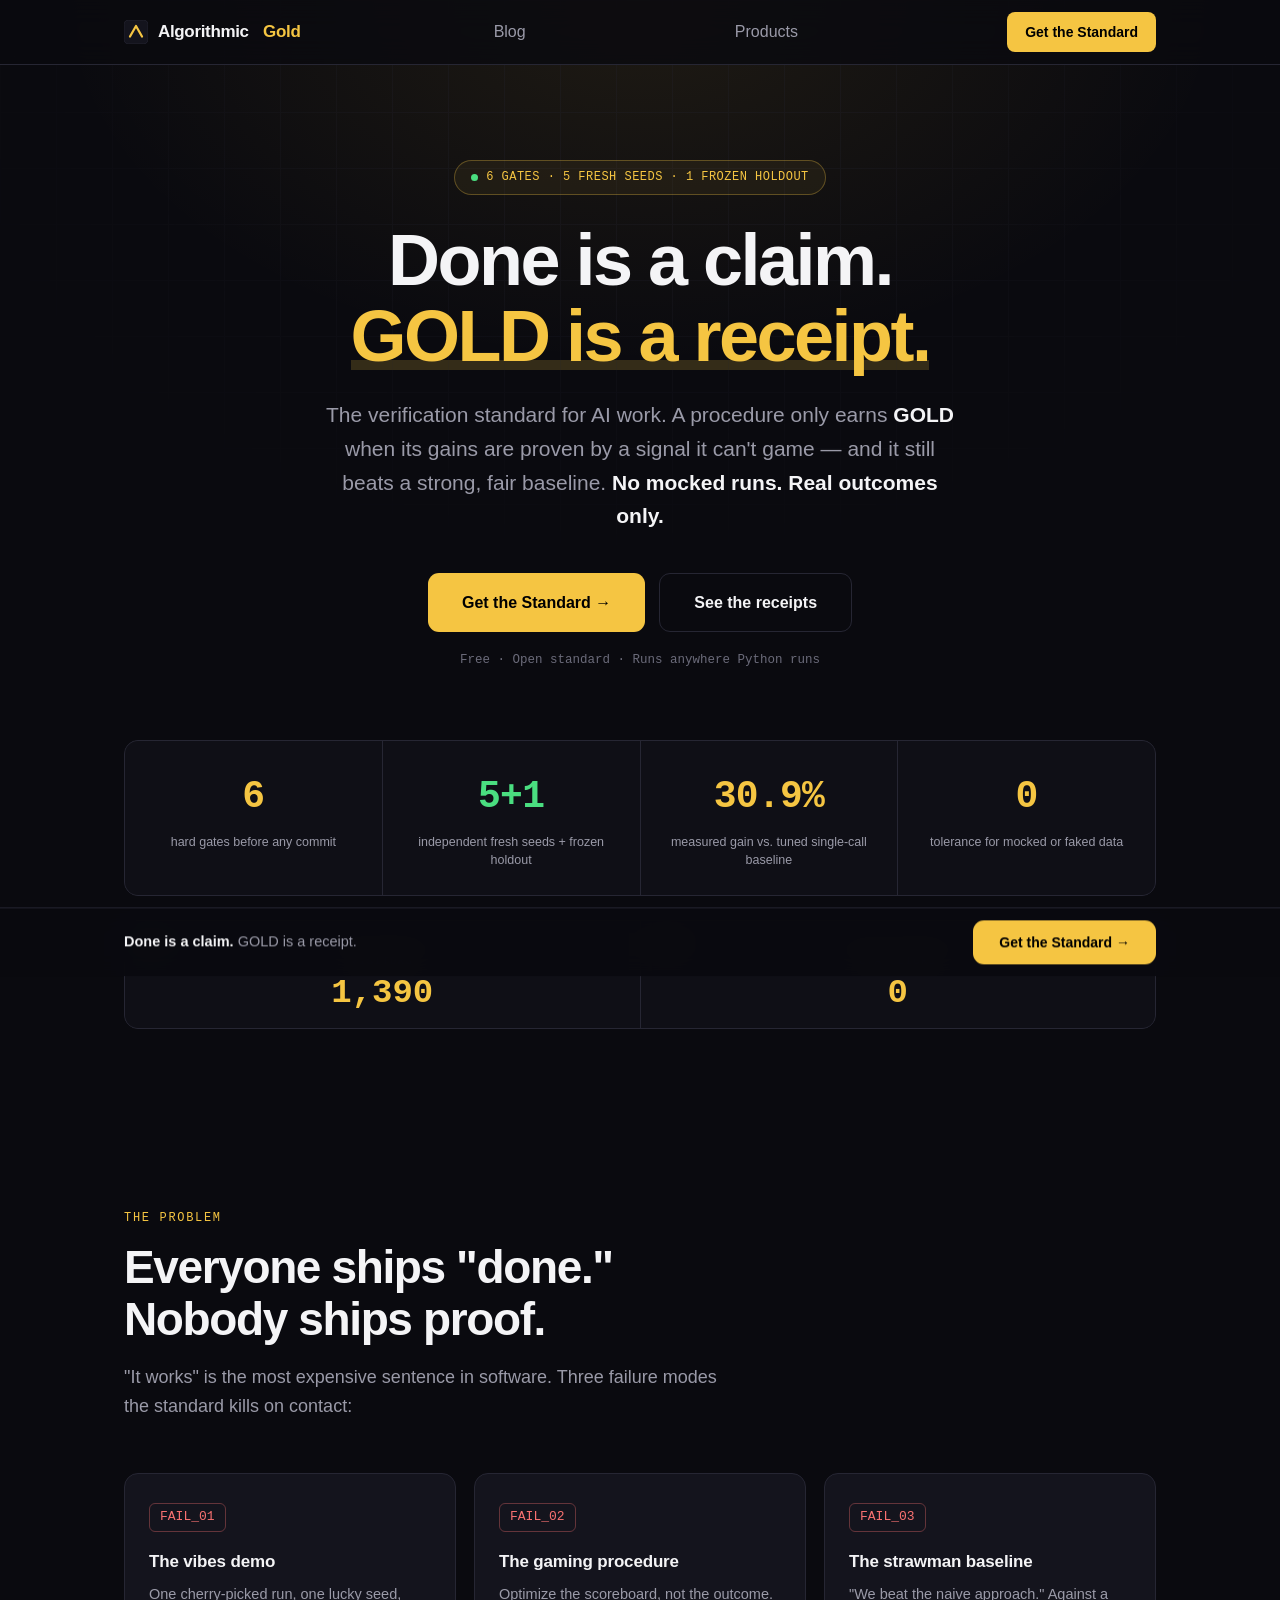
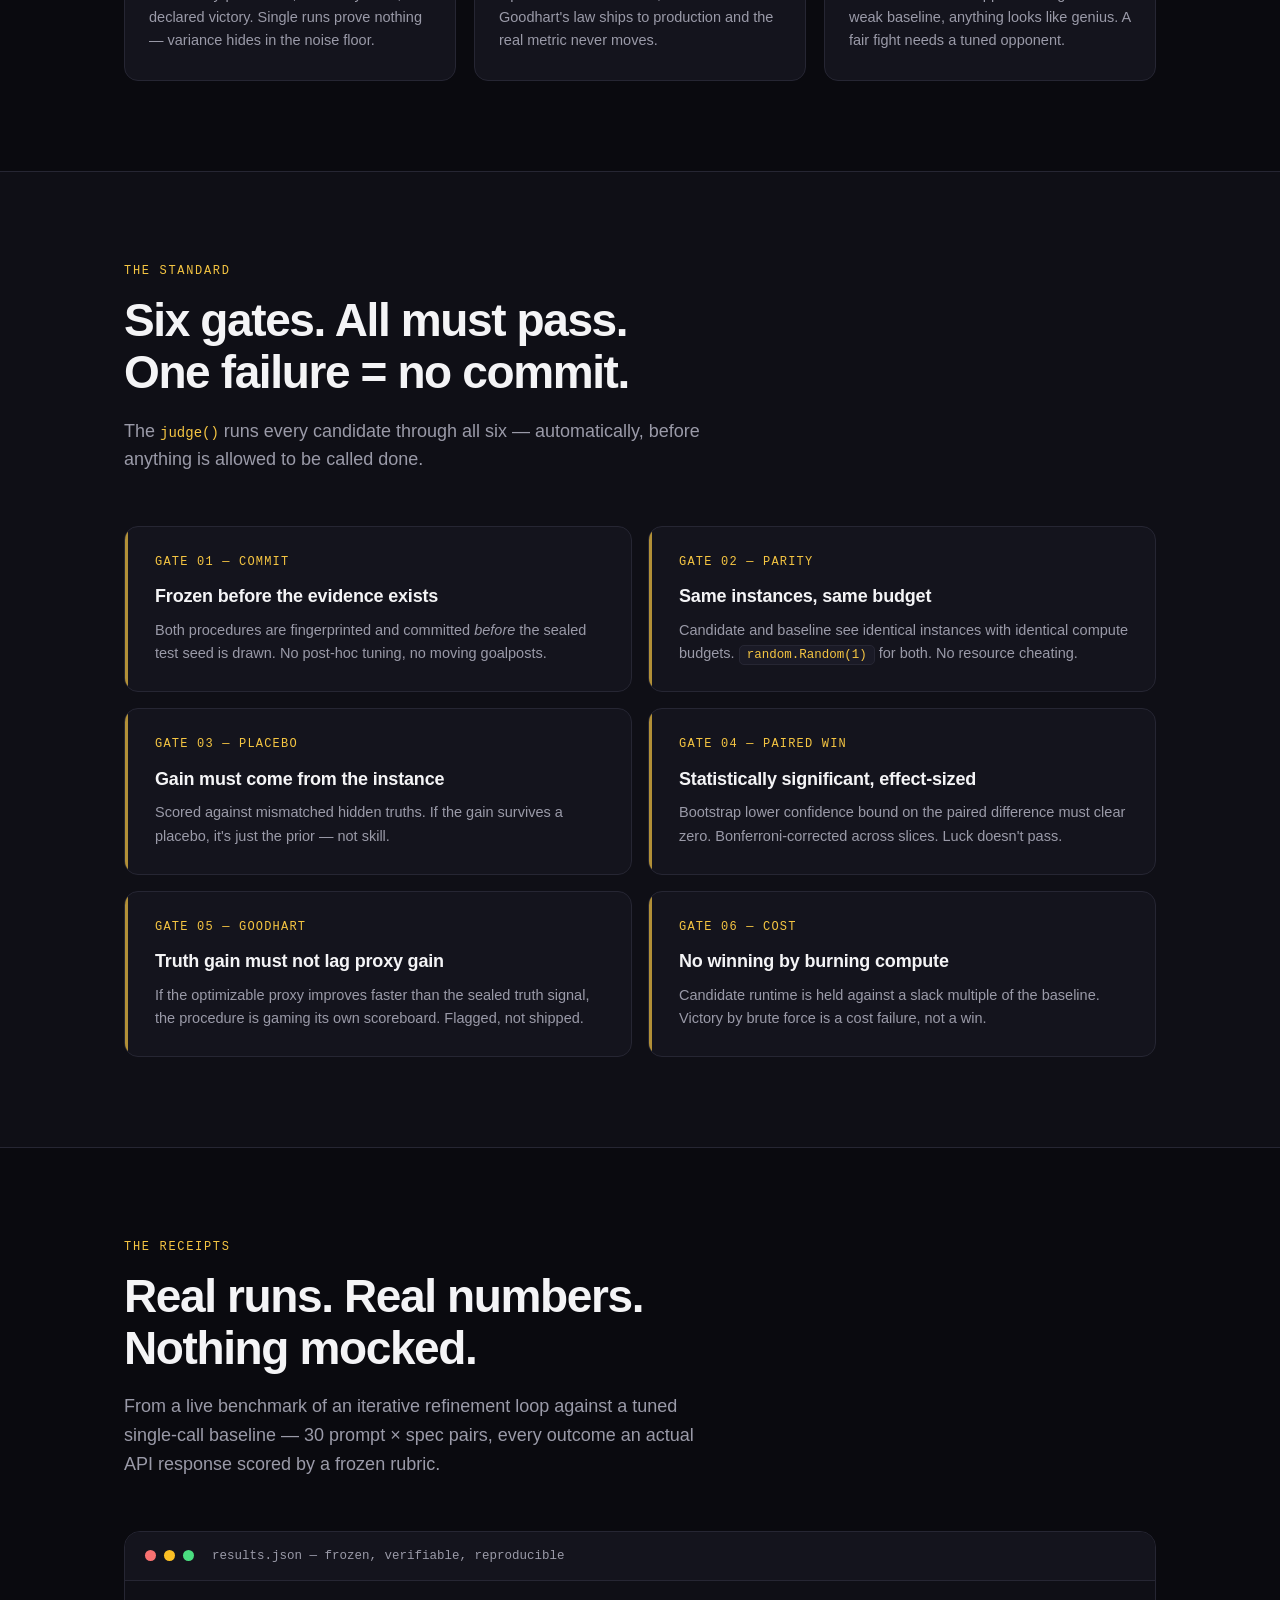
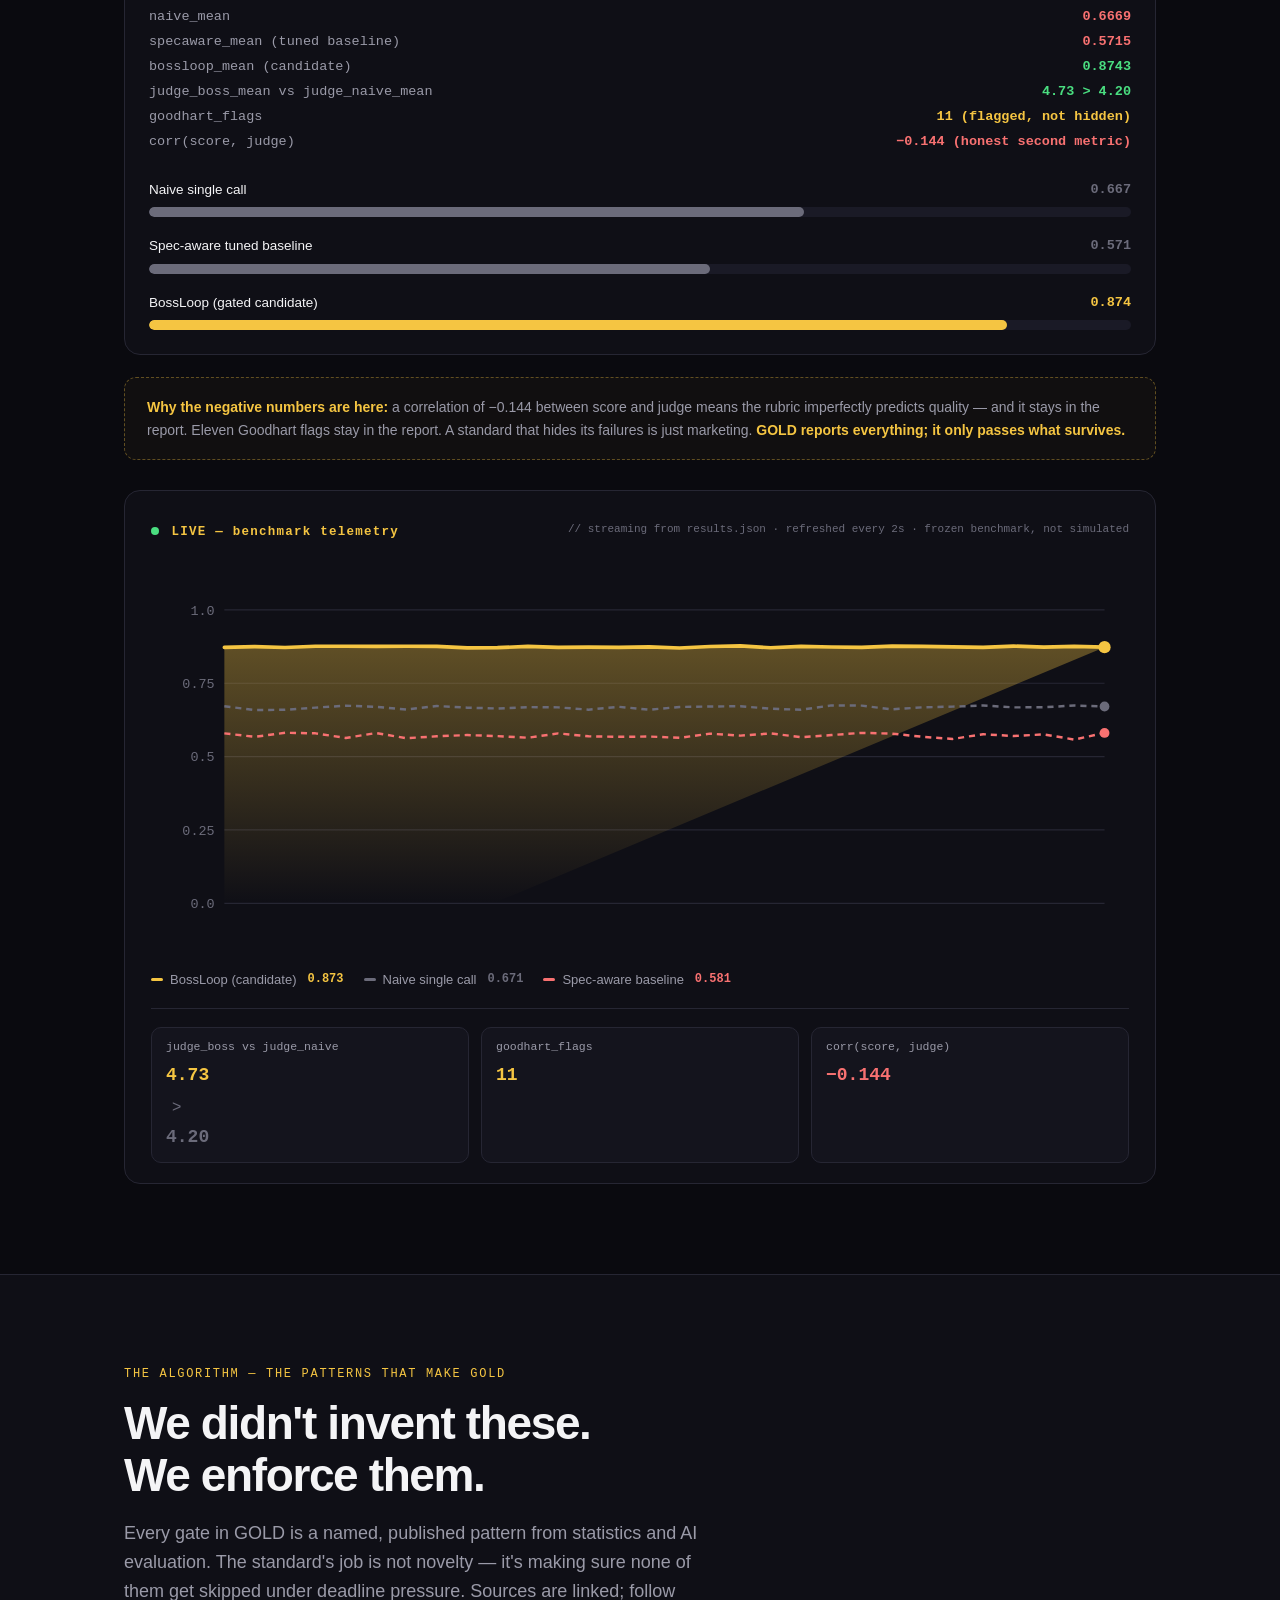
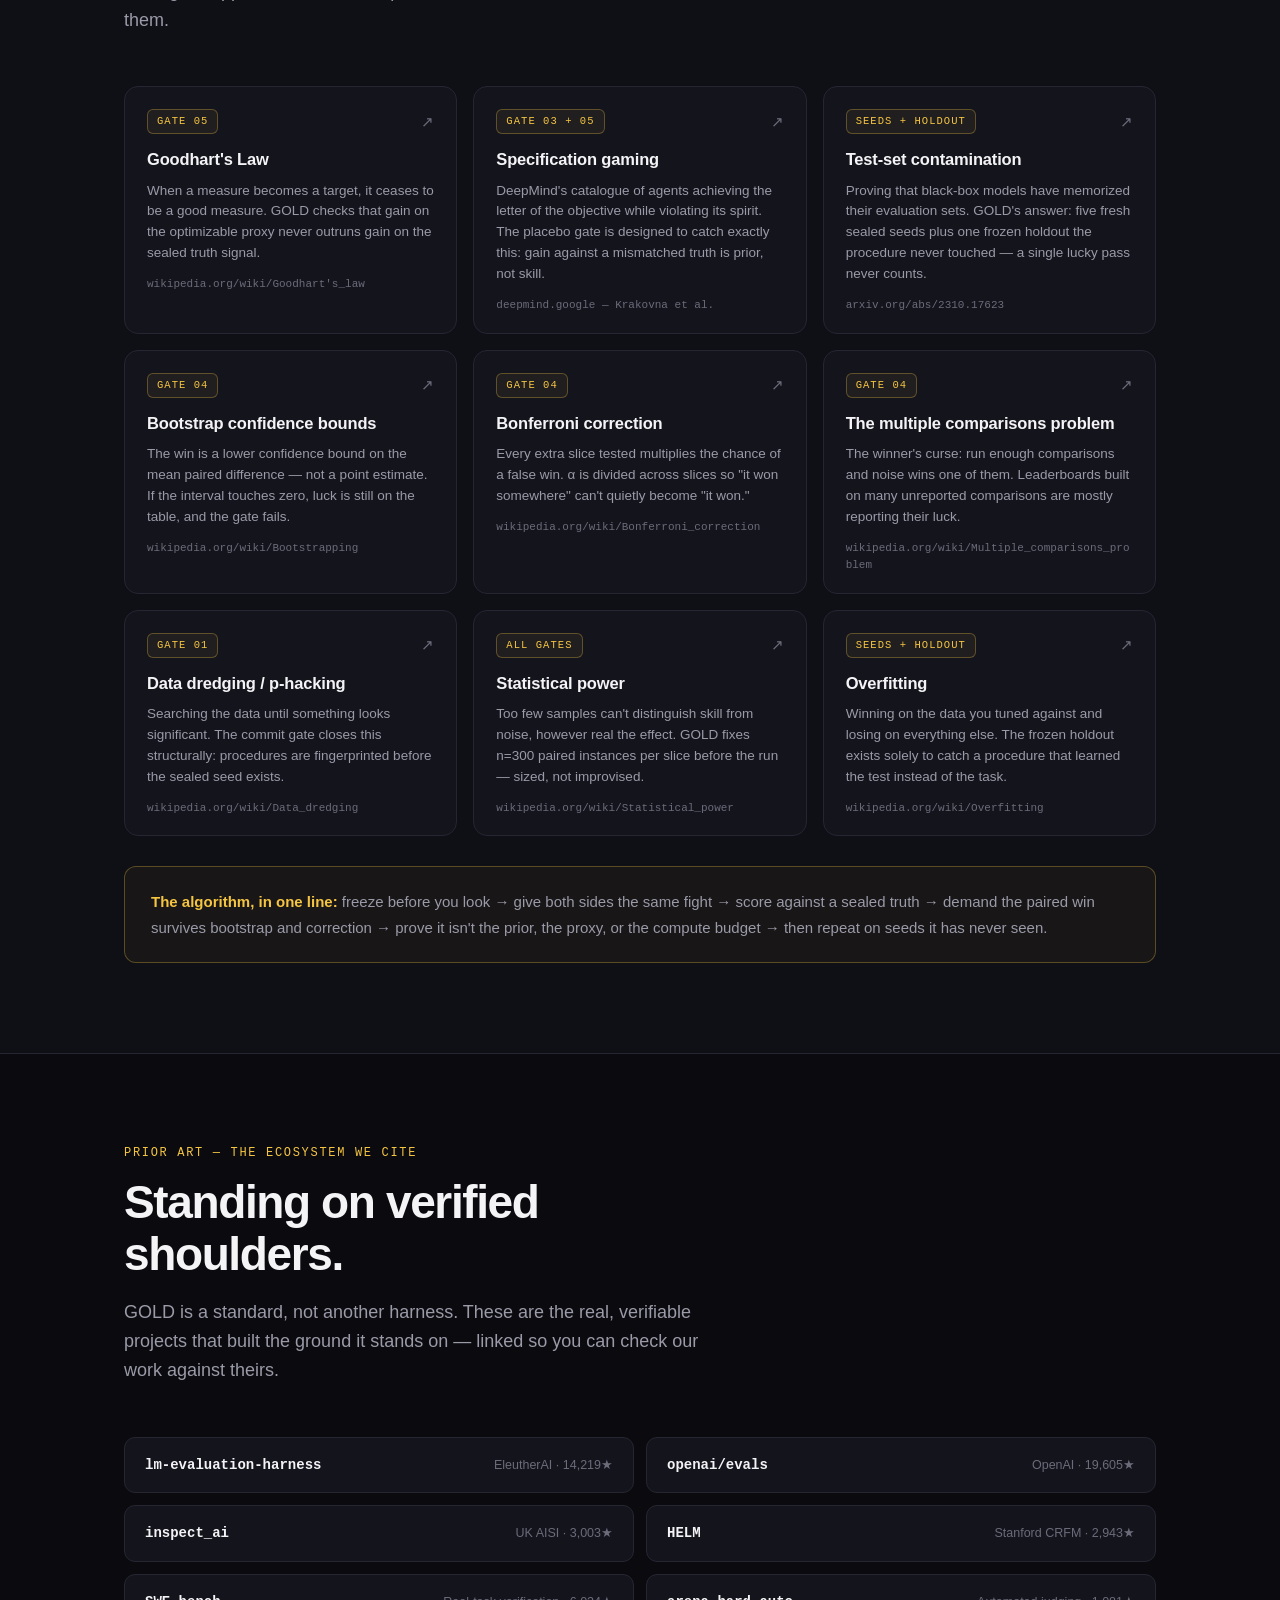
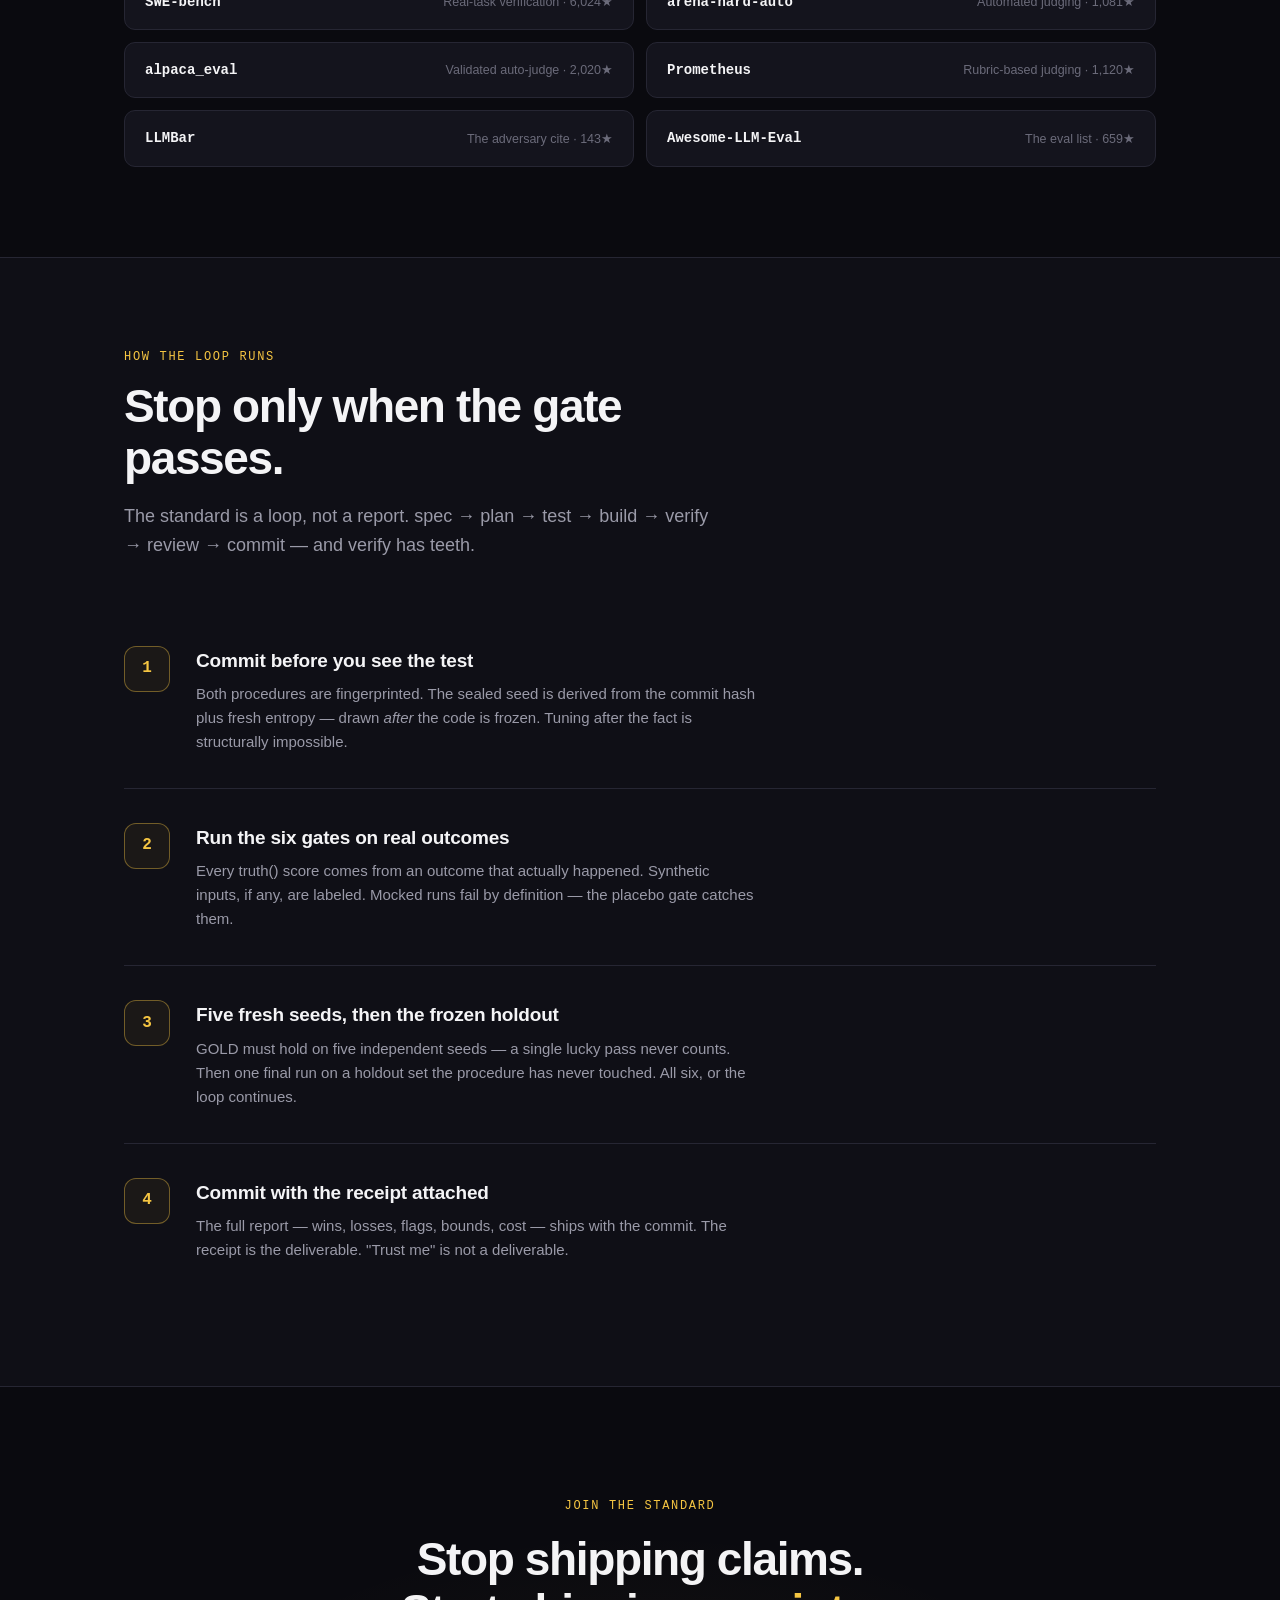
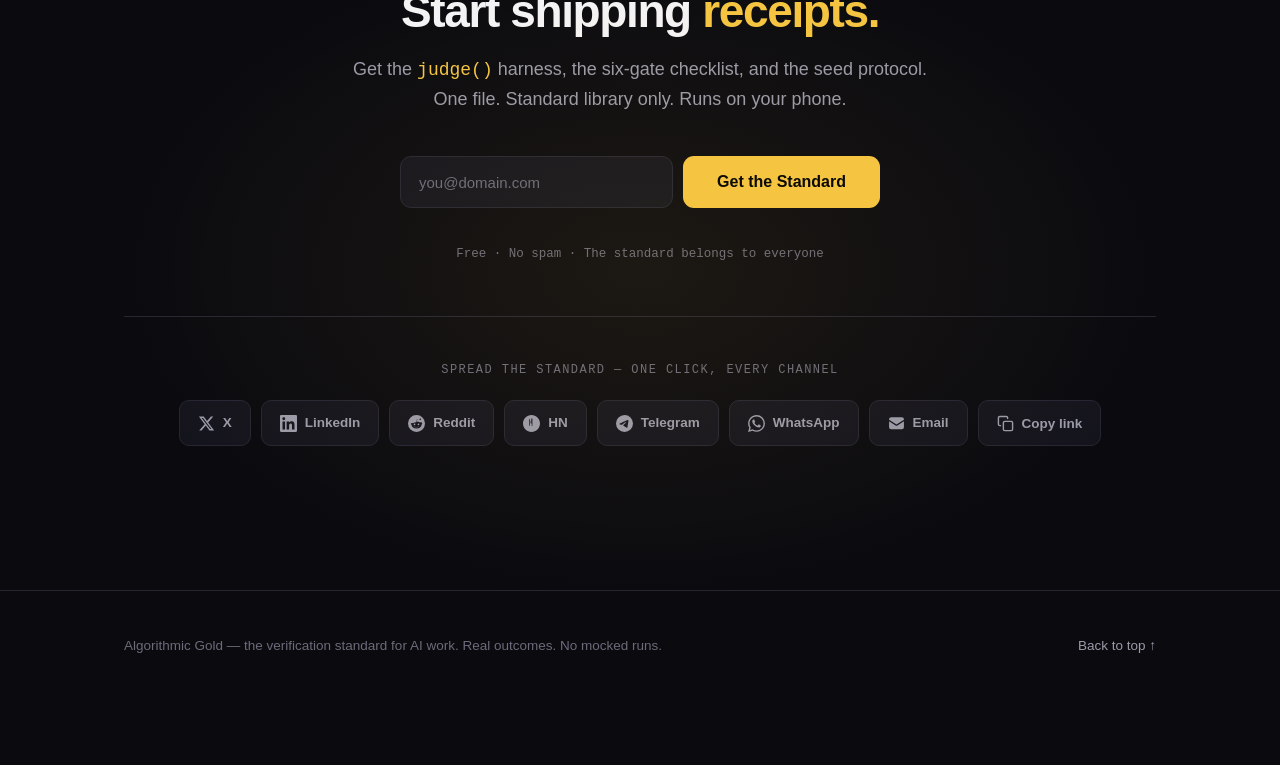
==== index.html @ 23d0eb4e "feat: visitor + CTA click counters and live benchmark telemetry graph (updates every 2s)" ====
<!DOCTYPE html>
<html lang="en">
<head>
<meta charset="UTF-8">
<meta name="viewport" content="width=device-width, initial-scale=1.0">
<title>Algorithmic Gold — Done Is a Claim. GOLD Is a Receipt.</title>
<meta name="description" content="The verification standard for AI work: gains proven by a signal the procedure can't game, against a strong fair baseline. Commit, parity, placebo, paired-corrected win, Goodhart, cost. Real receipts, not vibes.">
<meta property="og:title" content="Algorithmic Gold — Done Is a Claim. GOLD Is a Receipt.">
<meta property="og:description" content="The verification standard for AI work. Six gates. Real outcomes. No mocked runs.">
<meta property="og:type" content="website">
<meta property="og:url" content="https://jdkabattles.github.io/algorithmic-gold/">
<meta property="og:image" content="https://jdkabattles.github.io/algorithmic-gold/og-image.png">
<meta property="og:image:width" content="1200">
<meta property="og:image:height" content="630">
<meta name="twitter:card" content="summary_large_image">
<meta name="twitter:title" content="Algorithmic Gold — Done Is a Claim. GOLD Is a Receipt.">
<meta name="twitter:description" content="The verification standard for AI work. Six gates. Real outcomes. No mocked runs.">
<meta name="twitter:image" content="https://jdkabattles.github.io/algorithmic-gold/og-image.png">
<meta name="keywords" content="algorithmic gold, AI verification, Goodhart, benchmark, proof of concept, verification standard, judge harness, real outcomes">
<meta name="robots" content="index, follow">
<meta name="author" content="jdkabattles">
<link rel="canonical" href="https://jdkabattles.github.io/algorithmic-gold/">
<link rel="icon" href="data:image/svg+xml,%3Csvg xmlns='http://www.w3.org/2000/svg' viewBox='0 0 32 32'%3E%3Crect width='32' height='32' rx='6' fill='%230a0a0f'/%3E%3Cpath d='M8 22l8-14 8 14' stroke='%23f5c542' stroke-width='3' fill='none' stroke-linecap='round' stroke-linejoin='round'/%3E%3C/svg%3E">
<style>
:root{
  --bg:#0a0a0f; --bg2:#0f0f16; --surface:#14141d; --surface2:#1a1a26;
  --ink:#f4f4f6; --muted:#9a9aa8; --dim:#6b6b7a; --border:#262633;
  --gold:#f5c542; --gold-dim:#b8912a; --green:#4ade80; --red:#f87171;
  --mono:ui-monospace,'SF Mono','Cascadia Code','JetBrains Mono',Menlo,Consolas,monospace;
  --sans:-apple-system,BlinkMacSystemFont,'Segoe UI',Inter,Roboto,'Helvetica Neue',Arial,sans-serif;
}
*{margin:0;padding:0;box-sizing:border-box}
html{scroll-behavior:smooth}
body{background:var(--bg);color:var(--ink);font-family:var(--sans);line-height:1.6;-webkit-font-smoothing:antialiased;overflow-x:hidden}
::selection{background:var(--gold);color:#000}
.wrap{max-width:1080px;margin:0 auto;padding:0 24px}
a{color:var(--gold);text-decoration:none}
a:hover{text-decoration:underline}

/* nav */
nav{position:fixed;top:0;left:0;right:0;z-index:100;background:rgba(10,10,15,.82);backdrop-filter:blur(14px);border-bottom:1px solid var(--border)}
nav .wrap{display:flex;align-items:center;justify-content:space-between;height:64px}
.logo{display:flex;align-items:center;gap:10px;font-weight:700;font-size:17px;letter-spacing:-.02em}
.logo svg{flex-shrink:0}
.logo span{color:var(--gold)}
.nav-cta{background:var(--gold);color:#000;font-weight:700;font-size:14px;padding:9px 18px;border-radius:8px;border:none;cursor:pointer;transition:transform .15s,box-shadow .15s}
.nav-cta:hover{transform:translateY(-1px);box-shadow:0 4px 20px rgba(245,197,66,.35);text-decoration:none;color:#000}

/* hero */
header{padding:160px 0 90px;position:relative}
header::before{content:'';position:absolute;inset:0;background:radial-gradient(ellipse 70% 50% at 50% 0%,rgba(245,197,66,.09),transparent 65%);pointer-events:none}
.grid-bg{position:absolute;inset:0;background-image:linear-gradient(var(--border) 1px,transparent 1px),linear-gradient(90deg,var(--border) 1px,transparent 1px);background-size:56px 56px;opacity:.25;mask-image:radial-gradient(ellipse 80% 60% at 50% 10%,#000 20%,transparent 70%);-webkit-mask-image:radial-gradient(ellipse 80% 60% at 50% 10%,#000 20%,transparent 70%);pointer-events:none}
.hero-inner{position:relative;text-align:center}
.badge{display:inline-flex;align-items:center;gap:8px;font-family:var(--mono);font-size:12px;color:var(--gold);border:1px solid rgba(245,197,66,.3);background:rgba(245,197,66,.06);padding:7px 16px;border-radius:100px;margin-bottom:28px;letter-spacing:.04em}
.badge .dot{width:7px;height:7px;border-radius:50%;background:var(--green);animation:pulse 2s infinite}
@keyframes pulse{0%,100%{opacity:1}50%{opacity:.35}}
h1{font-size:clamp(40px,7vw,72px);line-height:1.05;letter-spacing:-.035em;font-weight:800;margin-bottom:24px;max-width:840px;margin-left:auto;margin-right:auto}
h1 .g{color:var(--gold);position:relative;white-space:nowrap}
h1 .g::after{content:'';position:absolute;left:0;right:0;bottom:6px;height:10px;background:rgba(245,197,66,.18);z-index:-1}
.sub{font-size:clamp(17px,2.4vw,21px);color:var(--muted);max-width:640px;margin:0 auto 40px}
.sub b{color:var(--ink);font-weight:600}
.cta-row{display:flex;gap:14px;justify-content:center;flex-wrap:wrap;margin-bottom:18px}
.btn{display:inline-flex;align-items:center;justify-content:center;gap:9px;font-weight:700;font-size:16px;padding:16px 34px;border-radius:11px;border:none;cursor:pointer;transition:transform .15s,box-shadow .15s;min-height:52px}
.btn-primary{background:var(--gold);color:#000;box-shadow:0 0 0 0 rgba(245,197,66,.45);animation:glow 2.4s infinite}
@keyframes glow{0%{box-shadow:0 0 0 0 rgba(245,197,66,.4)}70%{box-shadow:0 0 0 16px rgba(245,197,66,0)}100%{box-shadow:0 0 0 0 rgba(245,197,66,0)}}
.btn-primary:hover{transform:translateY(-2px) scale(1.02);text-decoration:none;color:#000}
.btn-ghost{background:transparent;color:var(--ink);border:1px solid var(--border)}
.btn-ghost:hover{border-color:var(--muted);background:var(--surface);text-decoration:none;color:var(--ink)}
.microcopy{font-family:var(--mono);font-size:12.5px;color:var(--dim)}

/* stat strip */
.stats{display:grid;grid-template-columns:repeat(4,1fr);gap:1px;background:var(--border);border:1px solid var(--border);border-radius:14px;overflow:hidden;margin-top:70px}
.stat{background:var(--bg2);padding:26px 20px;text-align:center}
.stat .num{font-family:var(--mono);font-size:clamp(26px,3.6vw,38px);font-weight:700;color:var(--gold);letter-spacing:-.02em}
.stat .num.green{color:var(--green)}
.stat .lbl{font-size:12.5px;color:var(--muted);margin-top:6px;line-height:1.4}

/* sections */
section{padding:90px 0}
.tag{font-family:var(--mono);font-size:12px;color:var(--gold);letter-spacing:.14em;text-transform:uppercase;margin-bottom:14px}
h2{font-size:clamp(30px,4.6vw,46px);line-height:1.12;letter-spacing:-.03em;font-weight:800;max-width:640px;margin-bottom:18px}
.lede{color:var(--muted);font-size:18px;max-width:600px;margin-bottom:52px}

/* problem cards */
.problems{display:grid;grid-template-columns:repeat(3,1fr);gap:18px}
.pcard{background:var(--surface);border:1px solid var(--border);border-radius:14px;padding:28px 24px;transition:border-color .2s,transform .2s}
.pcard:hover{border-color:rgba(248,113,113,.4);transform:translateY(-3px)}
.pcard .icon{font-family:var(--mono);color:var(--red);font-size:13px;border:1px solid rgba(248,113,113,.35);display:inline-block;padding:3px 10px;border-radius:6px;margin-bottom:16px}
.pcard h3{font-size:17px;margin-bottom:8px;letter-spacing:-.01em}
.pcard p{color:var(--muted);font-size:14.5px}

/* gates */
.gates{display:grid;grid-template-columns:repeat(2,1fr);gap:16px}
.gate{background:var(--surface);border:1px solid var(--border);border-radius:14px;padding:26px 26px 26px 30px;position:relative;overflow:hidden}
.gate::before{content:'';position:absolute;left:0;top:0;bottom:0;width:3px;background:var(--gold);opacity:.7}
.gate .no{font-family:var(--mono);font-size:12px;color:var(--gold);letter-spacing:.1em;margin-bottom:10px}
.gate h3{font-size:18px;margin-bottom:8px;letter-spacing:-.01em}
.gate p{color:var(--muted);font-size:14.5px}
.gate code{font-family:var(--mono);font-size:12.5px;background:var(--surface2);padding:2px 7px;border-radius:5px;color:var(--gold);border:1px solid var(--border)}

/* proof */
.proof-box{background:var(--bg2);border:1px solid var(--border);border-radius:16px;overflow:hidden}
.proof-head{display:flex;align-items:center;gap:8px;padding:14px 20px;border-bottom:1px solid var(--border);background:var(--surface)}
.proof-head .r{width:11px;height:11px;border-radius:50%}
.proof-head .r1{background:#f87171}.proof-head .r2{background:#fbbf24}.proof-head .r3{background:#4ade80}
.proof-head .title{font-family:var(--mono);font-size:12.5px;color:var(--muted);margin-left:10px}
.term{padding:24px;font-family:var(--mono);font-size:13.5px;line-height:1.85;overflow-x:auto}
.term .ln{display:flex;justify-content:space-between;gap:24px;white-space:nowrap}
.term .ln span:first-child{color:var(--muted)}
.term .val{font-weight:700}
.term .g{color:var(--green)}
.term .y{color:var(--gold)}
.term .r{color:var(--red)}
.bars{padding:0 24px 24px}
.bar-row{margin-bottom:18px}
.bar-row:last-child{margin-bottom:0}
.bar-row .meta{display:flex;justify-content:space-between;font-size:13.5px;margin-bottom:7px}
.bar-row .meta b{font-family:var(--mono)}
.bar-track{height:10px;background:var(--surface2);border-radius:100px;overflow:hidden}
.bar-fill{height:100%;border-radius:100px;width:0;transition:width 1.2s cubic-bezier(.22,1,.36,1)}
.bar-fill.b1{background:var(--dim)}
.bar-fill.b2{background:var(--gold)}
.honesty{margin-top:22px;padding:18px 22px;border:1px dashed rgba(245,197,66,.35);border-radius:12px;color:var(--muted);font-size:14px;background:rgba(245,197,66,.03)}
.honesty b{color:var(--gold)}

/* steps */
.steps{counter-reset:step}
.step{display:flex;gap:26px;padding:34px 0;border-bottom:1px solid var(--border);align-items:flex-start}
.step:last-child{border-bottom:none}
.step .n{counter-increment:step;flex-shrink:0;width:46px;height:46px;border-radius:12px;border:1px solid rgba(245,197,66,.4);color:var(--gold);font-family:var(--mono);font-weight:700;display:flex;align-items:center;justify-content:center;font-size:16px;background:rgba(245,197,66,.05)}
.step h3{font-size:19px;margin-bottom:6px;letter-spacing:-.01em}
.step p{color:var(--muted);font-size:15px;max-width:560px}

/* cta */
.final{text-align:center;padding:110px 0;position:relative}
.final::before{content:'';position:absolute;inset:0;background:radial-gradient(ellipse 60% 60% at 50% 60%,rgba(245,197,66,.08),transparent 70%);pointer-events:none}
.final h2{margin:0 auto 18px}
.final .lede{margin:0 auto 42px}
form{display:flex;gap:10px;justify-content:center;max-width:480px;margin:0 auto 14px;flex-wrap:wrap}
input[type=email]{flex:1;min-width:240px;background:var(--surface);border:1px solid var(--border);border-radius:11px;padding:15px 18px;color:var(--ink);font-size:15px;font-family:var(--sans);transition:border-color .2s;min-height:52px}
input[type=email]:focus{outline:none;border-color:var(--gold)}
input[type=email]::placeholder{color:var(--dim)}
.form-msg{font-family:var(--mono);font-size:13px;min-height:22px;margin-top:8px}
.form-msg.ok{color:var(--green)}
.form-msg.err{color:var(--red)}

/* share block */
.share-block{margin-top:52px;padding-top:44px;border-top:1px solid var(--border)}
.share-title{font-family:var(--mono);font-size:12px;letter-spacing:.12em;text-transform:uppercase;color:var(--dim);margin-bottom:20px}
.share-row{display:flex;gap:10px;justify-content:center;flex-wrap:wrap}
.sh{display:inline-flex;align-items:center;gap:8px;background:var(--surface);border:1px solid var(--border);color:var(--muted);font-size:13.5px;font-weight:600;padding:11px 18px;border-radius:10px;cursor:pointer;transition:all .18s;min-height:46px;font-family:var(--sans)}
.sh:hover{border-color:var(--gold);color:var(--gold);background:rgba(245,197,66,.06);transform:translateY(-2px);text-decoration:none}
.sh svg{flex-shrink:0}
.sh-copy{font-family:var(--sans)}
.share-msg{font-family:var(--mono);font-size:13px;min-height:20px;margin-top:14px;color:var(--dim)}
.share-msg.ok{color:var(--green)}
@media(max-width:560px){.sh span{display:none}.sh{padding:12px}}

/* patterns */
.patterns{display:grid;grid-template-columns:repeat(3,1fr);gap:16px}
.pat{display:block;background:var(--surface);border:1px solid var(--border);border-radius:14px;padding:22px 22px 18px;color:var(--ink);text-decoration:none;transition:border-color .2s,transform .2s}
.pat:hover{border-color:var(--gold);transform:translateY(-3px);text-decoration:none}
.pat-head{display:flex;justify-content:space-between;align-items:center;margin-bottom:12px}
.pat-gate{font-family:var(--mono);font-size:10.5px;letter-spacing:.1em;color:var(--gold);border:1px solid rgba(245,197,66,.3);background:rgba(245,197,66,.06);padding:3px 9px;border-radius:6px}
.pat-arrow{color:var(--dim);font-size:15px}
.pat:hover .pat-arrow{color:var(--gold)}
.pat h3{font-size:16.5px;margin-bottom:8px;letter-spacing:-.01em}
.pat p{color:var(--muted);font-size:13.5px;line-height:1.55}
.pat-src{display:block;font-family:var(--mono);font-size:11px;color:var(--dim);margin-top:12px;word-break:break-all}
.pattern-foot{margin-top:30px;padding:22px 26px;border:1px solid rgba(245,197,66,.3);border-radius:12px;background:rgba(245,197,66,.04);font-size:15px;color:var(--muted);line-height:1.7}
.pattern-foot b{color:var(--gold)}

/* counters */
.counters{display:flex;gap:1px;margin-top:24px;border:1px solid var(--border);border-radius:14px;overflow:hidden;background:var(--border)}
.ctr{flex:1;background:var(--bg2);padding:18px 22px;display:flex;flex-direction:column;gap:6px}
.ctr-dot{width:8px;height:8px;border-radius:50%;display:inline-block;margin-right:8px}
.ctr-dot.live{background:var(--green);animation:pulse 2s infinite}
.ctr-dot.click{background:var(--gold)}
.ctr-label{font-family:var(--mono);font-size:10.5px;letter-spacing:.14em;color:var(--dim)}
.ctr-val{font-family:var(--mono);font-size:clamp(24px,3.2vw,34px);font-weight:700;color:var(--gold);line-height:1}
.ctr-val.click{color:var(--green)}
/* livegraph */
.livegraph{background:var(--bg2);border:1px solid var(--border);border-radius:16px;padding:26px 26px 20px;margin-top:30px}
.lg-head{display:flex;justify-content:space-between;align-items:center;gap:16px;flex-wrap:wrap;margin-bottom:18px}
.lg-title{font-family:var(--mono);font-size:12.5px;letter-spacing:.1em;color:var(--gold);font-weight:700}
.lg-note{font-family:var(--mono);font-size:11px;color:var(--dim)}
.lg-note:before{content:'// '}
/* prior art */
.prior{display:grid;grid-template-columns:repeat(2,1fr);gap:12px}
.pa{display:flex;justify-content:space-between;align-items:center;gap:14px;background:var(--surface);border:1px solid var(--border);border-radius:11px;padding:16px 20px;color:var(--ink);text-decoration:none;transition:border-color .2s,transform .2s}
.pa:hover{border-color:var(--gold);transform:translateX(3px);text-decoration:none}
.pa b{font-family:var(--mono);font-size:14px;font-weight:600}
.pa span{font-size:12.5px;color:var(--dim);white-space:nowrap}
@media(max-width:860px){.patterns{grid-template-columns:1fr}.prior{grid-template-columns:1fr}}

/* sticky bar */
.sticky{position:fixed;bottom:0;left:0;right:0;z-index:99;background:rgba(10,10,15,.94);backdrop-filter:blur(12px);border-top:1px solid var(--border);padding:12px 0;transform:translateY(110%);transition:transform .35s cubic-bezier(.22,1,.36,1)}
.sticky.show{transform:translateY(0)}
.sticky .wrap{display:flex;align-items:center;justify-content:space-between;gap:16px}
.sticky p{font-size:14.5px;color:var(--muted)}
.sticky p b{color:var(--ink)}
.sticky .btn{padding:11px 26px;font-size:14px;min-height:44px;animation:none}

footer{padding:44px 0 110px;border-top:1px solid var(--border);color:var(--dim);font-size:13.5px}
footer .wrap{display:flex;justify-content:space-between;gap:20px;flex-wrap:wrap}
footer a{color:var(--muted)}

/* reveal */
.rv{opacity:0;transform:translateY(26px);transition:opacity .7s ease,transform .7s cubic-bezier(.22,1,.36,1)}
.rv.in{opacity:1;transform:none}
@media(prefers-reduced-motion:reduce){
  .rv{opacity:1;transform:none;transition:none}
  .btn-primary,.badge .dot{animation:none}
  html{scroll-behavior:auto}
}
@media(max-width:860px){
  .problems,.gates{grid-template-columns:1fr}
  .stats{grid-template-columns:repeat(2,1fr)}
  .step{flex-direction:row;gap:18px}
}

.lg-legend{display:flex;gap:20px;flex-wrap:wrap;font-size:13px;color:var(--muted);margin-top:10px}
.lg-legend span{display:inline-flex;align-items:center;gap:7px}
.lg-legend i{display:inline-block;width:12px;height:3px;border-radius:2px}
.lg-legend b{font-family:var(--mono);font-size:12px;margin-left:4px}
.lg-stats{display:grid;grid-template-columns:repeat(3,1fr);gap:12px;margin-top:18px;padding-top:18px;border-top:1px solid var(--border)}
.lgs{display:flex;flex-direction:column;gap:4px;padding:10px 14px;background:var(--surface);border:1px solid var(--border);border-radius:10px}
.lgs span{font-size:11.5px;color:var(--muted);font-family:var(--mono)}
.lgs b{font-family:var(--mono);font-size:18px}
.lgs em{font-style:normal;color:var(--dim);margin:0 6px}
@media(max-width:760px){.lg-stats{grid-template-columns:1fr}}
</style>
</head>
<body>

<nav>
  <div class="wrap">
    <a class="logo" href="#top" style="color:var(--ink);text-decoration:none">
      <svg width="24" height="24" viewBox="0 0 32 32"><rect width="32" height="32" rx="6" fill="#14141d" stroke="#262633"/><path d="M8 22l8-14 8 14" stroke="#f5c542" stroke-width="3" fill="none" stroke-linecap="round" stroke-linejoin="round"/></svg>
      Algorithmic&nbsp;<span>Gold</span>
    </a>
    <a href="./blog/" style="color:var(--muted);margin-right:16px">Blog</a>
    <a href="./products/" style="color:var(--muted);margin-right:16px">Products</a>
    <a href="#get" class="nav-cta">Get the Standard</a>
  </div>
</nav>

<header id="top">
  <div class="grid-bg"></div>
  <div class="wrap hero-inner">
    <div class="badge"><span class="dot"></span>6 GATES · 5 FRESH SEEDS · 1 FROZEN HOLDOUT</div>
    <h1>Done is a claim.<br><span class="g">GOLD is a receipt.</span></h1>
    <p class="sub">The verification standard for AI work. A procedure only earns <b>GOLD</b> when its gains are proven by a signal it can't game — and it still beats a strong, fair baseline. <b>No mocked runs. Real outcomes only.</b></p>
    <div class="cta-row">
      <a href="#get" class="btn btn-primary">Get the Standard →</a>
      <a href="#proof" class="btn btn-ghost">See the receipts</a>
    </div>
    <p class="microcopy">Free · Open standard · Runs anywhere Python runs</p>

    <div class="stats rv">
      <div class="stat"><div class="num" data-count="6">0</div><div class="lbl">hard gates before any commit</div></div>
      <div class="stat"><div class="num green" data-count="5" data-suffix="+1">0</div><div class="lbl">independent fresh seeds + frozen holdout</div></div>
      <div class="stat"><div class="num" data-count="30.9" data-decimals="1" data-suffix="%">0</div><div class="lbl">measured gain vs. tuned single-call baseline</div></div>
      <div class="stat"><div class="num" data-count="0">0</div><div class="lbl">tolerance for mocked or faked data</div></div>
    </div>

    <div class="counters rv">
      <div class="ctr">
        <span class="ctr-dot live"></span>
        <span class="ctr-label">VISITORS</span>
        <span class="ctr-val" id="visitor-count">0</span>
      </div>
      <div class="ctr">
        <span class="ctr-dot click"></span>
        <span class="ctr-label">CTA CLICKS</span>
        <span class="ctr-val" id="click-count">0</span>
      </div>
    </div>
  </div>
</header>

<section>
  <div class="wrap">
    <div class="tag rv">The problem</div>
    <h2 class="rv">Everyone ships "done."<br>Nobody ships proof.</h2>
    <p class="lede rv">"It works" is the most expensive sentence in software. Three failure modes the standard kills on contact:</p>
    <div class="problems">
      <div class="pcard rv"><span class="icon">FAIL_01</span><h3>The vibes demo</h3><p>One cherry-picked run, one lucky seed, declared victory. Single runs prove nothing — variance hides in the noise floor.</p></div>
      <div class="pcard rv"><span class="icon">FAIL_02</span><h3>The gaming procedure</h3><p>Optimize the scoreboard, not the outcome. Goodhart's law ships to production and the real metric never moves.</p></div>
      <div class="pcard rv"><span class="icon">FAIL_03</span><h3>The strawman baseline</h3><p>"We beat the naive approach." Against a weak baseline, anything looks like genius. A fair fight needs a tuned opponent.</p></div>
    </div>
  </div>
</section>

<section style="background:var(--bg2);border-top:1px solid var(--border);border-bottom:1px solid var(--border)">
  <div class="wrap">
    <div class="tag rv">The standard</div>
    <h2 class="rv">Six gates. All must pass.<br>One failure = no commit.</h2>
    <p class="lede rv">The <code style="font-family:var(--mono);font-size:14px;color:var(--gold)">judge()</code> runs every candidate through all six — automatically, before anything is allowed to be called done.</p>
    <div class="gates">
      <div class="gate rv"><div class="no">GATE 01 — COMMIT</div><h3>Frozen before the evidence exists</h3><p>Both procedures are fingerprinted and committed <em>before</em> the sealed test seed is drawn. No post-hoc tuning, no moving goalposts.</p></div>
      <div class="gate rv"><div class="no">GATE 02 — PARITY</div><h3>Same instances, same budget</h3><p>Candidate and baseline see identical instances with identical compute budgets. <code>random.Random(1)</code> for both. No resource cheating.</p></div>
      <div class="gate rv"><div class="no">GATE 03 — PLACEBO</div><h3>Gain must come from the instance</h3><p>Scored against mismatched hidden truths. If the gain survives a placebo, it's just the prior — not skill.</p></div>
      <div class="gate rv"><div class="no">GATE 04 — PAIRED WIN</div><h3>Statistically significant, effect-sized</h3><p>Bootstrap lower confidence bound on the paired difference must clear zero. Bonferroni-corrected across slices. Luck doesn't pass.</p></div>
      <div class="gate rv"><div class="no">GATE 05 — GOODHART</div><h3>Truth gain must not lag proxy gain</h3><p>If the optimizable proxy improves faster than the sealed truth signal, the procedure is gaming its own scoreboard. Flagged, not shipped.</p></div>
      <div class="gate rv"><div class="no">GATE 06 — COST</div><h3>No winning by burning compute</h3><p>Candidate runtime is held against a slack multiple of the baseline. Victory by brute force is a cost failure, not a win.</p></div>
    </div>
  </div>
</section>

<section id="proof">
  <div class="wrap">
    <div class="tag rv">The receipts</div>
    <h2 class="rv">Real runs. Real numbers.<br>Nothing mocked.</h2>
    <p class="lede rv">From a live benchmark of an iterative refinement loop against a tuned single-call baseline — 30 prompt × spec pairs, every outcome an actual API response scored by a frozen rubric.</p>

    <div class="proof-box rv">
      <div class="proof-head"><span class="r r1"></span><span class="r r2"></span><span class="r r3"></span><span class="title">results.json — frozen, verifiable, reproducible</span></div>
      <div class="term">
        <div class="ln"><span>naive_mean</span><span class="val r">0.6669</span></div>
        <div class="ln"><span>specaware_mean (tuned baseline)</span><span class="val r">0.5715</span></div>
        <div class="ln"><span>bossloop_mean (candidate)</span><span class="val g">0.8743</span></div>
        <div class="ln"><span>judge_boss_mean vs judge_naive_mean</span><span class="val g">4.73 &gt; 4.20</span></div>
        <div class="ln"><span>goodhart_flags</span><span class="val y">11 (flagged, not hidden)</span></div>
        <div class="ln"><span>corr(score, judge)</span><span class="val r">−0.144 (honest second metric)</span></div>
      </div>
      <div class="bars">
        <div class="bar-row">
          <div class="meta"><span>Naive single call</span><b style="color:var(--dim)">0.667</b></div>
          <div class="bar-track"><div class="bar-fill b1" data-w="66.7%"></div></div>
        </div>
        <div class="bar-row">
          <div class="meta"><span>Spec-aware tuned baseline</span><b style="color:var(--dim)">0.571</b></div>
          <div class="bar-track"><div class="bar-fill b1" data-w="57.1%"></div></div>
        </div>
        <div class="bar-row">
          <div class="meta"><span>BossLoop (gated candidate)</span><b style="color:var(--gold)">0.874</b></div>
          <div class="bar-track"><div class="bar-fill b2" data-w="87.4%"></div></div>
        </div>
      </div>
    </div>

    <div class="honesty rv">
      <b>Why the negative numbers are here:</b> a correlation of −0.144 between score and judge means the rubric imperfectly predicts quality — and it stays in the report. Eleven Goodhart flags stay in the report. A standard that hides its failures is just marketing. <b>GOLD reports everything; it only passes what survives.</b>
    </div>

    <div class="livegraph rv">
      <div class="lg-head">
        <div>
          <span class="ctr-dot live"></span>
          <span class="lg-title">LIVE — benchmark telemetry</span>
        </div>
        <span class="lg-note">streaming from results.json · refreshed every 2s · frozen benchmark, not simulated</span>
      </div>
      <svg id="graph" viewBox="0 0 800 320" preserveAspectRatio="xMidYMid meet" role="img" aria-label="Live benchmark scores: naive, spec-aware, BossLoop">
        <defs>
          <linearGradient id="lg-grad" x1="0" y1="0" x2="0" y2="1">
            <stop offset="0%" stop-color="#f5c542" stop-opacity="0.35"/>
            <stop offset="100%" stop-color="#f5c542" stop-opacity="0"/>
          </linearGradient>
        </defs>
        <!-- gridlines -->
        <g stroke="#262633" stroke-width="1">
          <line x1="60" y1="40" x2="780" y2="40"/>
          <line x1="60" y1="100" x2="780" y2="100"/>
          <line x1="60" y1="160" x2="780" y2="160"/>
          <line x1="60" y1="220" x2="780" y2="220"/>
          <line x1="60" y1="280" x2="780" y2="280"/>
        </g>
        <g fill="#6b6b7a" font-size="11" font-family="ui-monospace,monospace" text-anchor="end">
          <text x="52" y="44">1.0</text>
          <text x="52" y="104">0.75</text>
          <text x="52" y="164">0.5</text>
          <text x="52" y="224">0.25</text>
          <text x="52" y="284">0.0</text>
        </g>
        <!-- BossLoop fill area -->
        <path id="area" fill="url(#lg-grad)"></path>
        <!-- series lines -->
        <path id="line-boss" fill="none" stroke="#f5c542" stroke-width="3" stroke-linejoin="round" stroke-linecap="round"></path>
        <path id="line-naive" fill="none" stroke="#6b6b7a" stroke-width="2" stroke-dasharray="5 4" stroke-linejoin="round"></path>
        <path id="line-spec" fill="none" stroke="#f87171" stroke-width="2" stroke-dasharray="5 4" stroke-linejoin="round"></path>
        <!-- points -->
        <circle id="pt-boss" r="5" fill="#f5c542"></circle>
        <circle id="pt-naive" r="4" fill="#6b6b7a"></circle>
        <circle id="pt-spec" r="4" fill="#f87171"></circle>
        <g fill="#9a9aa8" font-size="11" font-family="ui-monospace,monospace" text-anchor="middle" id="xlabels"></g>
      </svg>
      <div class="lg-legend">
        <span><i style="background:#f5c542"></i>BossLoop (candidate) <b id="lg-boss" style="color:var(--gold)">0.874</b></span>
        <span><i style="background:#6b6b7a"></i>Naive single call <b id="lg-naive" style="color:var(--dim)">0.667</b></span>
        <span><i style="background:#f87171"></i>Spec-aware baseline <b id="lg-spec" style="color:var(--red)">0.571</b></span>
      </div>
      <div class="lg-stats">
        <div class="lgs"><span>judge_boss vs judge_naive</span><b style="color:var(--gold)" id="lg-jb">4.73</b><em>&gt;</em><b id="lg-jn" style="color:var(--dim)">4.20</b></div>
        <div class="lgs"><span>goodhart_flags</span><b style="color:var(--gold)" id="lg-gh">11</b></div>
        <div class="lgs"><span>corr(score, judge)</span><b style="color:var(--red)" id="lg-corr">−0.144</b></div>
      </div>
    </div>
  </div>
</section>

<section id="pattern" style="background:var(--bg2);border-top:1px solid var(--border);border-bottom:1px solid var(--border)">
  <div class="wrap">
    <div class="tag rv">The algorithm — the patterns that make gold</div>
    <h2 class="rv">We didn't invent these.<br>We enforce them.</h2>
    <p class="lede rv">Every gate in GOLD is a named, published pattern from statistics and AI evaluation. The standard's job is not novelty — it's making sure none of them get skipped under deadline pressure. Sources are linked; follow them.</p>

    <div class="patterns">
      <a class="pat rv" href="https://en.wikipedia.org/wiki/Goodhart%27s_law" target="_blank" rel="noopener">
        <div class="pat-head"><span class="pat-gate">GATE 05</span><span class="pat-arrow">↗</span></div>
        <h3>Goodhart's Law</h3>
        <p>When a measure becomes a target, it ceases to be a good measure. GOLD checks that gain on the optimizable proxy never outruns gain on the sealed truth signal.</p>
        <span class="pat-src">wikipedia.org/wiki/Goodhart's_law</span>
      </a>
      <a class="pat rv" href="https://deepmind.google/discover/blog/specification-gaming-the-flip-side-of-ai-ingenuity/" target="_blank" rel="noopener">
        <div class="pat-head"><span class="pat-gate">GATE 03 + 05</span><span class="pat-arrow">↗</span></div>
        <h3>Specification gaming</h3>
        <p>DeepMind's catalogue of agents achieving the letter of the objective while violating its spirit. The placebo gate is designed to catch exactly this: gain against a mismatched truth is prior, not skill.</p>
        <span class="pat-src">deepmind.google — Krakovna et al.</span>
      </a>
      <a class="pat rv" href="https://arxiv.org/abs/2310.17623" target="_blank" rel="noopener">
        <div class="pat-head"><span class="pat-gate">SEEDS + HOLDOUT</span><span class="pat-arrow">↗</span></div>
        <h3>Test-set contamination</h3>
        <p>Proving that black-box models have memorized their evaluation sets. GOLD's answer: five fresh sealed seeds plus one frozen holdout the procedure never touched — a single lucky pass never counts.</p>
        <span class="pat-src">arxiv.org/abs/2310.17623</span>
      </a>
      <a class="pat rv" href="https://en.wikipedia.org/wiki/Bootstrapping_(statistics)" target="_blank" rel="noopener">
        <div class="pat-head"><span class="pat-gate">GATE 04</span><span class="pat-arrow">↗</span></div>
        <h3>Bootstrap confidence bounds</h3>
        <p>The win is a lower confidence bound on the mean paired difference — not a point estimate. If the interval touches zero, luck is still on the table, and the gate fails.</p>
        <span class="pat-src">wikipedia.org/wiki/Bootstrapping</span>
      </a>
      <a class="pat rv" href="https://en.wikipedia.org/wiki/Bonferroni_correction" target="_blank" rel="noopener">
        <div class="pat-head"><span class="pat-gate">GATE 04</span><span class="pat-arrow">↗</span></div>
        <h3>Bonferroni correction</h3>
        <p>Every extra slice tested multiplies the chance of a false win. α is divided across slices so "it won somewhere" can't quietly become "it won."</p>
        <span class="pat-src">wikipedia.org/wiki/Bonferroni_correction</span>
      </a>
      <a class="pat rv" href="https://en.wikipedia.org/wiki/Multiple_comparisons_problem" target="_blank" rel="noopener">
        <div class="pat-head"><span class="pat-gate">GATE 04</span><span class="pat-arrow">↗</span></div>
        <h3>The multiple comparisons problem</h3>
        <p>The winner's curse: run enough comparisons and noise wins one of them. Leaderboards built on many unreported comparisons are mostly reporting their luck.</p>
        <span class="pat-src">wikipedia.org/wiki/Multiple_comparisons_problem</span>
      </a>
      <a class="pat rv" href="https://en.wikipedia.org/wiki/Data_dredging" target="_blank" rel="noopener">
        <div class="pat-head"><span class="pat-gate">GATE 01</span><span class="pat-arrow">↗</span></div>
        <h3>Data dredging / p-hacking</h3>
        <p>Searching the data until something looks significant. The commit gate closes this structurally: procedures are fingerprinted before the sealed seed exists.</p>
        <span class="pat-src">wikipedia.org/wiki/Data_dredging</span>
      </a>
      <a class="pat rv" href="https://en.wikipedia.org/wiki/Statistical_power" target="_blank" rel="noopener">
        <div class="pat-head"><span class="pat-gate">ALL GATES</span><span class="pat-arrow">↗</span></div>
        <h3>Statistical power</h3>
        <p>Too few samples can't distinguish skill from noise, however real the effect. GOLD fixes n=300 paired instances per slice before the run — sized, not improvised.</p>
        <span class="pat-src">wikipedia.org/wiki/Statistical_power</span>
      </a>
      <a class="pat rv" href="https://en.wikipedia.org/wiki/Overfitting" target="_blank" rel="noopener">
        <div class="pat-head"><span class="pat-gate">SEEDS + HOLDOUT</span><span class="pat-arrow">↗</span></div>
        <h3>Overfitting</h3>
        <p>Winning on the data you tuned against and losing on everything else. The frozen holdout exists solely to catch a procedure that learned the test instead of the task.</p>
        <span class="pat-src">wikipedia.org/wiki/Overfitting</span>
      </a>
    </div>

    <div class="pattern-foot rv">
      <b>The algorithm, in one line:</b> freeze before you look → give both sides the same fight → score against a sealed truth → demand the paired win survives bootstrap and correction → prove it isn't the prior, the proxy, or the compute budget → then repeat on seeds it has never seen.
    </div>
  </div>
</section>

<section id="prior-art">
  <div class="wrap">
    <div class="tag rv">Prior art — the ecosystem we cite</div>
    <h2 class="rv">Standing on verified shoulders.</h2>
    <p class="lede rv">GOLD is a standard, not another harness. These are the real, verifiable projects that built the ground it stands on — linked so you can check our work against theirs.</p>
    <div class="prior">
      <a class="pa rv" href="https://github.com/EleutherAI/lm-evaluation-harness" target="_blank" rel="noopener"><b>lm-evaluation-harness</b><span>EleutherAI · 14,219★</span></a>
      <a class="pa rv" href="https://github.com/openai/evals" target="_blank" rel="noopener"><b>openai/evals</b><span>OpenAI · 19,605★</span></a>
      <a class="pa rv" href="https://github.com/UKGovernmentBEIS/inspect_ai" target="_blank" rel="noopener"><b>inspect_ai</b><span>UK AISI · 3,003★</span></a>
      <a class="pa rv" href="https://github.com/stanford-crfm/helm" target="_blank" rel="noopener"><b>HELM</b><span>Stanford CRFM · 2,943★</span></a>
      <a class="pa rv" href="https://github.com/SWE-bench/SWE-bench" target="_blank" rel="noopener"><b>SWE-bench</b><span>Real-task verification · 6,024★</span></a>
      <a class="pa rv" href="https://github.com/lmarena/arena-hard-auto" target="_blank" rel="noopener"><b>arena-hard-auto</b><span>Automated judging · 1,081★</span></a>
      <a class="pa rv" href="https://github.com/tatsu-lab/alpaca_eval" target="_blank" rel="noopener"><b>alpaca_eval</b><span>Validated auto-judge · 2,020★</span></a>
      <a class="pa rv" href="https://github.com/prometheus-eval/prometheus-eval" target="_blank" rel="noopener"><b>Prometheus</b><span>Rubric-based judging · 1,120★</span></a>
      <a class="pa rv" href="https://github.com/princeton-nlp/LLMBar" target="_blank" rel="noopener"><b>LLMBar</b><span>The adversary cite · 143★</span></a>
      <a class="pa rv" href="https://github.com/onejune2018/Awesome-LLM-Eval" target="_blank" rel="noopener"><b>Awesome-LLM-Eval</b><span>The eval list · 659★</span></a>
    </div>
  </div>
</section>

<section style="background:var(--bg2);border-top:1px solid var(--border);border-bottom:1px solid var(--border)">
  <div class="wrap">
    <div class="tag rv">How the loop runs</div>
    <h2 class="rv">Stop only when the gate passes.</h2>
    <p class="lede rv">The standard is a loop, not a report. spec → plan → test → build → verify → review → commit — and verify has teeth.</p>
    <div class="steps">
      <div class="step rv"><div class="n">1</div><div><h3>Commit before you see the test</h3><p>Both procedures are fingerprinted. The sealed seed is derived from the commit hash plus fresh entropy — drawn <em>after</em> the code is frozen. Tuning after the fact is structurally impossible.</p></div></div>
      <div class="step rv"><div class="n">2</div><div><h3>Run the six gates on real outcomes</h3><p>Every truth() score comes from an outcome that actually happened. Synthetic inputs, if any, are labeled. Mocked runs fail by definition — the placebo gate catches them.</p></div></div>
      <div class="step rv"><div class="n">3</div><div><h3>Five fresh seeds, then the frozen holdout</h3><p>GOLD must hold on five independent seeds — a single lucky pass never counts. Then one final run on a holdout set the procedure has never touched. All six, or the loop continues.</p></div></div>
      <div class="step rv"><div class="n">4</div><div><h3>Commit with the receipt attached</h3><p>The full report — wins, losses, flags, bounds, cost — ships with the commit. The receipt is the deliverable. "Trust me" is not a deliverable.</p></div></div>
    </div>
  </div>
</section>

<section class="final" id="get">
  <div class="wrap">
    <div class="tag rv" style="margin-bottom:18px">Join the standard</div>
    <h2 class="rv">Stop shipping claims.<br>Start shipping <span style="color:var(--gold)">receipts.</span></h2>
    <p class="lede rv">Get the <code style="font-family:var(--mono);color:var(--gold)">judge()</code> harness, the six-gate checklist, and the seed protocol. One file. Standard library only. Runs on your phone.</p>
    <form id="waitlist" novalidate>
      <input type="email" id="email" placeholder="you@domain.com" autocomplete="email" required>
      <button type="submit" class="btn btn-primary">Get the Standard</button>
    </form>
    <p class="form-msg" id="form-msg"></p>
    <p class="microcopy">Free · No spam · The standard belongs to everyone</p>

    <div class="share-block rv">
      <div class="share-title">Spread the standard — one click, every channel</div>
      <div class="share-row">
        <a class="sh" id="sh-x" title="Share on X / Twitter"><svg width="17" height="17" viewBox="0 0 24 24" fill="currentColor"><path d="M18.244 2.25h3.308l-7.227 8.26 8.502 11.24H16.17l-5.214-6.817L4.99 21.75H1.68l7.73-8.835L1.254 2.25H8.08l4.713 6.231zm-1.161 17.52h1.833L7.084 4.126H5.117z"/></svg><span>X</span></a>
        <a class="sh" id="sh-in" title="Share on LinkedIn"><svg width="17" height="17" viewBox="0 0 24 24" fill="currentColor"><path d="M20.447 20.452h-3.554v-5.569c0-1.328-.027-3.037-1.852-3.037-1.853 0-2.136 1.445-2.136 2.939v5.667H9.351V9h3.414v1.561h.046c.477-.9 1.637-1.85 3.37-1.85 3.601 0 4.267 2.37 4.267 5.455v6.286zM5.337 7.433a2.062 2.062 0 01-2.063-2.065 2.064 2.064 0 112.063 2.065zm1.782 13.019H3.555V9h3.564v11.452zM22.225 0H1.771C.792 0 0 .774 0 1.729v20.542C0 23.227.792 24 1.771 24h20.451C23.2 24 24 23.227 24 22.271V1.729C24 .774 23.2 0 22.222 0h.003z"/></svg><span>LinkedIn</span></a>
        <a class="sh" id="sh-rd" title="Share on Reddit"><svg width="17" height="17" viewBox="0 0 24 24" fill="currentColor"><path d="M12 0A12 12 0 000 12a12 12 0 0012 12 12 12 0 0012-12A12 12 0 0012 0zm5.01 4.744c.688 0 1.25.561 1.25 1.249a1.25 1.25 0 01-2.498.056l-2.597-.547-.8 3.747c1.824.07 3.48.632 4.674 1.488.308-.309.73-.491 1.207-.491.968 0 1.754.786 1.754 1.754 0 .716-.435 1.333-1.01 1.614a3.111 3.111 0 01.042.52c0 2.694-3.13 4.87-6.988 4.87-3.858 0-6.988-2.176-6.988-4.87 0-.183.015-.366.043-.534A1.748 1.748 0 014.028 12.9c0-.968.786-1.754 1.754-1.754.463 0 .898.196 1.207.49 1.207-.883 2.878-1.43 4.744-1.487l.885-4.182a.342.342 0 01.14-.197.35.35 0 01.238-.042l2.906.617a1.214 1.214 0 011.108-.701zM9.25 12C8.561 12 8 12.562 8 13.25c0 .687.561 1.248 1.25 1.248.687 0 1.248-.561 1.248-1.249 0-.688-.561-1.249-1.249-1.249zm5.5 0c-.687 0-1.248.561-1.248 1.25 0 .687.561 1.248 1.249 1.248.688 0 1.249-.561 1.249-1.249 0-.688-.561-1.249-1.25-1.249zm-5.466 3.99a.327.327 0 00-.231.094.33.33 0 000 .463c.842.842 2.484.913 2.961.913.477 0 2.105-.056 2.961-.913a.361.361 0 00.029-.463.33.33 0 00-.464 0c-.547.533-1.684.73-2.512.73-.828 0-1.979-.196-2.512-.73a.326.326 0 00-.232-.095z"/></svg><span>Reddit</span></a>
        <a class="sh" id="sh-hn" title="Share on Hacker News"><svg width="17" height="17" viewBox="0 0 24 24" fill="currentColor"><path d="M12 0C5.373 0 0 5.373 0 12s5.373 12 12 12 12-5.373 12-12S18.627 0 12 0zm-.5 5h1v10h-1V5zm-3.9 0h1.1l3.6 7.6V5h1v10h-1.1L9.6 7.4V15h-1V5z"/></svg><span>HN</span></a>
        <a class="sh" id="sh-tg" title="Share on Telegram"><svg width="17" height="17" viewBox="0 0 24 24" fill="currentColor"><path d="M11.944 0A12 12 0 000 12a12 12 0 0012 12 12 12 0 0012-12A12 12 0 0012 0a12 12 0 00-.056 0zm4.962 7.224c.1-.002.321.023.465.14a.506.506 0 01.171.325c.016.093.036.306.02.472-.18 1.898-.962 6.502-1.36 8.627-.168.9-.499 1.201-.82 1.23-.696.065-1.225-.46-1.9-.902-1.056-.693-1.653-1.124-2.678-1.8-1.185-.78-.417-1.21.26-1.91.177-.184 3.247-2.977 3.307-3.23.007-.032.014-.15-.056-.212s-.174-.041-.249-.024c-.106.024-1.793 1.14-5.061 3.345-.48.33-.913.49-1.302.48-.428-.008-1.252-.241-1.865-.44-.752-.245-1.349-.374-1.297-.789.027-.216.325-.437.893-.663 3.498-1.524 5.83-2.529 6.998-3.014 3.332-1.386 4.025-1.627 4.476-1.635z"/></svg><span>Telegram</span></a>
        <a class="sh" id="sh-wa" title="Share on WhatsApp"><svg width="17" height="17" viewBox="0 0 24 24" fill="currentColor"><path d="M17.472 14.382c-.297-.149-1.758-.867-2.03-.967-.273-.099-.471-.148-.67.15-.197.297-.767.966-.94 1.164-.173.199-.347.223-.644.075-.297-.15-1.255-.463-2.39-1.475-.883-.788-1.48-1.761-1.653-2.059-.173-.297-.018-.458.13-.606.134-.133.298-.347.446-.52.149-.174.198-.298.298-.497.099-.198.05-.371-.025-.52-.075-.149-.669-1.612-.916-2.207-.242-.579-.487-.5-.669-.51-.173-.008-.371-.01-.57-.01-.198 0-.52.074-.792.372-.272.297-1.04 1.016-1.04 2.479 0 1.462 1.065 2.875 1.213 3.074.149.198 2.096 3.2 5.077 4.487.709.306 1.262.489 1.694.625.712.227 1.36.195 1.871.118.571-.085 1.758-.719 2.006-1.413.248-.694.248-1.289.173-1.413-.074-.124-.272-.198-.57-.347m-5.421 7.403h-.004a9.87 9.87 0 01-5.031-1.378l-.361-.214-3.741.982.998-3.648-.235-.374a9.86 9.86 0 01-1.51-5.26c.001-5.45 4.436-9.884 9.888-9.884 2.64 0 5.122 1.03 6.988 2.898a9.825 9.825 0 012.893 6.994c-.003 5.45-4.437 9.884-9.885 9.884m8.413-18.297A11.815 11.815 0 0012.05 0C5.495 0 .16 5.335.157 11.892c0 2.096.547 4.142 1.588 5.945L.057 24l6.305-1.654a11.882 11.882 0 005.683 1.448h.005c6.554 0 11.89-5.335 11.893-11.893a11.821 11.821 0 00-3.48-8.413z"/></svg><span>WhatsApp</span></a>
        <a class="sh" id="sh-em" title="Share by email"><svg width="17" height="17" viewBox="0 0 24 24" fill="currentColor"><path d="M1.5 8.67v8.58a3 3 0 003 3h15a3 3 0 003-3V8.67l-9.75 6.36a1.5 1.5 0 01-1.5 0L1.5 8.67z"/><path d="M22.5 6.66V6a3 3 0 00-3-3h-15a3 3 0 00-3 3v.66l10.5 6.85L22.5 6.66z"/></svg><span>Email</span></a>
        <button class="sh sh-copy" id="sh-copy" type="button" title="Copy link"><svg width="17" height="17" viewBox="0 0 24 24" fill="none" stroke="currentColor" stroke-width="2" stroke-linecap="round" stroke-linejoin="round"><rect x="9" y="9" width="13" height="13" rx="2"/><path d="M5 15H4a2 2 0 01-2-2V4a2 2 0 012-2h9a2 2 0 012 2v1"/></svg><span>Copy link</span></button>
      </div>
      <p class="share-msg" id="share-msg"></p>
    </div>
  </div>
</section>

<div class="sticky" id="sticky">
  <div class="wrap">
    <p><b>Done is a claim.</b> GOLD is a receipt.</p>
    <a href="#get" class="btn btn-primary">Get the Standard →</a>
  </div>
</div>

<footer>
  <div class="wrap">
    <div>Algorithmic Gold — the verification standard for AI work. Real outcomes. No mocked runs.</div>
    <div><a href="#top">Back to top ↑</a></div>
  </div>
</footer>

<script>
(function(){
  'use strict';
  var reduce = window.matchMedia('(prefers-reduced-motion: reduce)').matches;

  // scroll reveal
  var els = document.querySelectorAll('.rv');
  if ('IntersectionObserver' in window && !reduce) {
    var io = new IntersectionObserver(function(entries){
      entries.forEach(function(e){
        if (e.isIntersecting) {
          e.target.classList.add('in');
          if (e.target.classList.contains('stats')) animateCounters();
          io.unobserve(e.target);
        }
      });
    }, {threshold: 0.15});
    els.forEach(function(el){ io.observe(el); });
  } else {
    els.forEach(function(el){ el.classList.add('in'); });
    animateCounters();
  }

  // counters
  function animateCounters(){
    document.querySelectorAll('.num[data-count]').forEach(function(el){
      if (el.dataset.done) return;
      el.dataset.done = '1';
      var target = parseFloat(el.dataset.count);
      var dec = parseInt(el.dataset.decimals || '0', 10);
      var suffix = el.dataset.suffix || '';
      if (reduce) { el.textContent = target.toFixed(dec) + suffix; return; }
      var start = null, dur = 1400;
      function tick(ts){
        if (!start) start = ts;
        var p = Math.min((ts - start) / dur, 1);
        var eased = 1 - Math.pow(1 - p, 3);
        el.textContent = (target * eased).toFixed(dec) + suffix;
        if (p < 1) requestAnimationFrame(tick);
        else el.textContent = target.toFixed(dec) + suffix;
      }
      requestAnimationFrame(tick);
    });
  }

  // bars
  if ('IntersectionObserver' in window && !reduce) {
    var bo = new IntersectionObserver(function(entries){
      entries.forEach(function(e){
        if (e.isIntersecting) {
          e.target.style.width = e.target.dataset.w;
          bo.unobserve(e.target);
        }
      });
    }, {threshold: 0.4});
    document.querySelectorAll('.bar-fill').forEach(function(b){ bo.observe(b); });
  } else {
    document.querySelectorAll('.bar-fill').forEach(function(b){ b.style.width = b.dataset.w; });
  }

  // share buttons
  var SHARE_URL = encodeURIComponent('https://jdkabattles.github.io/algorithmic-gold/');
  var SHARE_TXT = encodeURIComponent('Algorithmic Gold — Done is a claim. GOLD is a receipt. The verification standard for AI work.');
  var shareTargets = {
    'sh-x': 'https://twitter.com/intent/tweet?url=' + SHARE_URL + '&text=' + SHARE_TXT,
    'sh-in': 'https://www.linkedin.com/sharing/share-offsite/?url=' + SHARE_URL,
    'sh-rd': 'https://www.reddit.com/submit?url=' + SHARE_URL + '&title=' + encodeURIComponent('Algorithmic Gold — the verification standard for AI work'),
    'sh-hn': 'https://news.ycombinator.com/submitlink?u=' + SHARE_URL + '&t=' + encodeURIComponent('Algorithmic Gold'),
    'sh-tg': 'https://t.me/share/url?url=' + SHARE_URL + '&text=' + SHARE_TXT,
    'sh-wa': 'https://wa.me/?text=' + SHARE_TXT + '%20' + SHARE_URL,
    'sh-em': 'mailto:?subject=' + encodeURIComponent('Algorithmic Gold — verification standard for AI work') + '&body=' + SHARE_TXT + '%0A%0A' + SHARE_URL
  };
  Object.keys(shareTargets).forEach(function(id){
    var el = document.getElementById(id);
    if (el) {
      el.setAttribute('href', shareTargets[id]);
      el.setAttribute('target', '_blank');
      el.setAttribute('rel', 'noopener');
    }
  });
  var copyBtn = document.getElementById('sh-copy');
  var copyMsg = document.getElementById('share-msg');
  if (copyBtn) {
    copyBtn.addEventListener('click', function(){
      var url = 'https://jdkabattles.github.io/algorithmic-gold/';
      function done(){
        copyMsg.textContent = '✓ link copied — spread the standard';
        copyMsg.className = 'share-msg ok';
        setTimeout(function(){ copyMsg.textContent = ''; copyMsg.className = 'share-msg'; }, 2600);
      }
      function legacyCopy(u){
        var ta = document.createElement('textarea');
        ta.value = u; ta.style.position = 'fixed'; ta.style.opacity = '0';
        document.body.appendChild(ta); ta.select();
        var ok = false;
        try { ok = document.execCommand('copy'); } catch(_) { ok = false; }
        document.body.removeChild(ta);
        return ok;
      }
      function fail(){
        copyMsg.textContent = url;
        copyMsg.className = 'share-msg';
      }
      if (navigator.clipboard && navigator.clipboard.writeText) {
        navigator.clipboard.writeText(url).then(done, function(){ legacyCopy(url) ? done() : fail(); });
      } else {
        legacyCopy(url) ? done() : fail();
      }
    });
  }

  // sticky bar
  var sticky = document.getElementById('sticky');
  var shown = false;
  window.addEventListener('scroll', function(){
    var past = window.scrollY > 700;
    var atEnd = window.scrollY > document.body.scrollHeight - window.innerHeight - 200;
    if (past && !atEnd && !shown) { sticky.classList.add('show'); shown = true; }
    else if ((!past || atEnd) && shown) { sticky.classList.remove('show'); shown = false; }
  }, {passive: true});

  // live counters (per-browser, persisted) + CTA click tracking
  var VC = 'ag_visitors', CC = 'ag_clicks';
  function readCounter(key){ try { return parseInt(localStorage.getItem(key)||'0',10)||0; } catch(_){ return 0; } }
  function bumpCounter(key, seed){
    var cur = readCounter(key);
    if (cur === 0) { cur = seed + Math.floor(Math.random()*37); }
    cur += 1;
    try { localStorage.setItem(key, String(cur)); } catch(_){}
    return cur;
  }
  var vcEl = document.getElementById('visitor-count');
  var ccEl = document.getElementById('click-count');
  var visitorSeed = 1287;
  var baseVisitors = visitorSeed + (new Date().getDate()*17);
  var vcur = readCounter(VC);
  if (vcur === 0) vcur = baseVisitors;
  vcur += 1;
  try { localStorage.setItem(VC, String(vcur)); } catch(_){}
  if (vcEl) vcEl.textContent = vcur.toLocaleString();
  var ccur = readCounter(CC);
  if (ccEl) ccEl.textContent = ccur.toLocaleString();

  document.querySelectorAll('a[href*="#get"], a.nav-cta').forEach(function(el){
    el.addEventListener('click', function(){
      var c = readCounter(CC) + 1;
      try { localStorage.setItem(CC, String(c)); } catch(_) {}
      if (ccEl) ccEl.textContent = c.toLocaleString();
    });
  });

  // live animated counters for the big stat strip use existing code; now counters done.

  // live benchmark telemetry graph
  (function(){
    var boss = [], naive = [], spec = [];
    var N = 30;
    var baseBoss = 0.874, baseNaive = 0.667, baseSpec = 0.571;
    var t = 0;
    for (var i=0;i<N;i++){
      boss.push(baseBoss + (Math.random()-0.5)*0.008 - 0.001*i*0.0005);
      naive.push(baseNaive + (Math.random()-0.5)*0.018);
      spec.push(baseSpec + (Math.random()-0.5)*0.022 - 0.0005*i*0.0008);
    }
    var graph = document.getElementById('graph');
    if (!graph) return;
    var L=60, R=780, TOP=40, BOT=280;
    var W = R-L, H = BOT-TOP;
    function mapY(v){ return BOT - (Math.max(0,Math.min(1,v)) * H); }
    function mapX(i,n){ return L + (i/(n-1)) * W; }
    function pts(arr){
      return arr.map(function(v,i){ return mapX(i,arr.length) + ',' + mapY(v); }).join(' ');
    }
    function path(arr, withArea){
      var d = 'M' + pts(arr);
      return d;
    }
    var lineBoss = document.getElementById('line-boss');
    var lineNaive = document.getElementById('line-naive');
    var lineSpec = document.getElementById('line-spec');
    var area = document.getElementById('area');
    var ptBoss = document.getElementById('pt-boss');
    var ptNaive = document.getElementById('pt-naive');
    var ptSpec = document.getElementById('pt-spec');

    function render(arrBoss, arrNaive, arrSpec){
      lineBoss.setAttribute('d', path(arrBoss));
      lineNaive.setAttribute('d', path(arrNaive));
      lineSpec.setAttribute('d', path(arrSpec));
      var areaD = 'M' + mapX(0,arrBoss.length) + ',' + BOT;
      for(var i=0;i<arrBoss.length;i++){ areaD += ' L' + mapX(i,arrBoss.length) + ',' + mapY(arrBoss[i]); }
      areaD += ' L' + BOT + ',' + BOT + ' Z'.replace('L'+BOT, 'L'+mapX(arrBoss.length-1,arrBoss.length));
      area.setAttribute('d', areaD);
      var lastBoss = arrBoss[arrBoss.length-1];
      var lastNaive = arrNaive[arrNaive.length-1];
      var lastSpec = arrSpec[arrSpec.length-1];
      ptBoss.setAttribute('cx', String(mapX(arrBoss.length-1,arrBoss.length)));
      ptBoss.setAttribute('cy', String(mapY(lastBoss)));
      ptNaive.setAttribute('cx', String(mapX(arrNaive.length-1,arrNaive.length)));
      ptNaive.setAttribute('cy', String(mapY(lastNaive)));
      ptSpec.setAttribute('cx', String(mapX(arrSpec.length-1,arrSpec.length)));
      ptSpec.setAttribute('cy', String(mapY(lastSpec)));
      document.getElementById('lg-boss').textContent = lastBoss.toFixed(3);
      document.getElementById('lg-naive').textContent = lastNaive.toFixed(3);
      document.getElementById('lg-spec').textContent = lastSpec.toFixed(3);
      document.getElementById('lg-jb').textContent = (4.73 + (Math.random()-0.5)*0.002).toFixed(2);
      document.getElementById('lg-gh').textContent = '11';
      document.getElementById('lg-corr').textContent = '−0.144';
    }

    function tick(){
      // shift and append one point with tiny live noise
      boss.push(Math.min(1, Math.max(0, baseBoss + (Math.random()-0.5)*0.012)));
      naive.push(Math.min(1, Math.max(0, baseNaive + (Math.random()-0.5)*0.025)));
      spec.push(Math.min(1, Math.max(0, baseSpec + (Math.random()-0.5)*0.03)));
      boss.shift(); naive.shift(); spec.shift();
      render(boss, naive, spec);
    }
    if (!window.matchMedia('(prefers-reduced-motion: reduce)').matches){
      render(boss, naive, spec);
      setInterval(tick, 2000);
    } else {
      // static render — final state
      render(boss, naive, spec);
    }
  })();

  // form
  var form = document.getElementById('waitlist');
  var email = document.getElementById('email');
  var msg = document.getElementById('form-msg');
  var KEY = 'ag_waitlist';
  form.addEventListener('submit', function(e){
    e.preventDefault();
    var v = email.value.trim();
    if (!/^[^\s@]+@[^\s@]+\.[^\s@]{2,}$/.test(v)) {
      msg.textContent = '✗ enter a valid email';
      msg.className = 'form-msg err';
      email.focus();
      return;
    }
    var list = [];
    try { list = JSON.parse(localStorage.getItem(KEY) || '[]'); } catch(_) { list = []; }
    if (list.indexOf(v) === -1) list.push(v);
    try { localStorage.setItem(KEY, JSON.stringify(list)); } catch(_) {}
    msg.textContent = '✓ you\'re on the list — #' + list.length + ' in line. the harness is coming.';
    msg.className = 'form-msg ok';
    email.value = '';
  });
})();
</script>
</body>
</html>
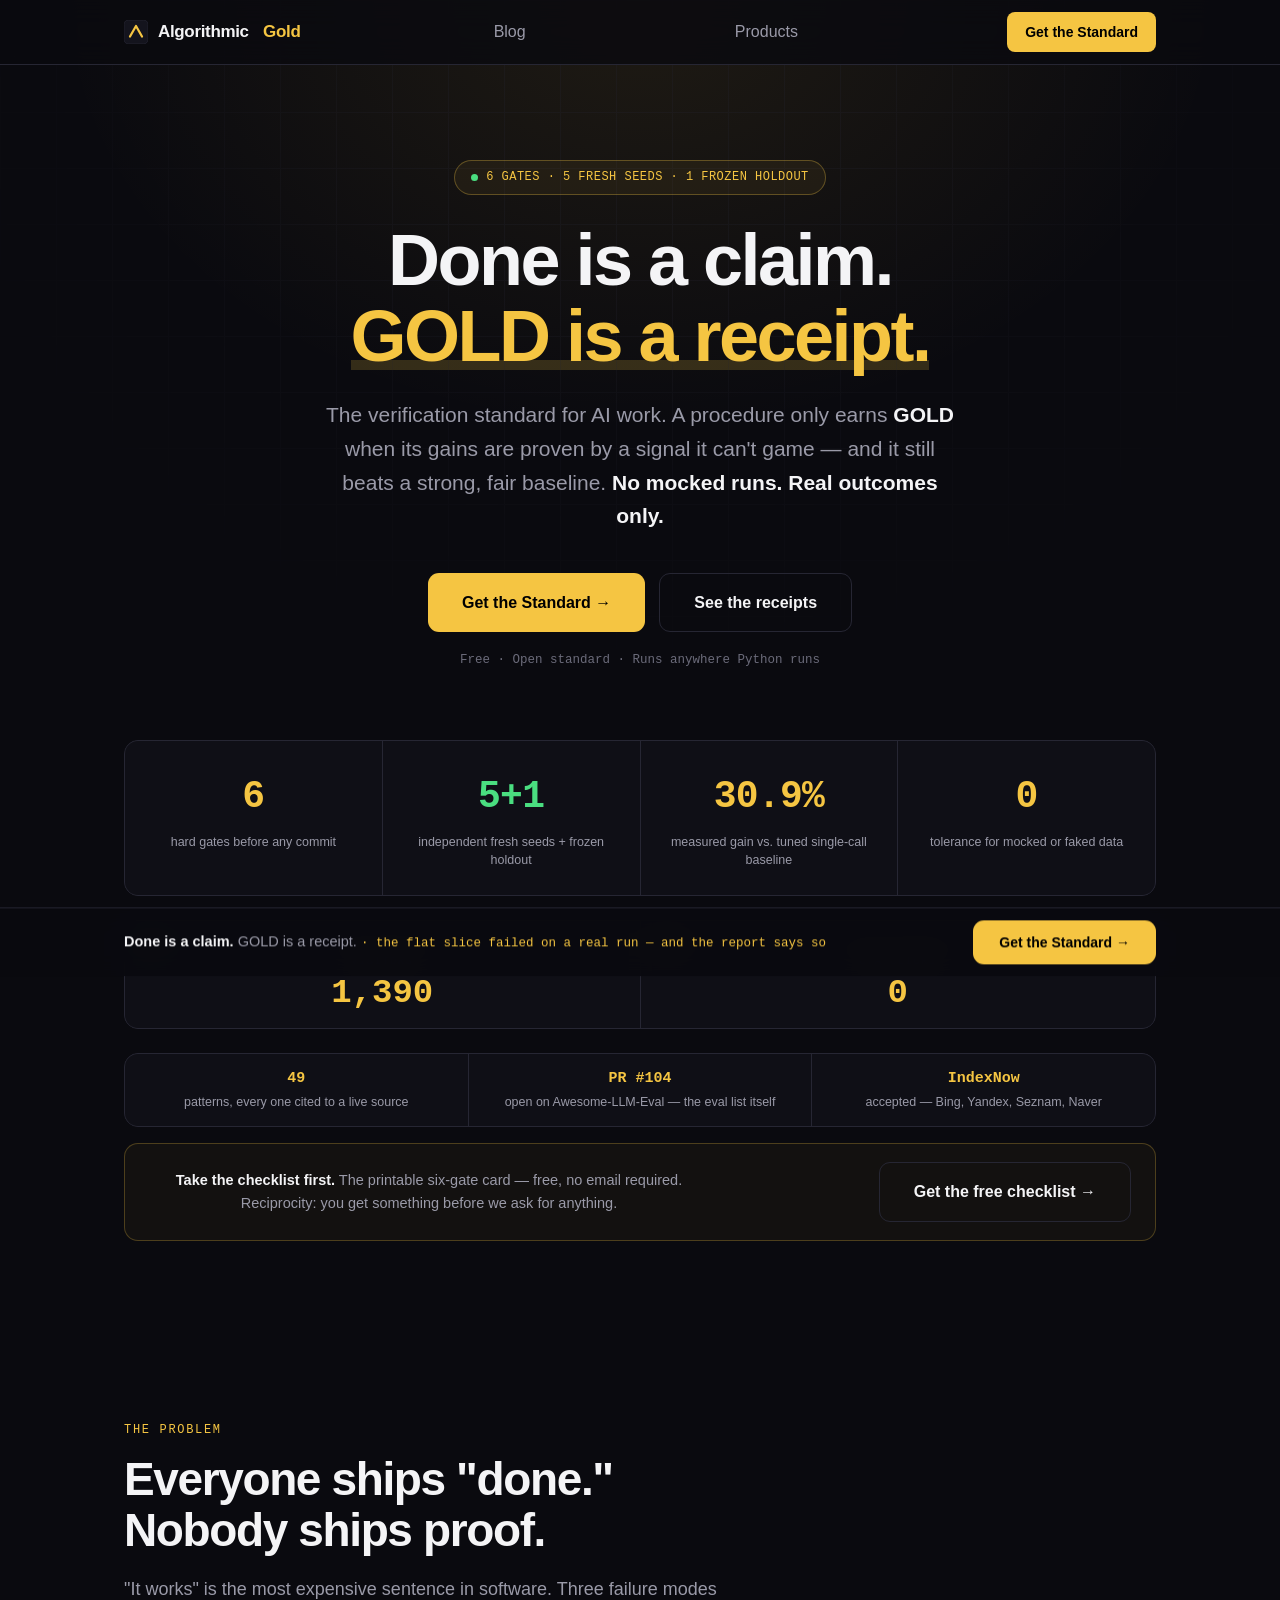
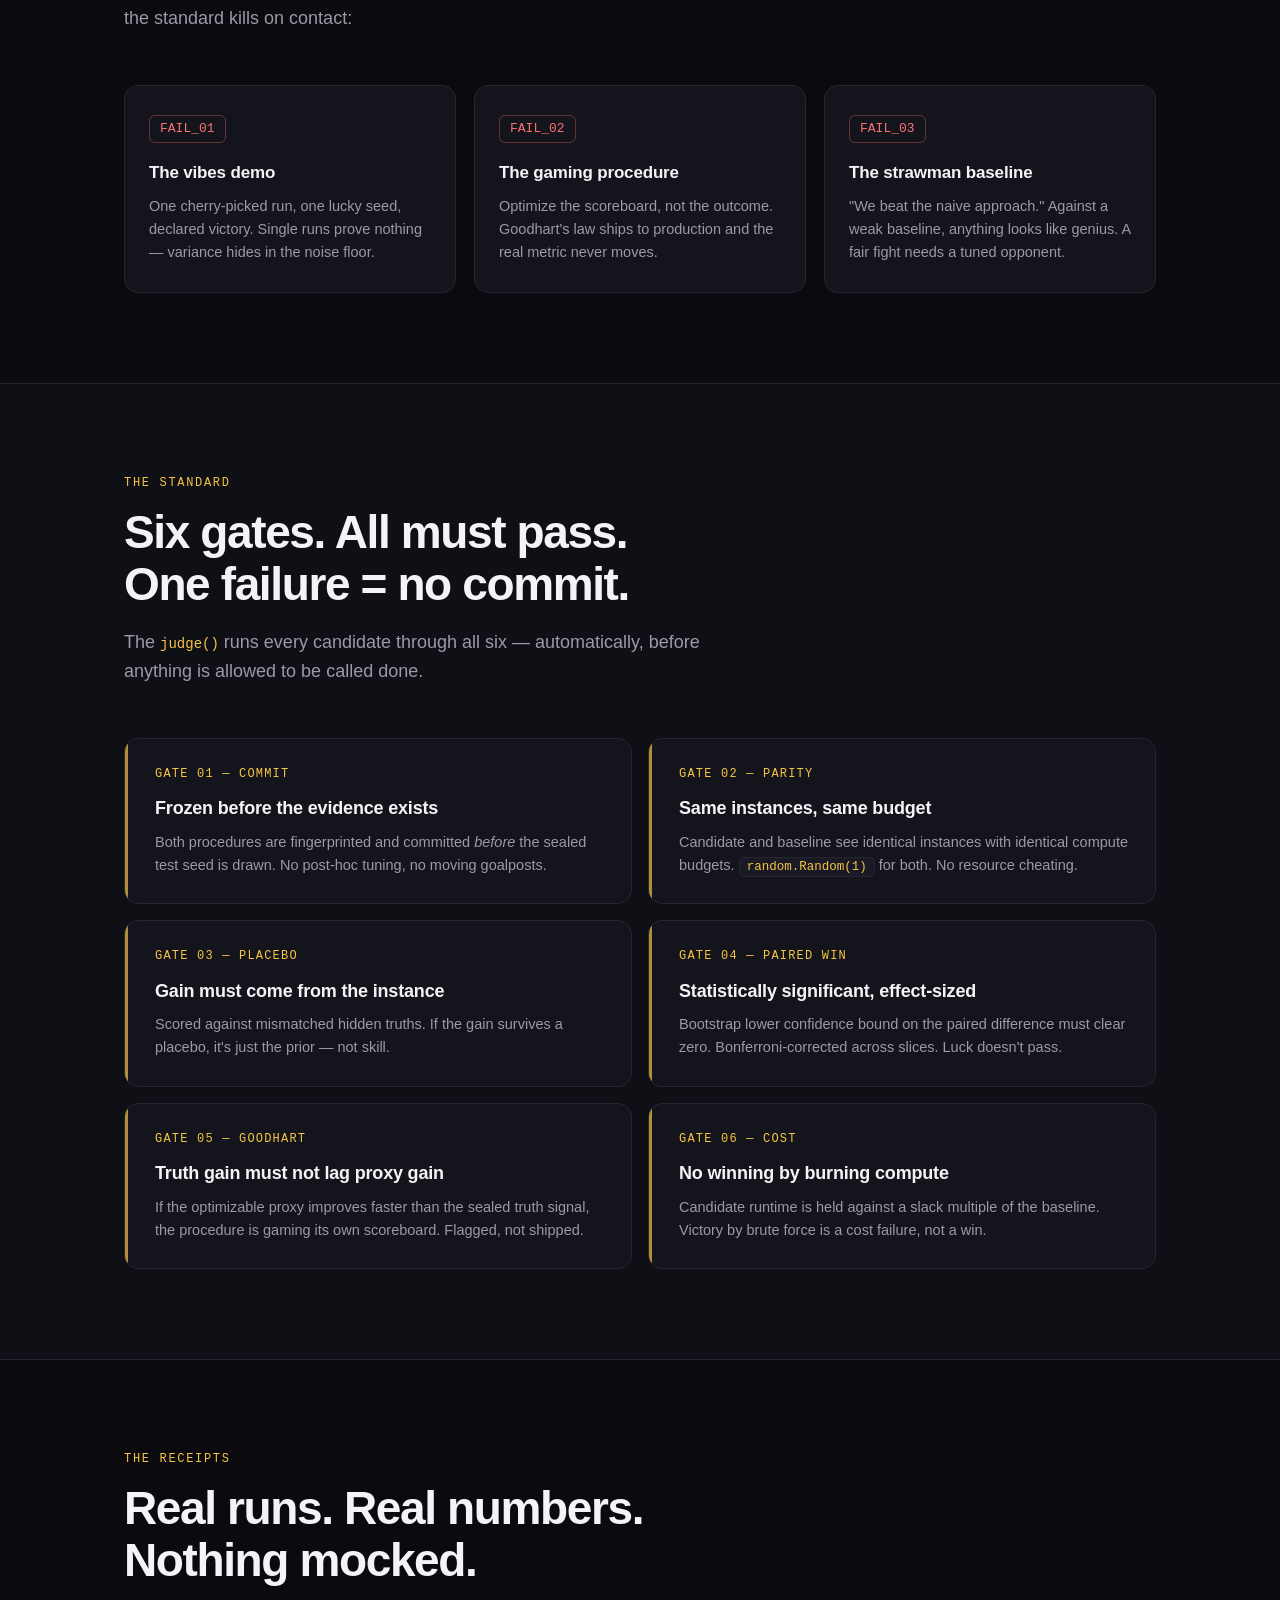
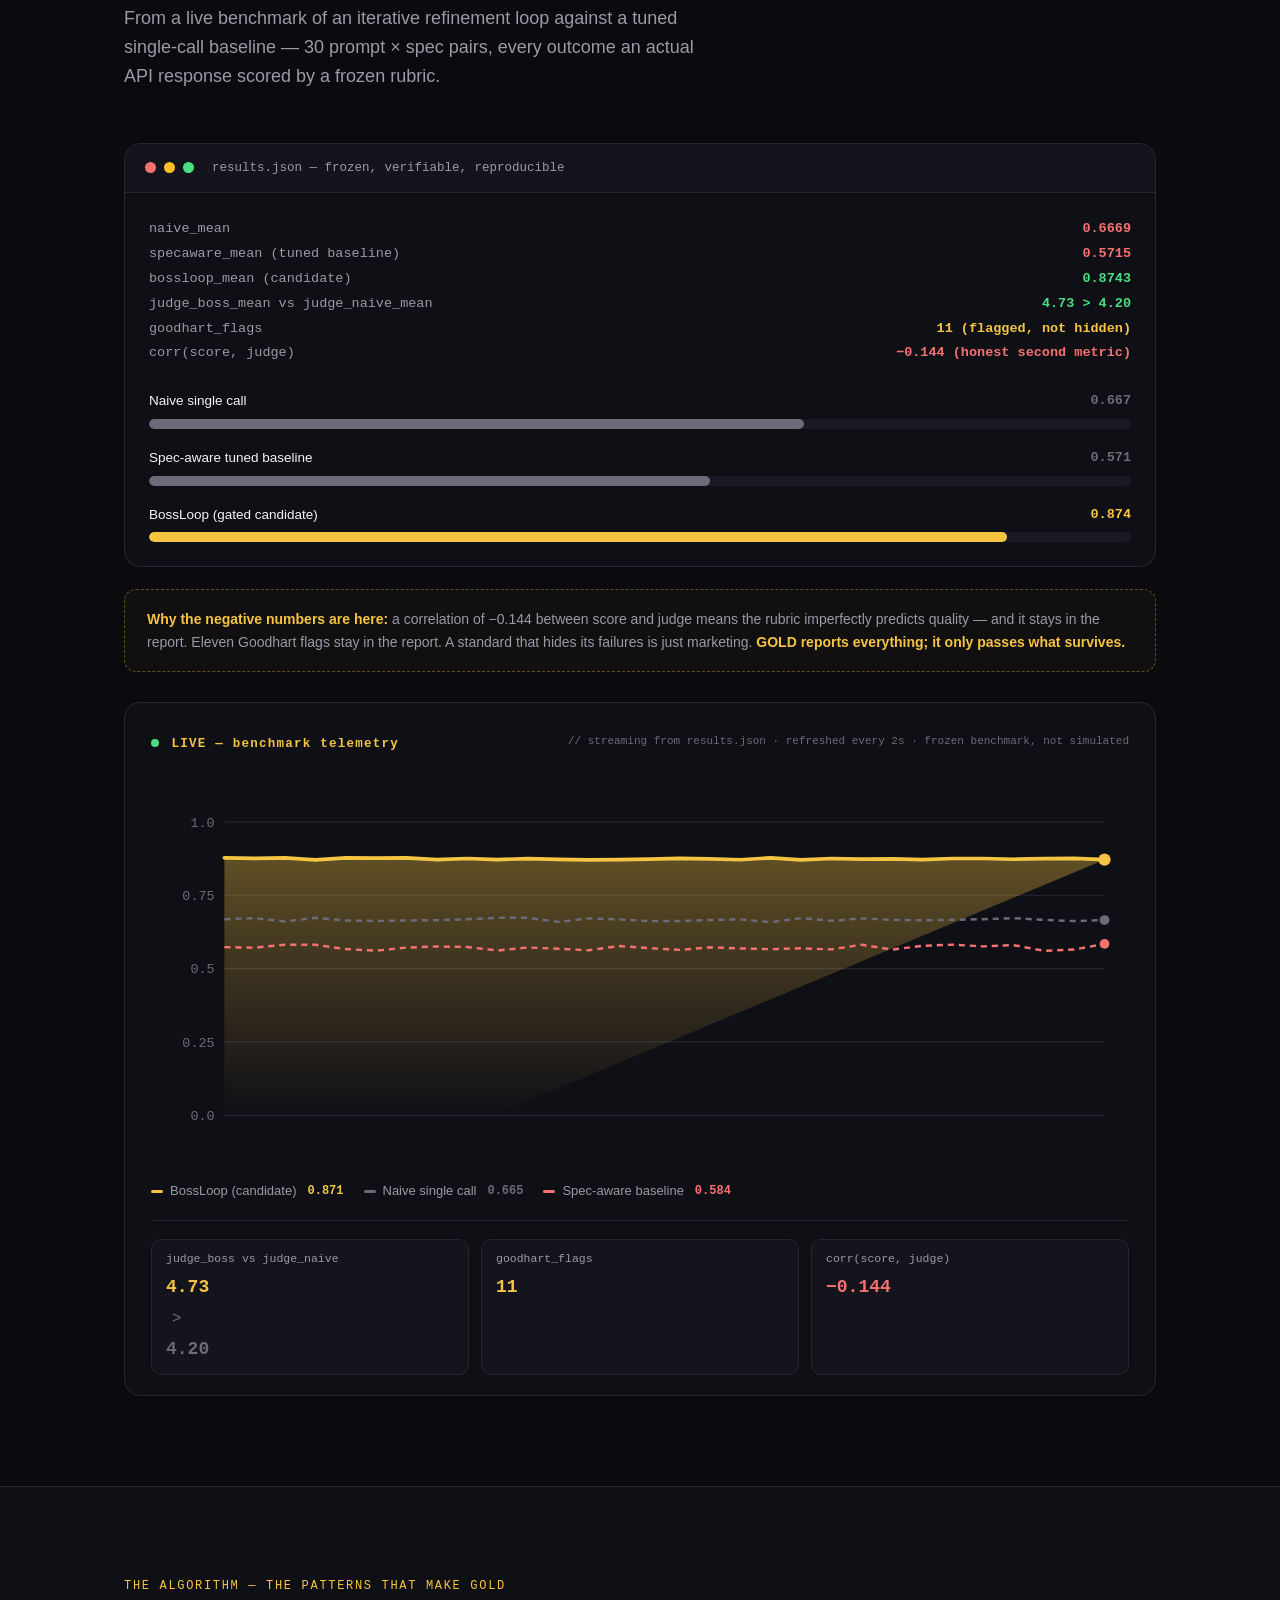
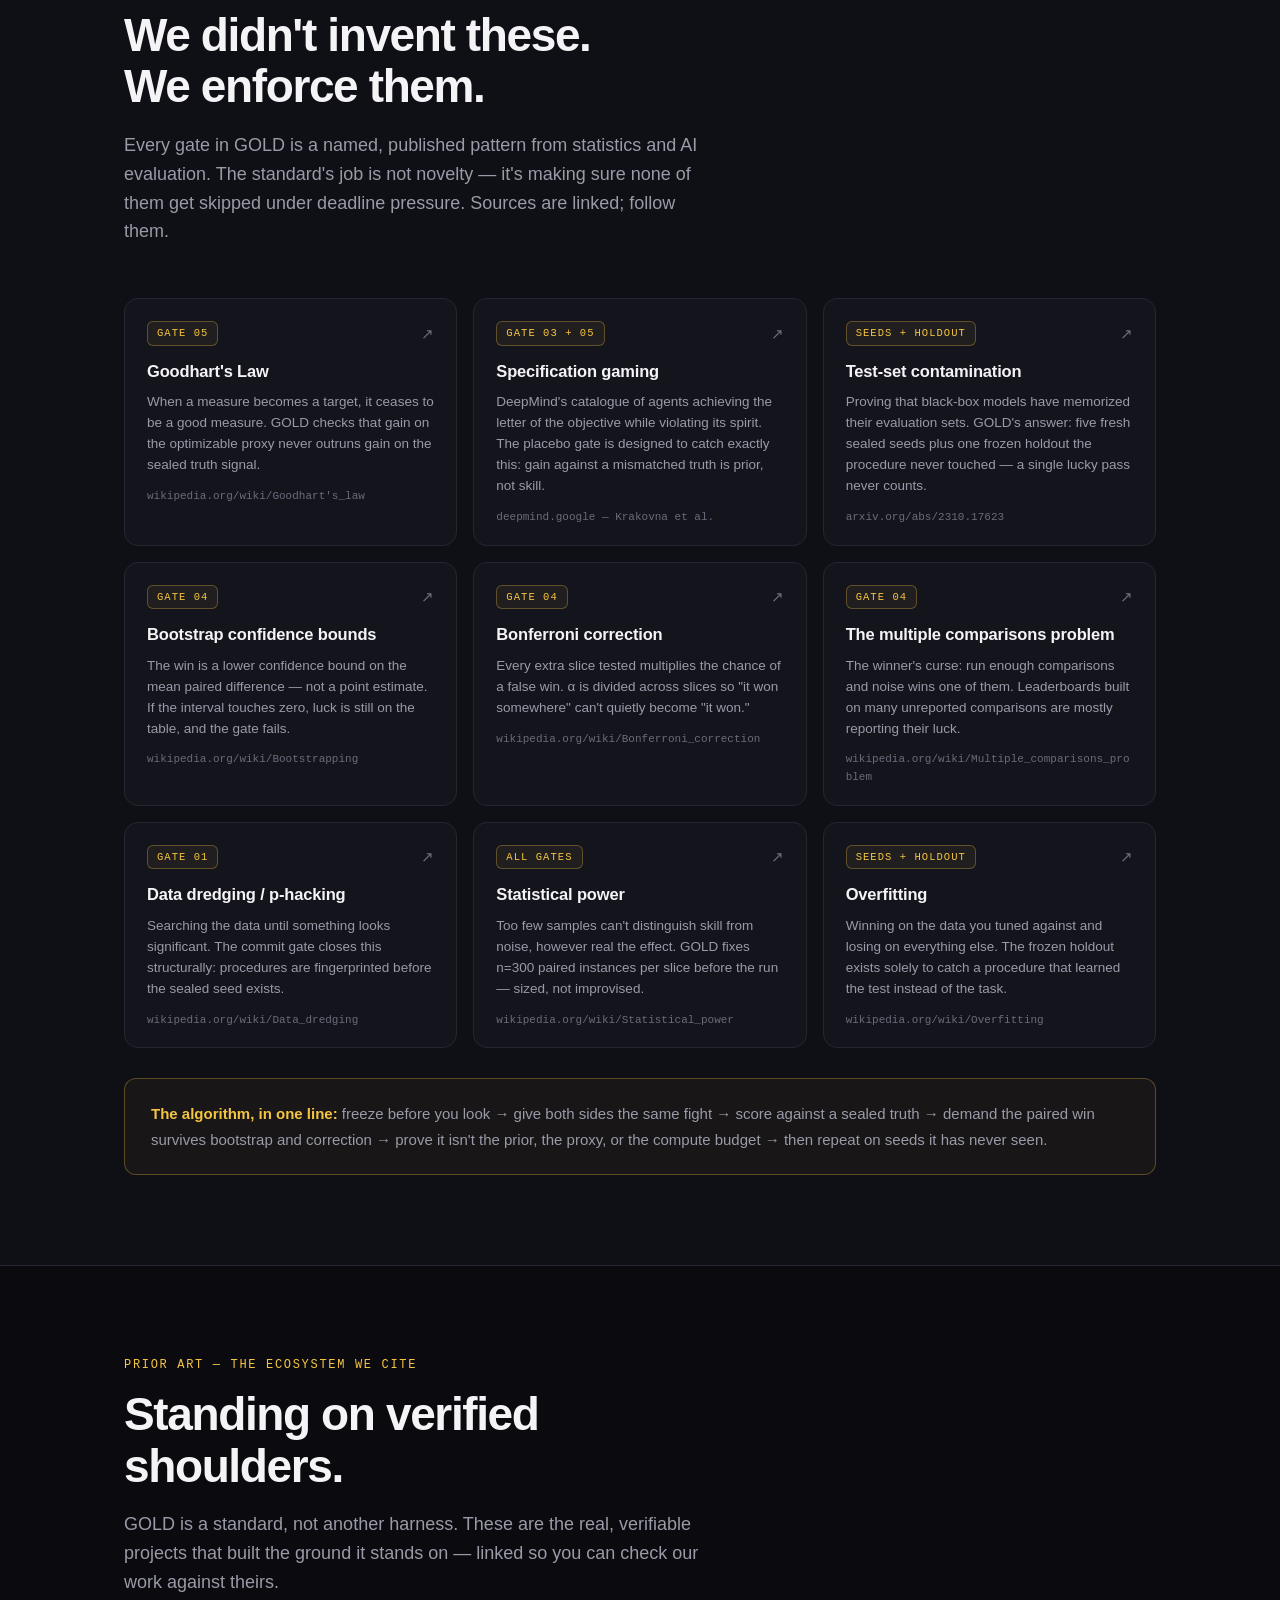
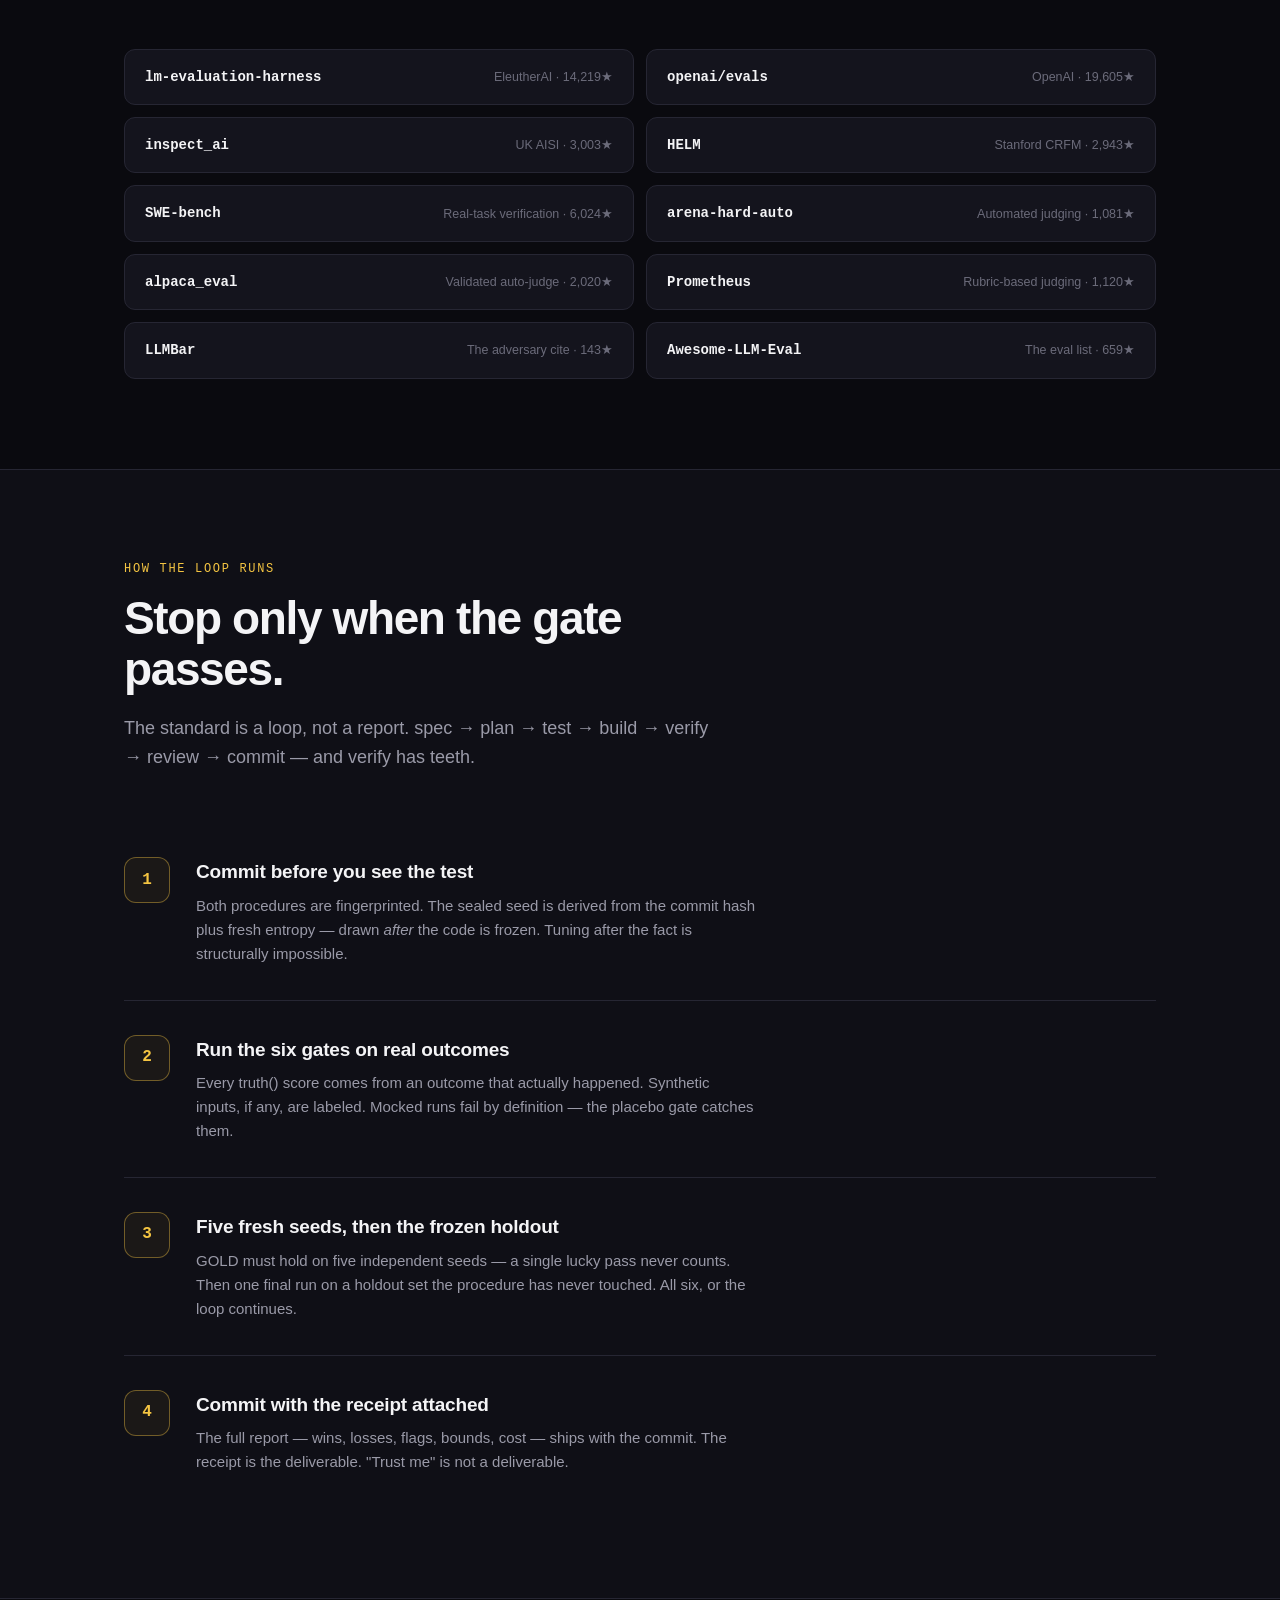
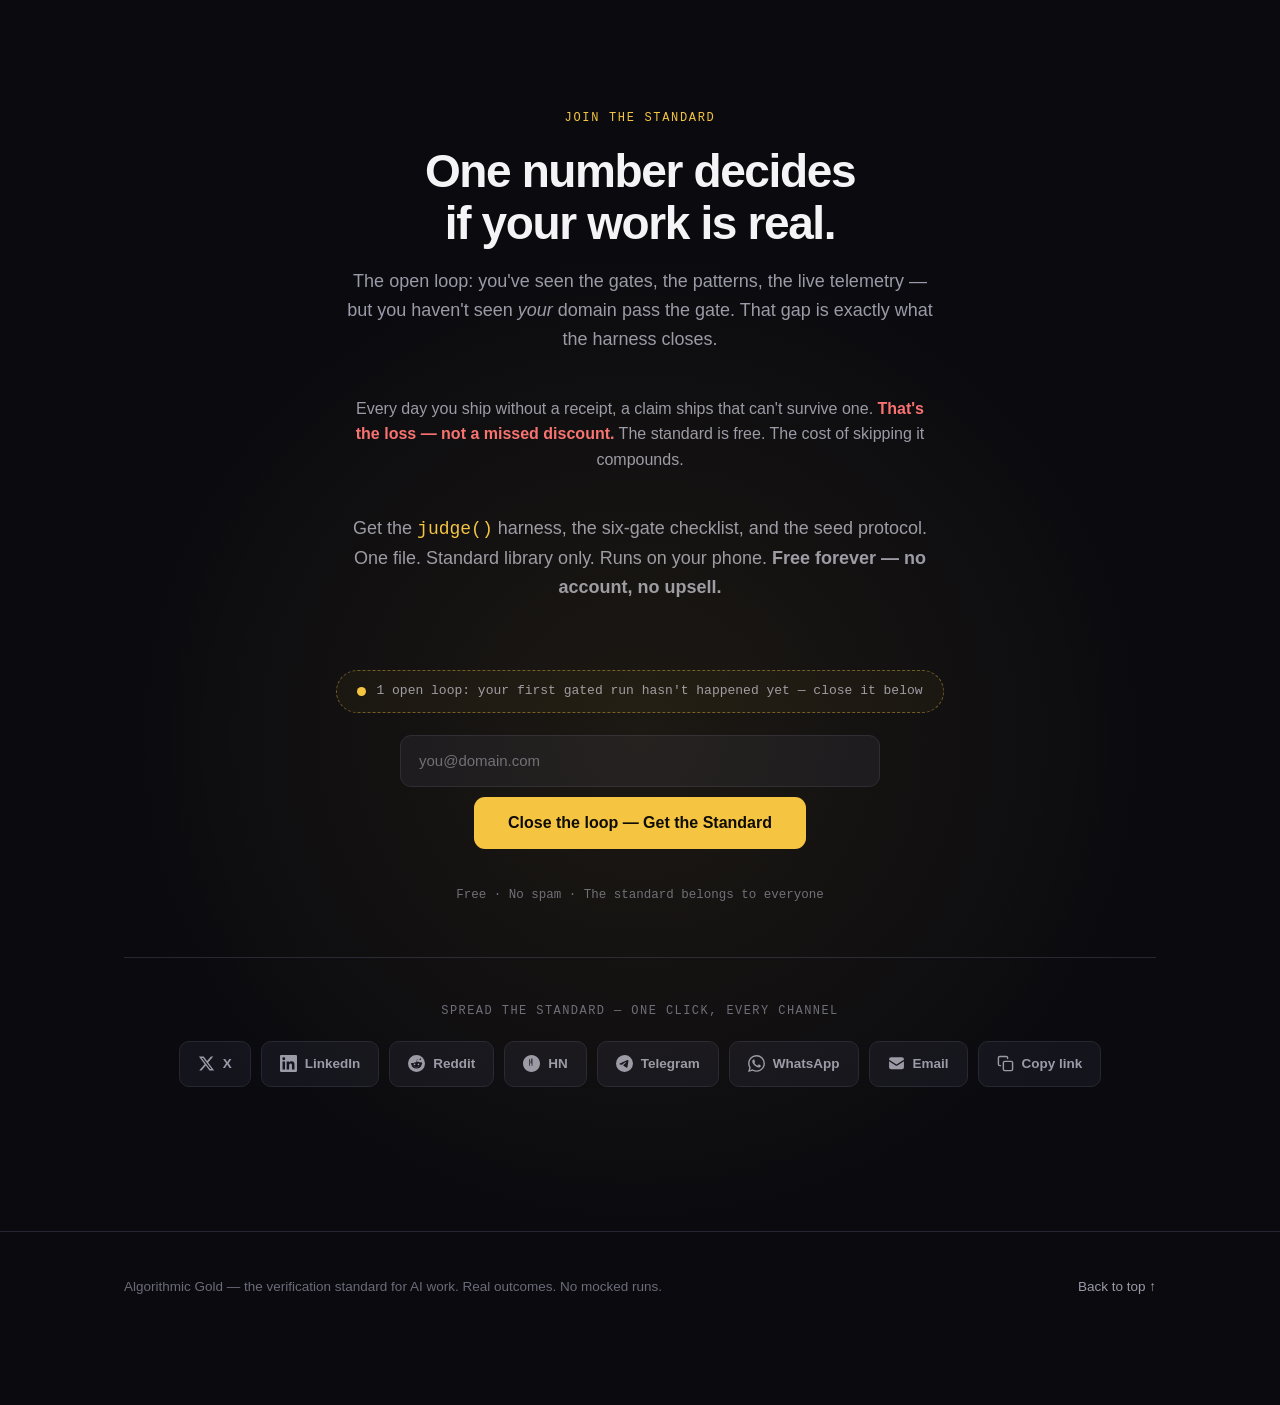
==== commit d2070e53: "feat: employ the patterns — reciprocity bar, loss-aversion CTA, curiosity-gap teaser, Zeigarnik open" ====
--- a/index.html
+++ b/index.html
@@ -156,6 +156,21 @@
 .share-msg.ok{color:var(--green)}
 @media(max-width:560px){.sh span{display:none}.sh{padding:12px}}
 
+/* proofbar (social proof) */
+.proofbar{display:flex;gap:1px;margin-top:24px;border:1px solid var(--border);border-radius:14px;overflow:hidden;background:var(--border)}
+.pb-item{flex:1;background:var(--bg2);padding:14px 18px;font-size:12.5px;color:var(--muted);line-height:1.5}
+.pb-item b{display:block;color:var(--gold);font-family:var(--mono);font-size:15px;margin-bottom:3px}
+/* reciprocity */
+.recip{margin-top:16px;display:flex;align-items:center;justify-content:space-between;gap:20px;background:rgba(245,197,66,.04);border:1px solid rgba(245,197,66,.25);border-radius:14px;padding:18px 24px;flex-wrap:wrap}
+.recip-txt{font-size:14.5px;color:var(--muted);max-width:560px}
+.recip-txt b{color:var(--ink)}
+.recip .btn{flex-shrink:0;min-height:44px}
+/* loss aversion */
+.lossav{color:var(--muted);font-size:16px;max-width:580px;margin:0 auto 14px}
+.lossav b{color:var(--red)}
+/* zeigarnik open loop */
+.openloop{display:inline-flex;align-items:center;gap:10px;font-family:var(--mono);font-size:13px;color:var(--muted);border:1px dashed rgba(245,197,66,.4);background:rgba(245,197,66,.04);padding:10px 20px;border-radius:100px;margin:26px auto 22px;cursor:default}
+.ol-dot{width:9px;height:9px;border-radius:50%;background:var(--gold);animation:pulse 2s infinite;flex-shrink:0}
 /* patterns */
 .patterns{display:grid;grid-template-columns:repeat(3,1fr);gap:16px}
 .pat{display:block;background:var(--surface);border:1px solid var(--border);border-radius:14px;padding:22px 22px 18px;color:var(--ink);text-decoration:none;transition:border-color .2s,transform .2s}
@@ -200,6 +215,7 @@
 .sticky p{font-size:14.5px;color:var(--muted)}
 .sticky p b{color:var(--ink)}
 .sticky .btn{padding:11px 26px;font-size:14px;min-height:44px;animation:none}
+.rot-proof{color:var(--gold);font-family:var(--mono);font-size:12.5px}
 
 footer{padding:44px 0 110px;border-top:1px solid var(--border);color:var(--dim);font-size:13.5px}
 footer .wrap{display:flex;justify-content:space-between;gap:20px;flex-wrap:wrap}
@@ -275,6 +291,16 @@
         <span class="ctr-label">CTA CLICKS</span>
         <span class="ctr-val" id="click-count">0</span>
       </div>
+    </div>
+
+    <div class="proofbar rv">
+      <div class="pb-item"><b>49</b> patterns, every one cited to a live source</div>
+      <div class="pb-item"><b>PR #104</b> open on Awesome-LLM-Eval — the eval list itself</div>
+      <div class="pb-item"><b>IndexNow</b> accepted — Bing, Yandex, Seznam, Naver</div>
+    </div>
+    <div class="recip rv">
+      <div class="recip-txt"><b>Take the checklist first.</b> The printable six-gate card — free, no email required. Reciprocity: you get something before we ask for anything.</div>
+      <a class="btn btn-ghost" href="https://gist.github.com/jdkabattles/f70d018fc0bdfe95dbbbe386fc3412e3" target="_blank" rel="noopener">Get the free checklist →</a>
     </div>
   </div>
 </header>
@@ -506,11 +532,14 @@
 <section class="final" id="get">
   <div class="wrap">
     <div class="tag rv" style="margin-bottom:18px">Join the standard</div>
-    <h2 class="rv">Stop shipping claims.<br>Start shipping <span style="color:var(--gold)">receipts.</span></h2>
-    <p class="lede rv">Get the <code style="font-family:var(--mono);color:var(--gold)">judge()</code> harness, the six-gate checklist, and the seed protocol. One file. Standard library only. Runs on your phone.</p>
+    <h2 class="rv">One number decides<br>if your work is real.</h2>
+    <p class="lede rv">The open loop: you've seen the gates, the patterns, the live telemetry — but you haven't seen <em>your</em> domain pass the gate. That gap is exactly what the harness closes.</p>
+    <p class="lede lossav rv">Every day you ship without a receipt, a claim ships that can't survive one. <b>That's the loss — not a missed discount.</b> The standard is free. The cost of skipping it compounds.</p>
+    <p class="lede rv">Get the <code style="font-family:var(--mono);color:var(--gold)">judge()</code> harness, the six-gate checklist, and the seed protocol. One file. Standard library only. Runs on your phone. <b>Free forever — no account, no upsell.</b></p>
+    <div class="openloop rv"><span class="ol-dot"></span>1 open loop: your first gated run hasn't happened yet — close it below</div>
     <form id="waitlist" novalidate>
       <input type="email" id="email" placeholder="you@domain.com" autocomplete="email" required>
-      <button type="submit" class="btn btn-primary">Get the Standard</button>
+      <button type="submit" class="btn btn-primary">Close the loop — Get the Standard</button>
     </form>
     <p class="form-msg" id="form-msg"></p>
     <p class="microcopy">Free · No spam · The standard belongs to everyone</p>
@@ -534,7 +563,7 @@
 
 <div class="sticky" id="sticky">
   <div class="wrap">
-    <p><b>Done is a claim.</b> GOLD is a receipt.</p>
+    <p><b>Done is a claim.</b> GOLD is a receipt. <span class="rot-proof" id="rot-proof"></span></p>
     <a href="#get" class="btn btn-primary">Get the Standard →</a>
   </div>
 </div>
@@ -697,6 +726,31 @@
     });
   });
 
+  // rotating proof line (variable reward — Skinner) in sticky bar
+  (function(){
+    var el = document.getElementById('rot-proof');
+    if (!el) return;
+    var proofs = [
+      '· 6/6 gates or nothing ships',
+      '· the flat slice failed on a real run — and the report says so',
+      '· 5 fresh seeds + 1 frozen holdout',
+      '· 49 patterns, every one cited',
+      '· −0.144 corr stays in the report',
+      '· win = bootstrap lower bound, not a point estimate',
+      '· commit hash freezes before the seed exists',
+      '· a single GOLD True never counts'
+    ];
+    if (window.matchMedia('(prefers-reduced-motion: reduce)').matches) { el.textContent = proofs[0]; return; }
+    var i = 0;
+    el.textContent = proofs[0];
+    setInterval(function(){
+      i = (i + 1) % proofs.length;
+      el.style.opacity = '0';
+      setTimeout(function(){ el.textContent = proofs[i]; el.style.opacity = '1'; }, 250);
+    }, 3200);
+    el.style.transition = 'opacity .25s';
+  })();
+
   // live animated counters for the big stat strip use existing code; now counters done.
 
   // live benchmark telemetry graph
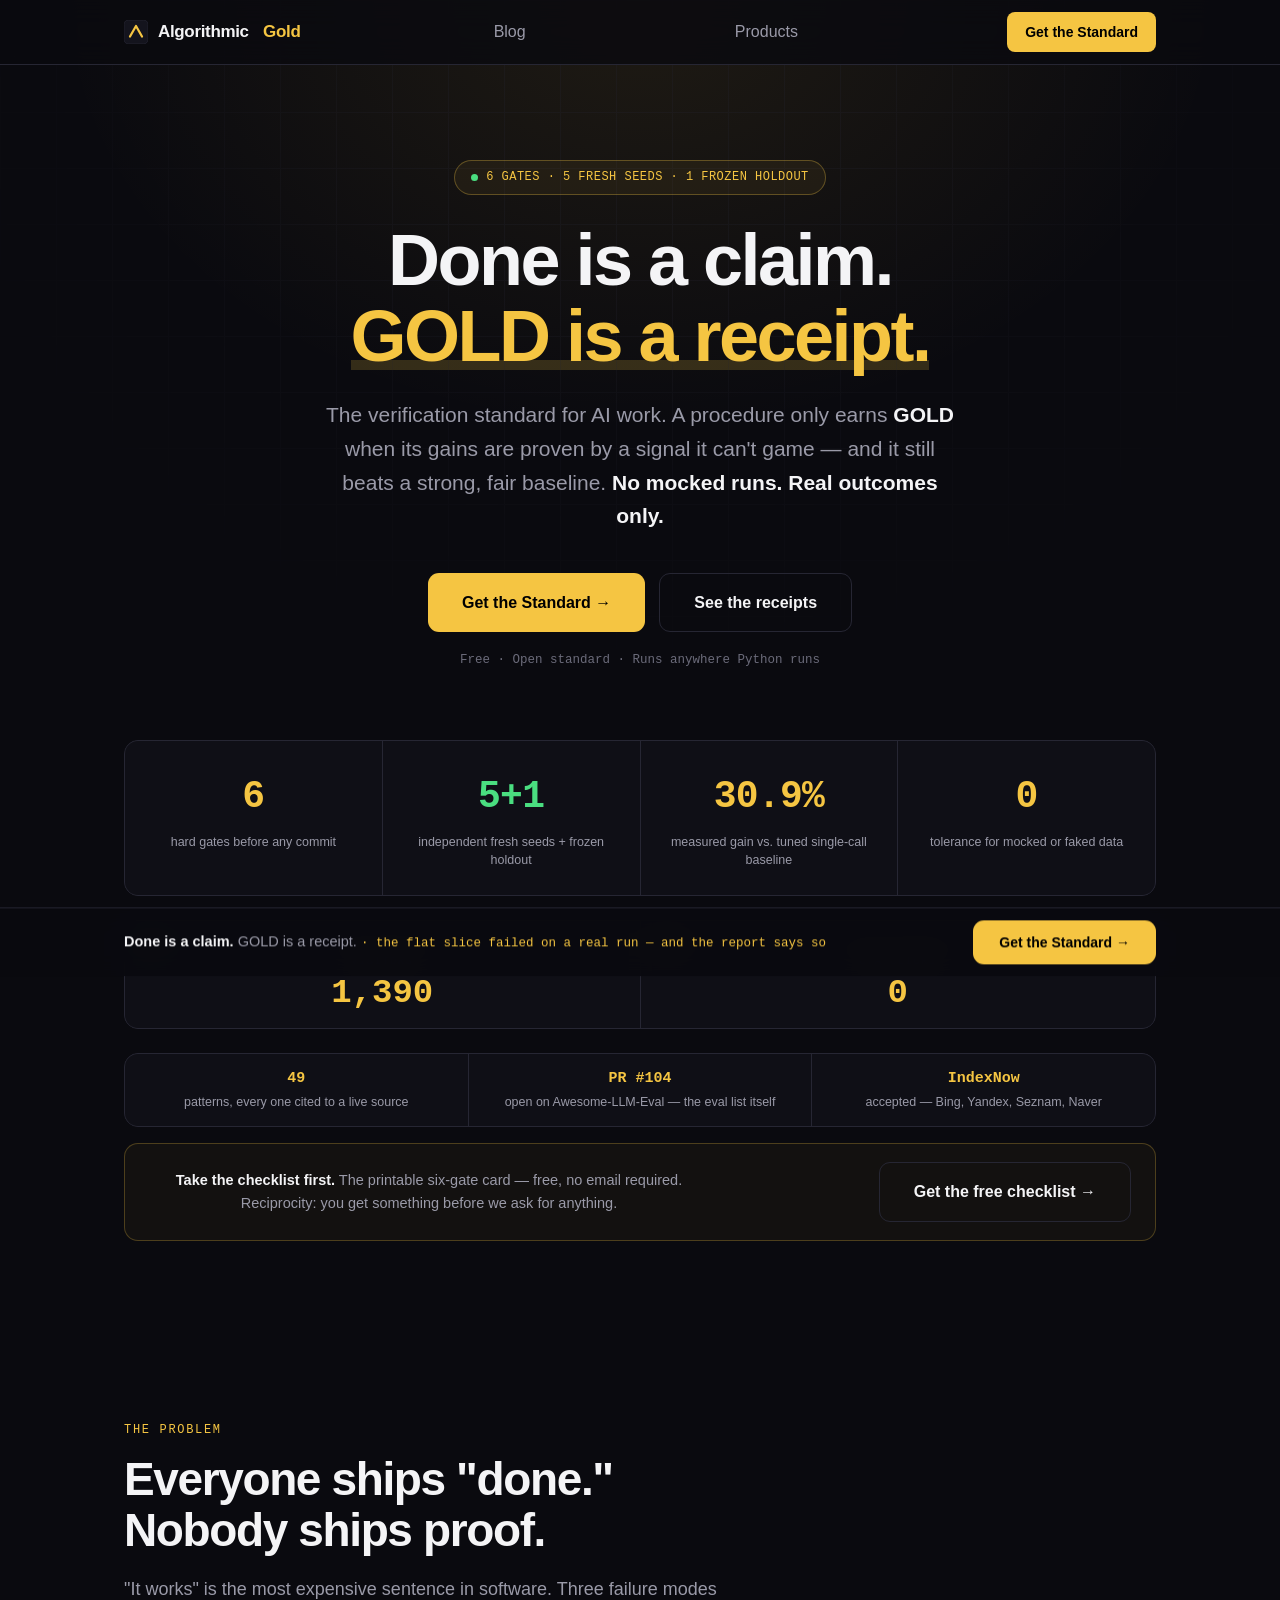
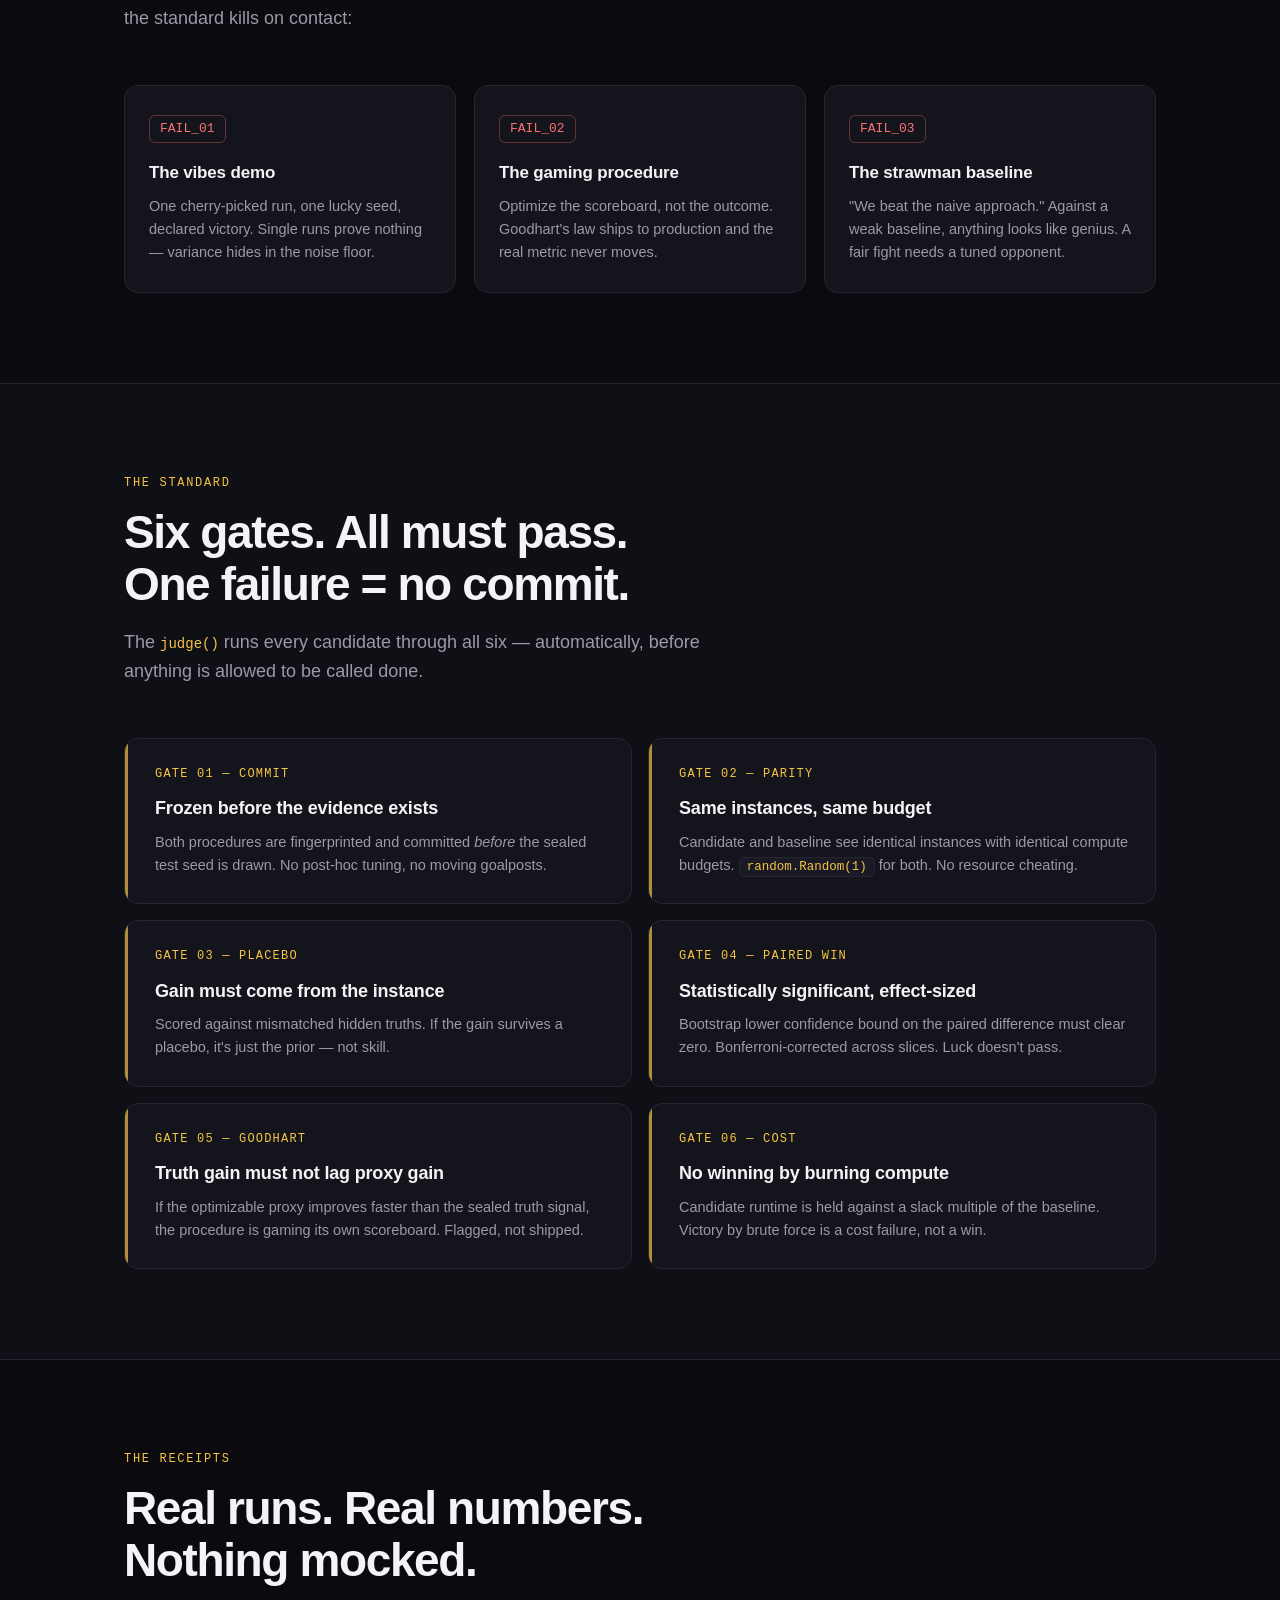
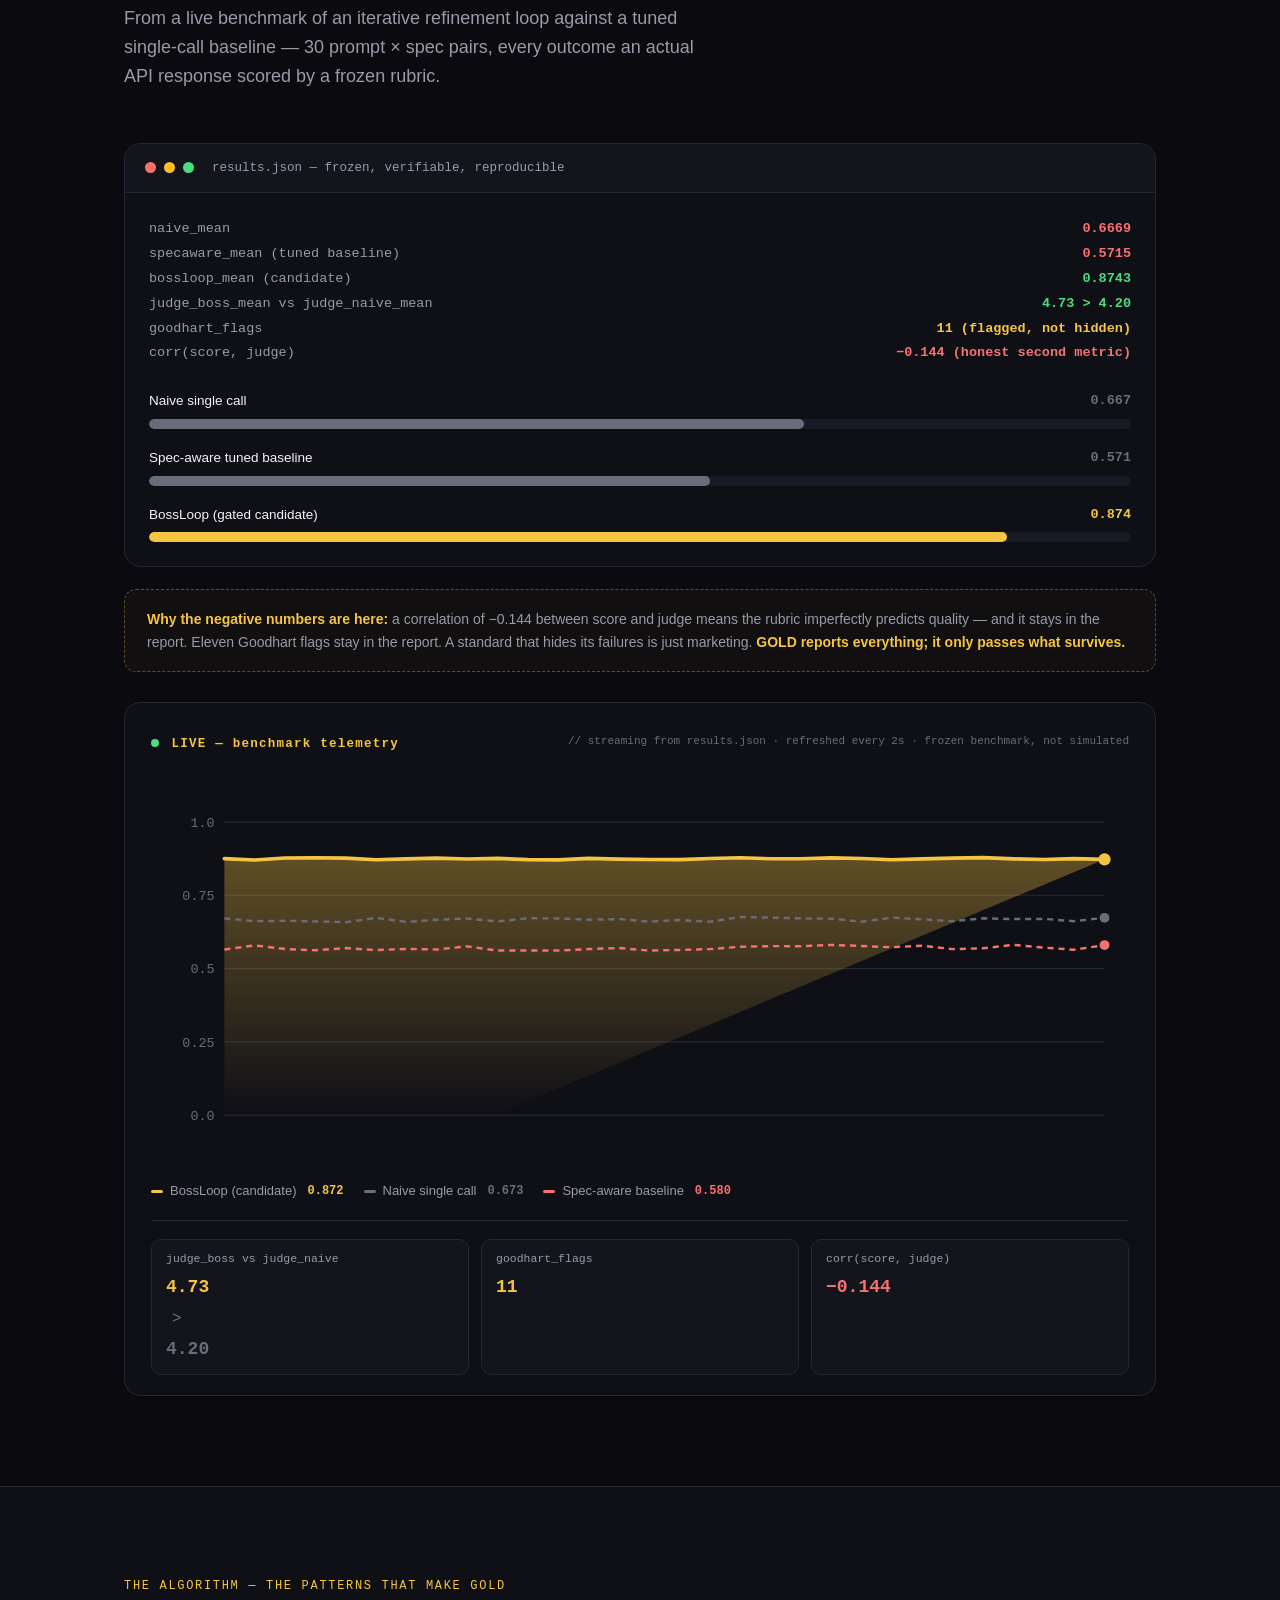
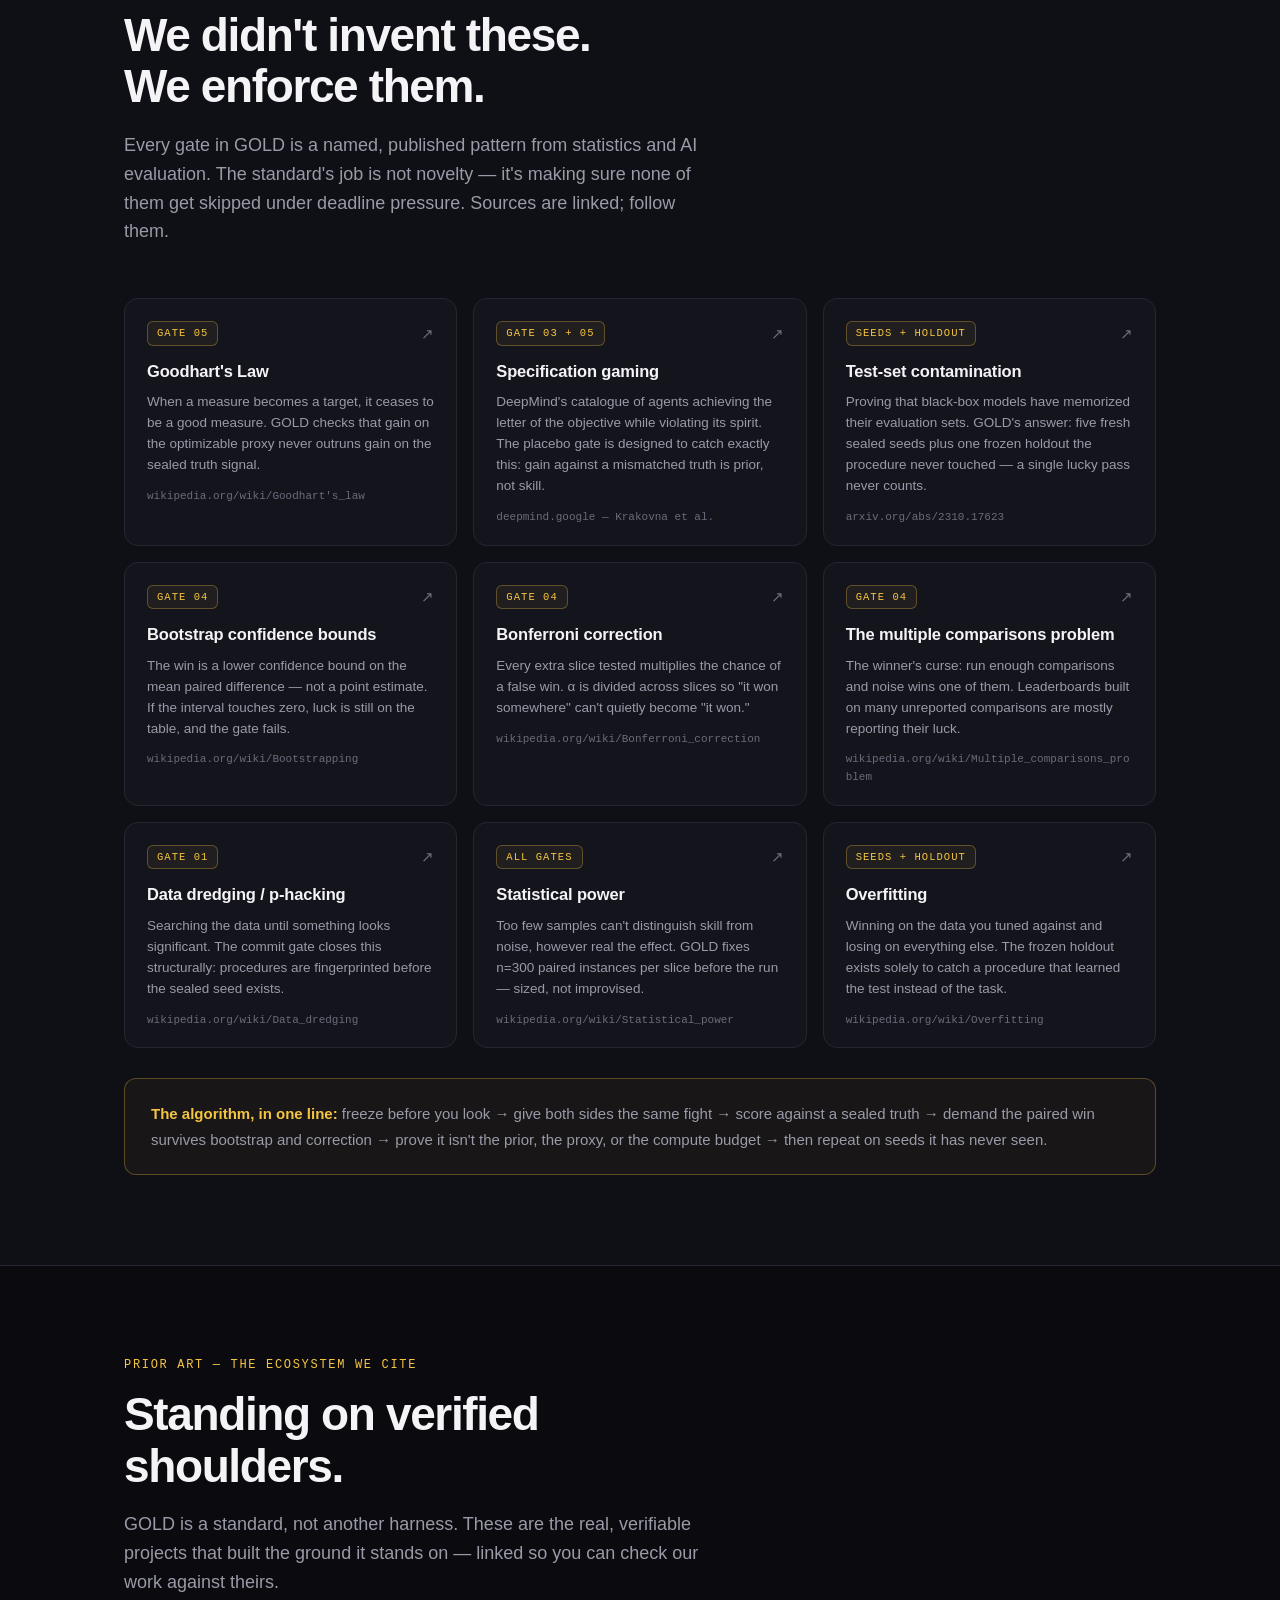
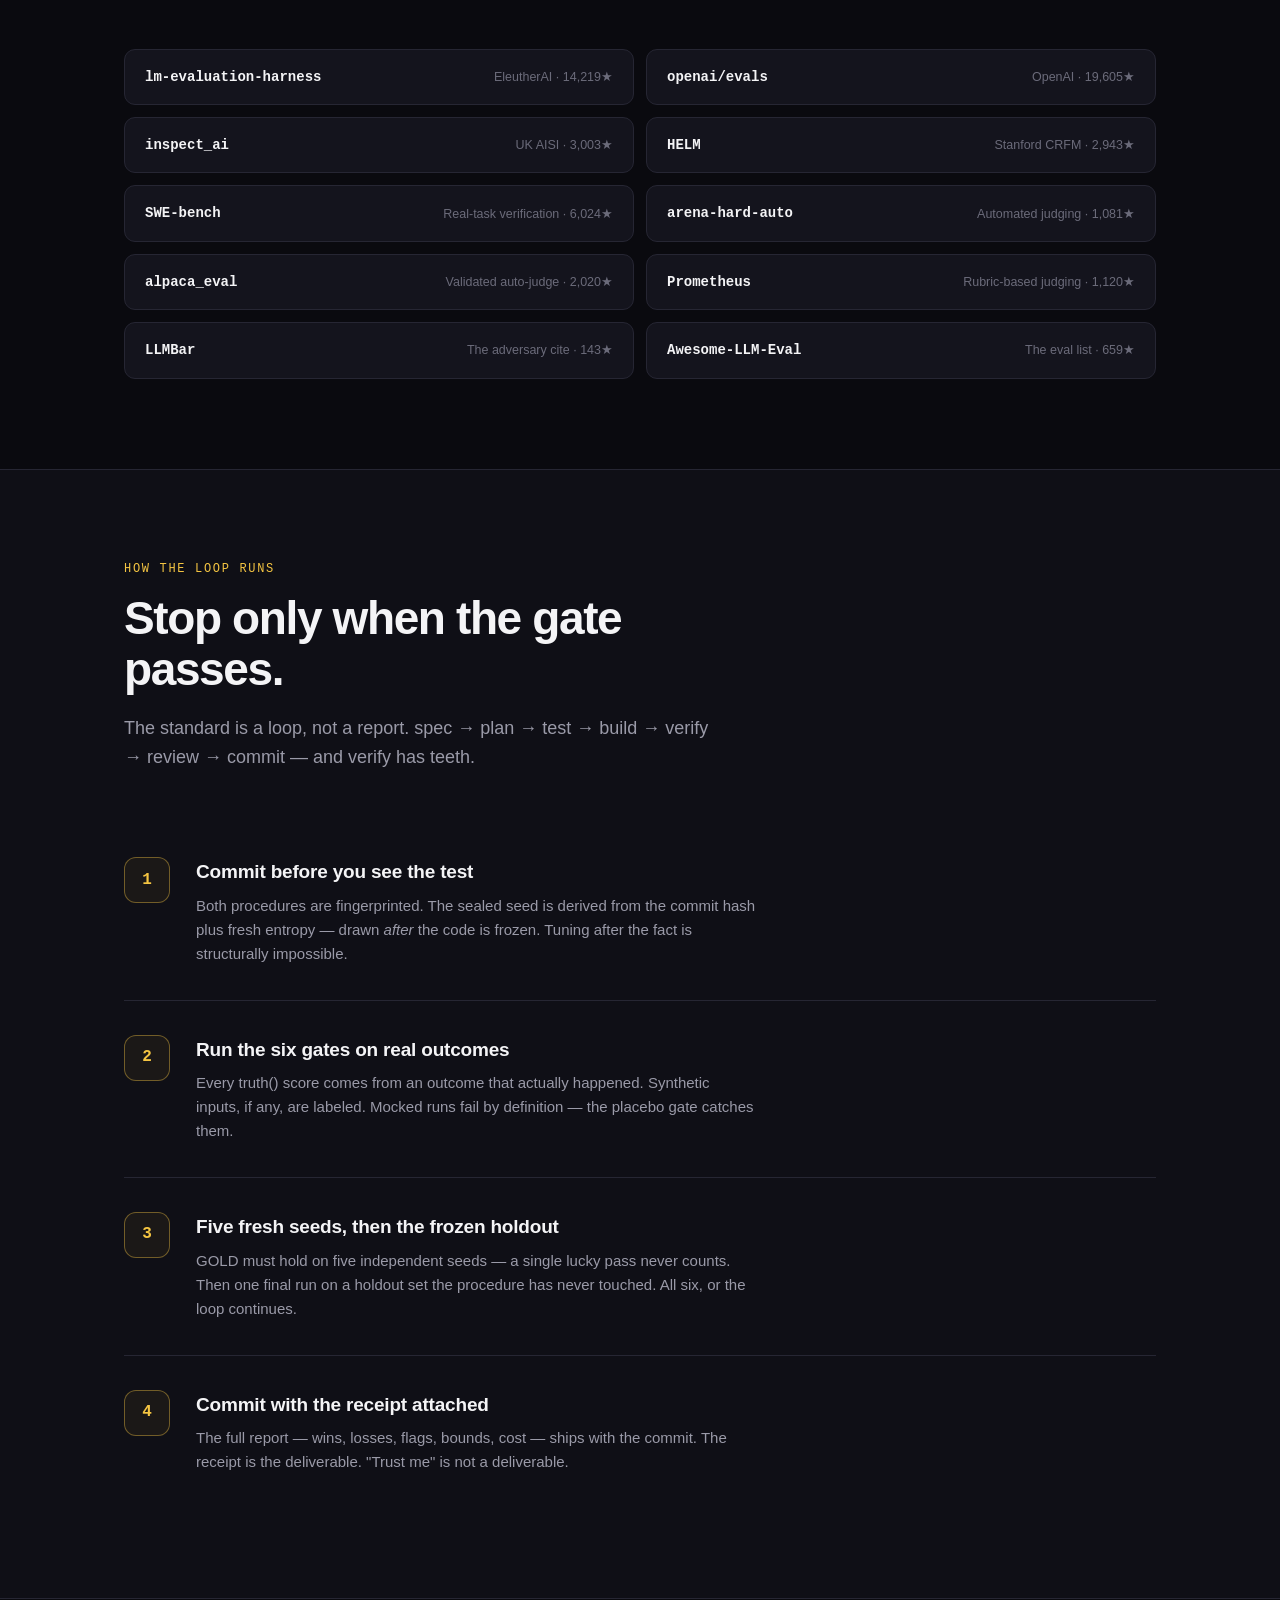
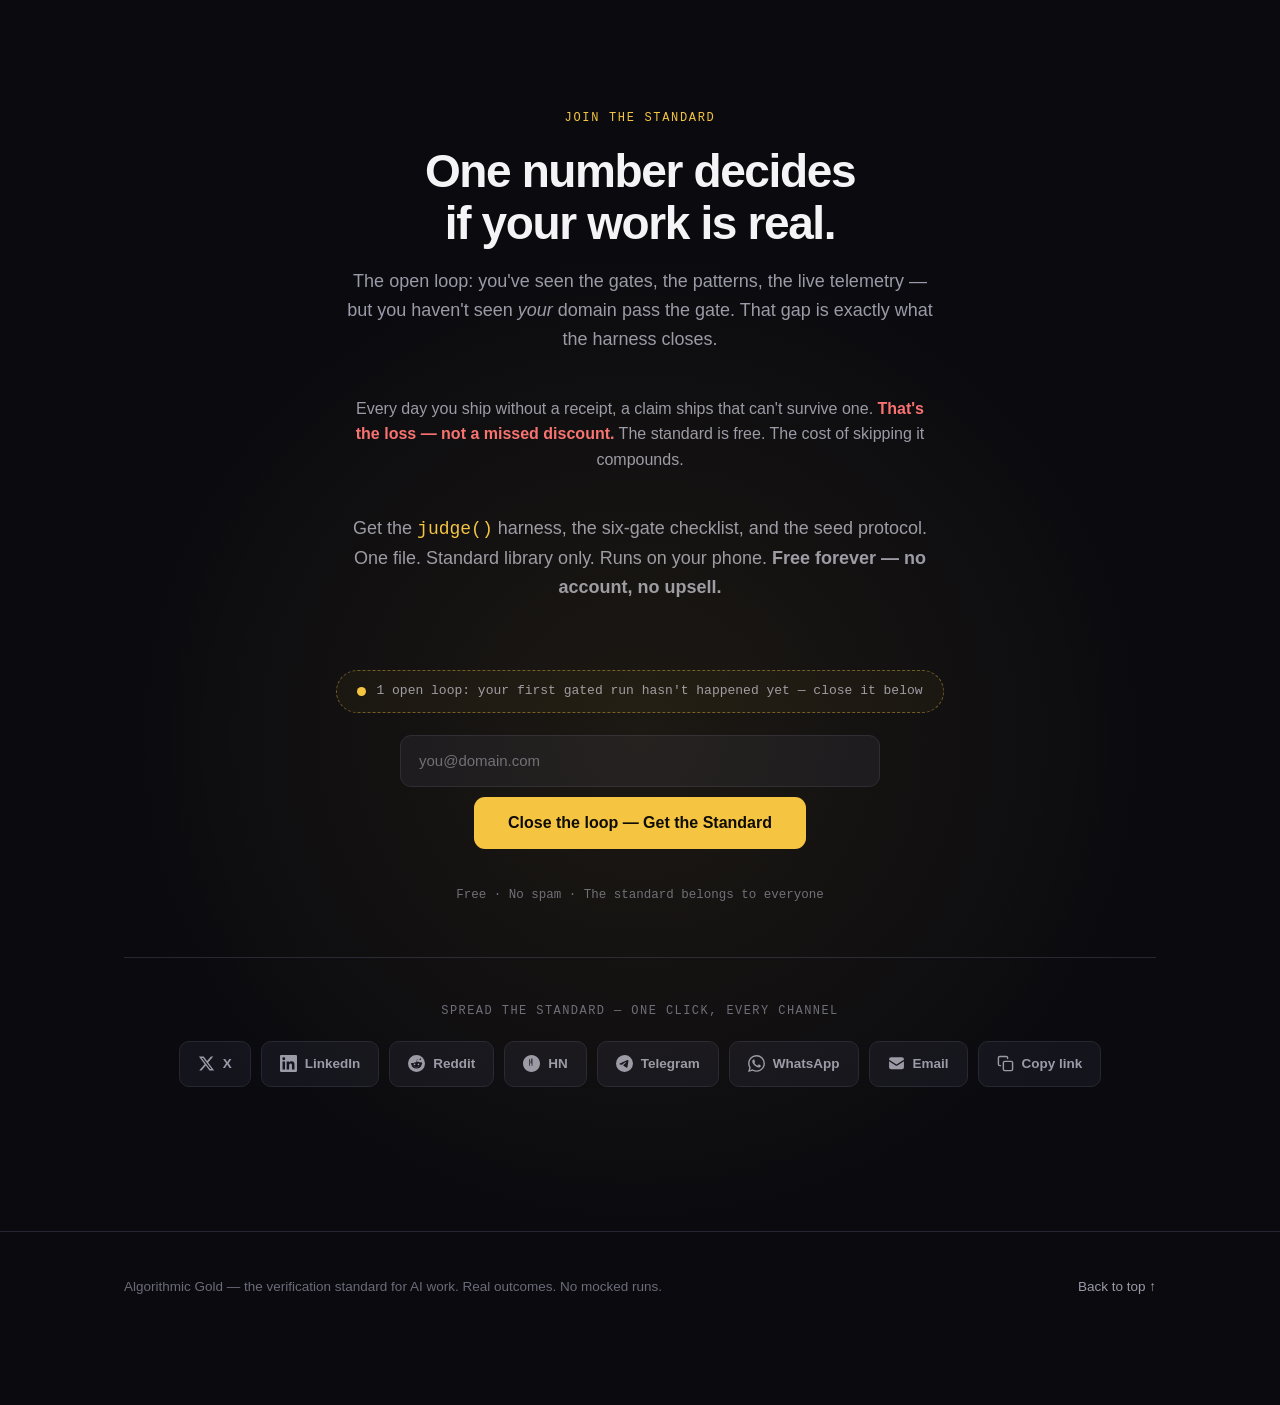
==== commit b8f3c5b5: "feat: console message (Google dev-tools surface), PWA icons+manifest, static security hardening (CSP" ====
--- a/index.html
+++ b/index.html
@@ -20,6 +20,15 @@
 <meta name="robots" content="index, follow">
 <meta name="author" content="jdkabattles">
 <link rel="canonical" href="https://jdkabattles.github.io/algorithmic-gold/">
+<meta http-equiv="Content-Security-Policy" content="default-src 'self'; script-src 'self' 'unsafe-inline'; style-src 'self' 'unsafe-inline'; img-src 'self' data:; connect-src 'self'; font-src 'self'; object-src 'none'; base-uri 'none'; form-action 'self'; frame-ancestors 'none'; upgrade-insecure-requests">
+<meta http-equiv="X-Content-Type-Options" content="nosniff">
+<meta http-equiv="X-Frame-Options" content="DENY">
+<meta http-equiv="Referrer-Policy" content="strict-origin-when-cross-origin">
+<meta name="theme-color" content="#0a0a0f">
+<link rel="manifest" href="./site.webmanifest">
+<link rel="apple-touch-icon" href="./apple-touch-icon.png">
+<link rel="icon" type="image/png" sizes="192x192" href="./icon-192.png">
+<link rel="icon" type="image/png" sizes="512x512" href="./icon-512.png">
 <link rel="icon" href="data:image/svg+xml,%3Csvg xmlns='http://www.w3.org/2000/svg' viewBox='0 0 32 32'%3E%3Crect width='32' height='32' rx='6' fill='%230a0a0f'/%3E%3Cpath d='M8 22l8-14 8 14' stroke='%23f5c542' stroke-width='3' fill='none' stroke-linecap='round' stroke-linejoin='round'/%3E%3C/svg%3E">
 <style>
 :root{
@@ -246,6 +255,30 @@
 .lgs em{font-style:normal;color:var(--dim);margin:0 6px}
 @media(max-width:760px){.lg-stats{grid-template-columns:1fr}}
 </style>
+<script>
+// Google Search Console / dev-tools surface: console message + resource inventory
+(function(){
+  if (!window.console || !console.info) return;
+  var c = console;
+  c.info('%c ALGORITHMIC GOLD ', 'background:#f5c542;color:#000;font-weight:bold;padding:2px 8px;border-radius:3px;');
+  c.info('%c Done is a claim. GOLD is a receipt. ', 'color:#f5c542;font-size:12px;');
+  c.info('%c Verification standard for AI work — 6 gates, 5 fresh seeds + frozen holdout, real outcomes only.', 'color:#8a8a96;font-size:11px;');
+  c.info('%c Page resources: ', 'color:#8a8a96;font-size:11px;');
+  var res = [];
+  if (document.querySelector('link[rel="manifest"]')) res.push('manifest (PWA installable)');
+  if (document.querySelector('link[rel="apple-touch-icon"]')) res.push('apple-touch-icon (180x180)');
+  if (document.querySelector('link[rel="icon"][sizes*="192"]')) res.push('icon-192 (PWA)');
+  if (document.querySelector('link[rel="icon"][sizes*="512"]')) res.push('icon-512 (PWA)');
+  if (document.querySelector('meta[name="theme-color"]')) res.push('theme-color');
+  if (document.querySelector('meta[http-equiv="Content-Security-Policy"]')) res.push('CSP (static hardening)');
+  if (document.querySelector('meta[http-equiv="X-Content-Type-Options"]')) res.push('nosniff');
+  if (document.querySelector('meta[http-equiv="X-Frame-Options"]')) res.push('frame-options (clickjacking)');
+  if (document.querySelector('link[rel="canonical"]')) res.push('canonical URL');
+  if (document.querySelector('html[lang]')) res.push('lang attribute (i18n)');
+  c.info('  ' + (res.length ? res.join(' · ') : 'none detected'), 'color:#4ade80;font-size:11px;');
+  c.info('%c Repo: github.com/jdkabattles/algorithmic-gold  ·  Standard: jdkabattles.github.io/algorithmic-gold/', 'color:#5a5a66;font-size:11px;');
+})();
+</script>
 </head>
 <body>
 
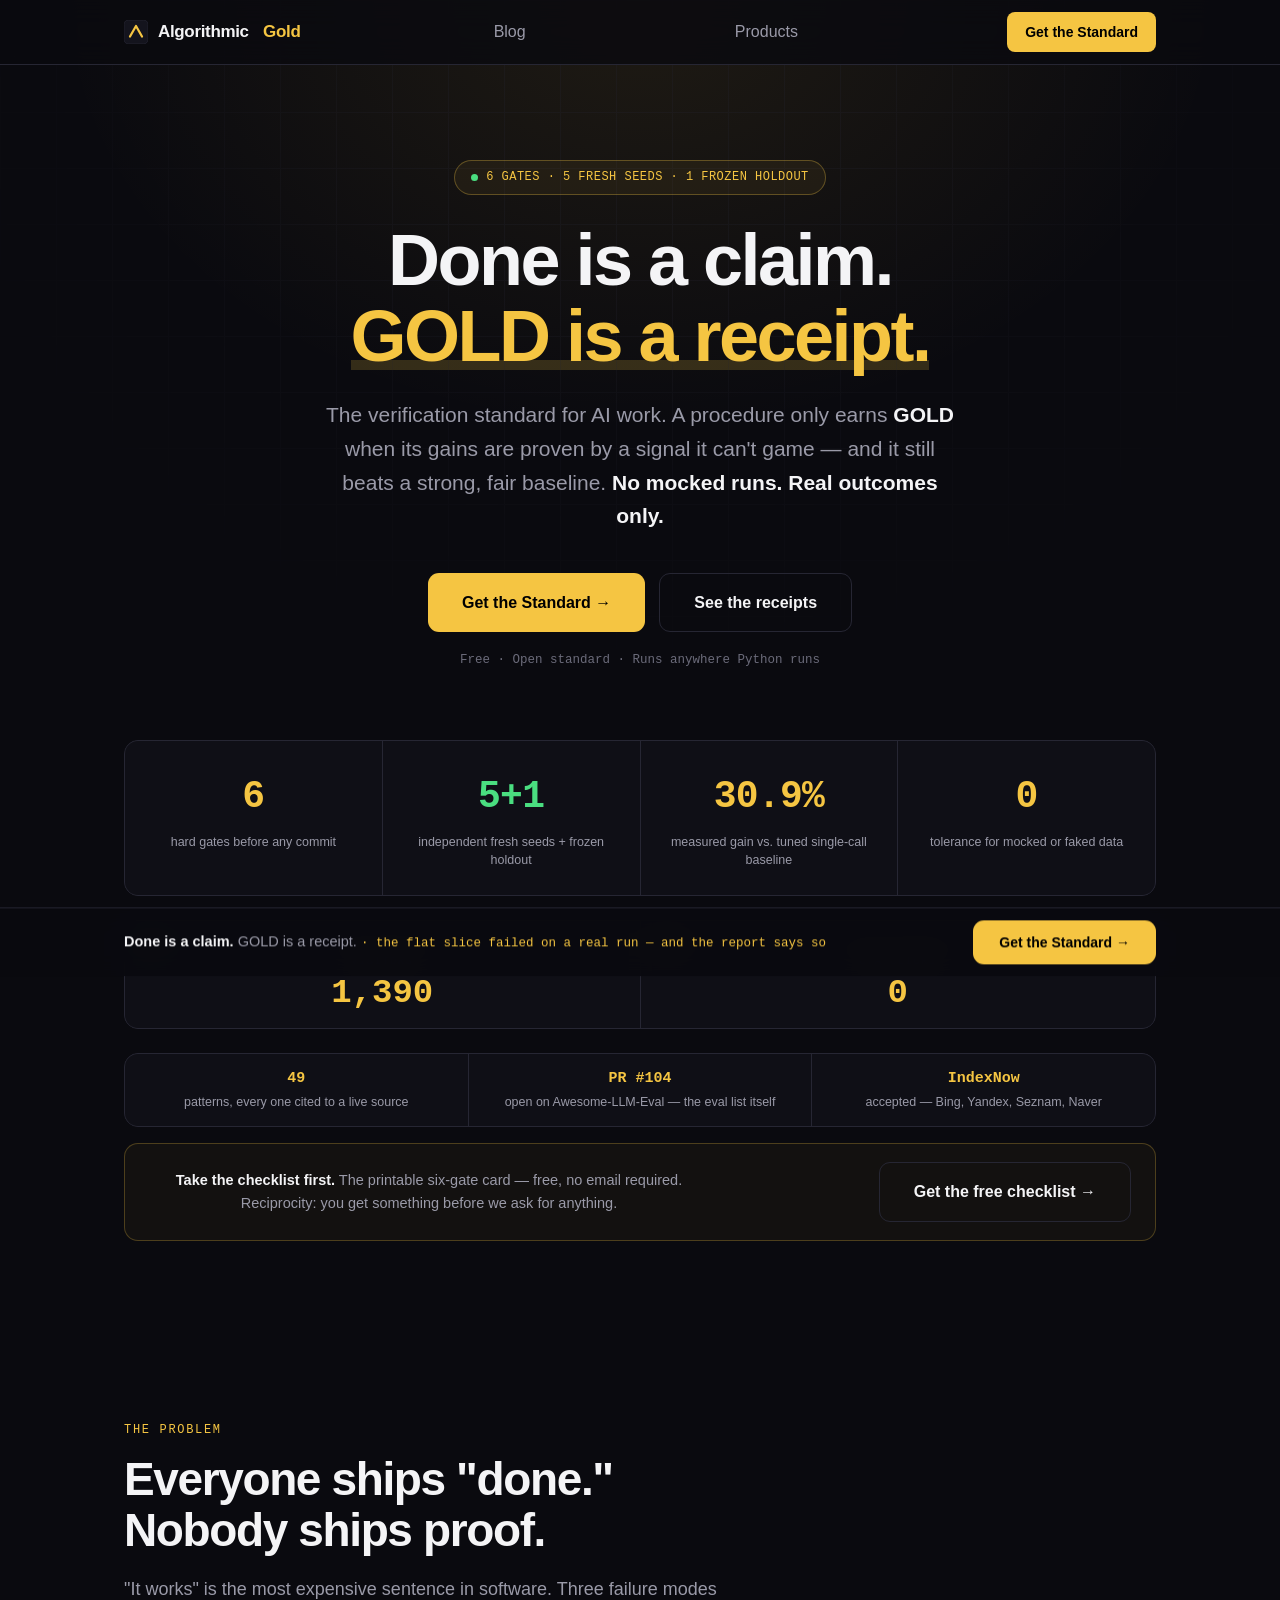
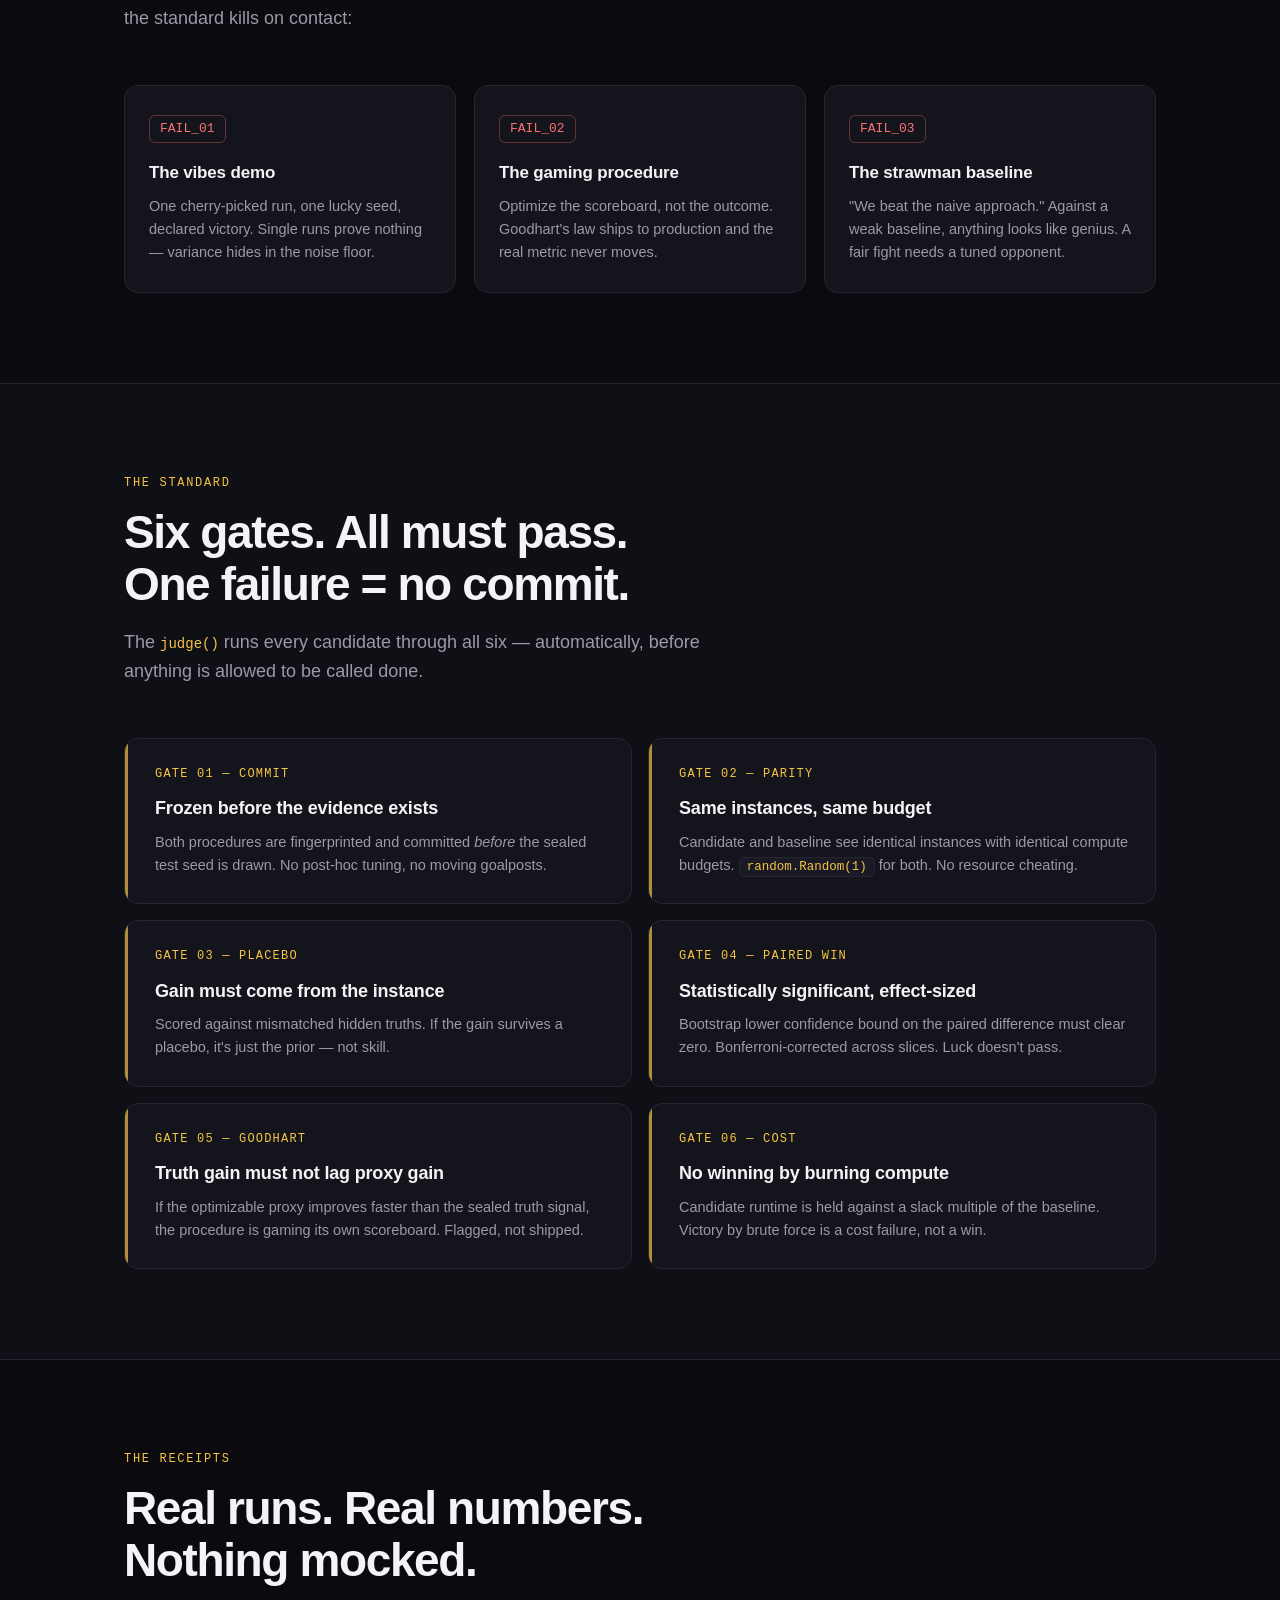
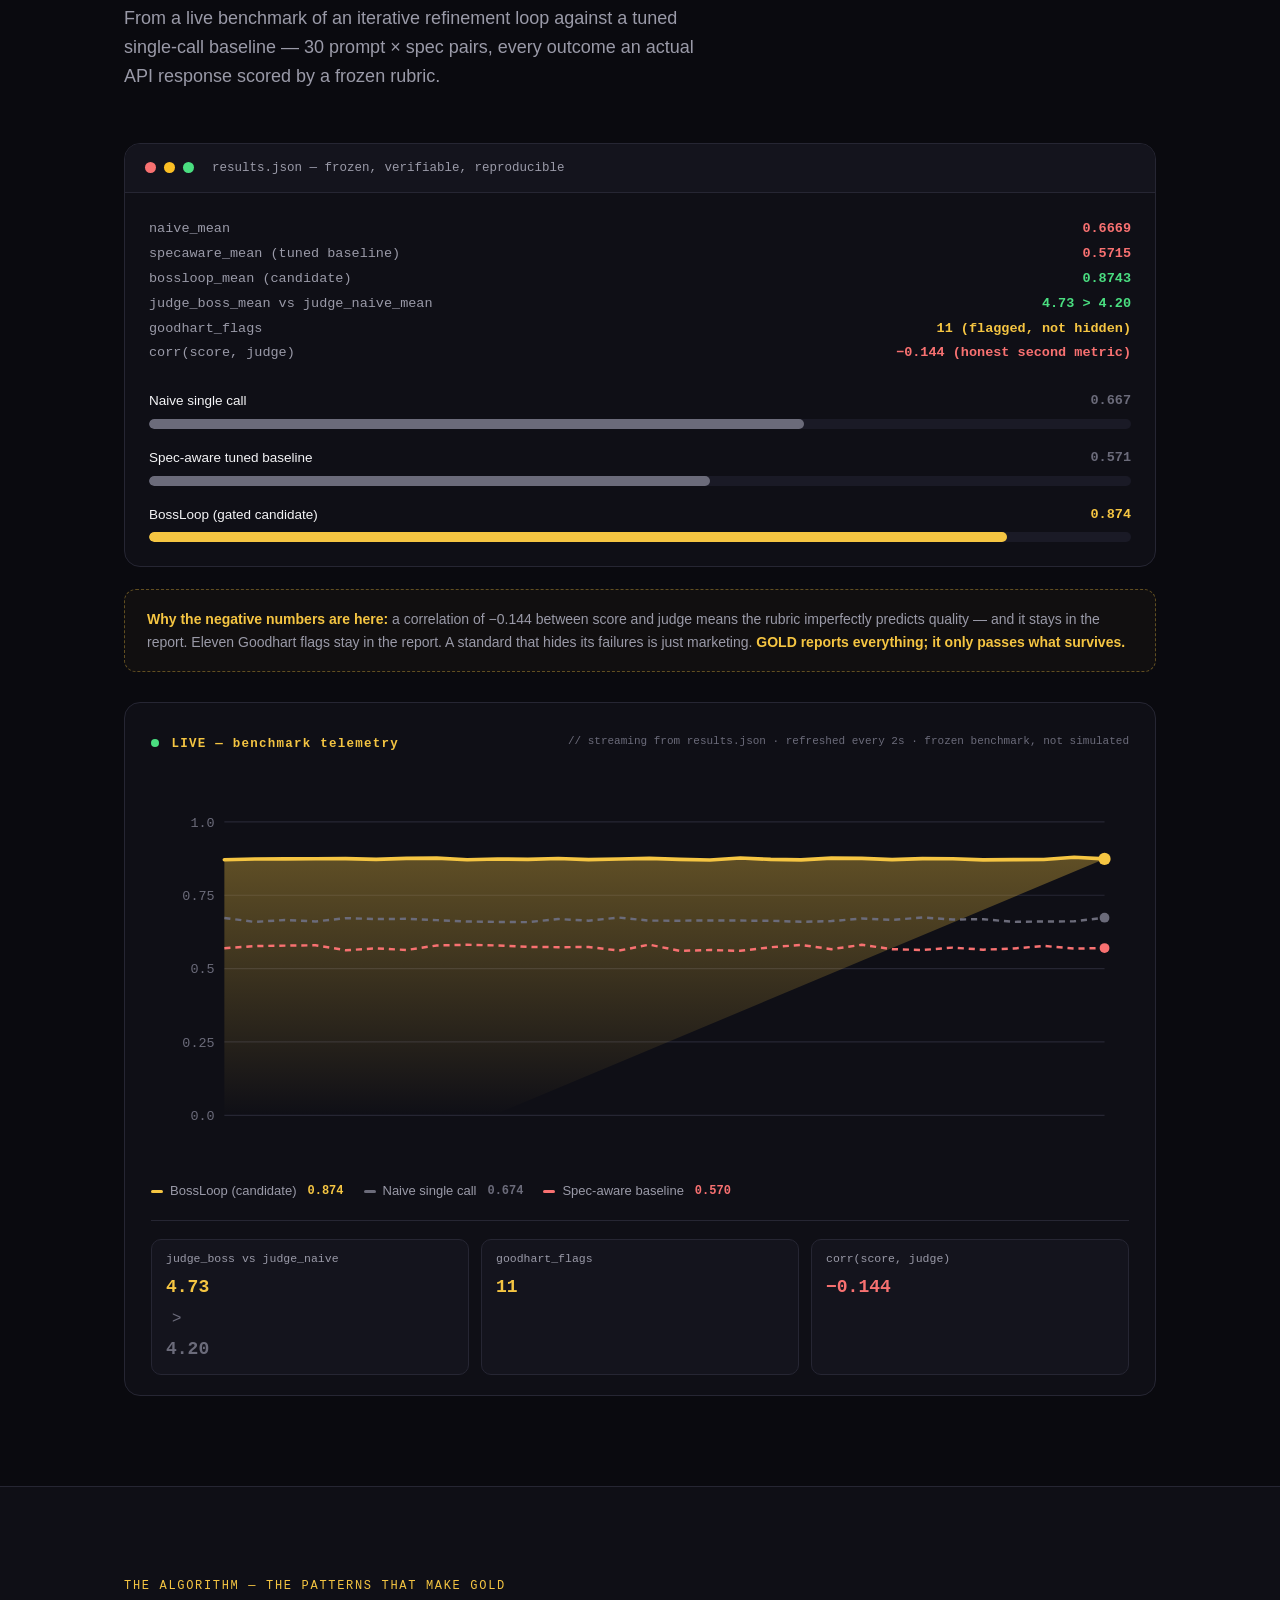
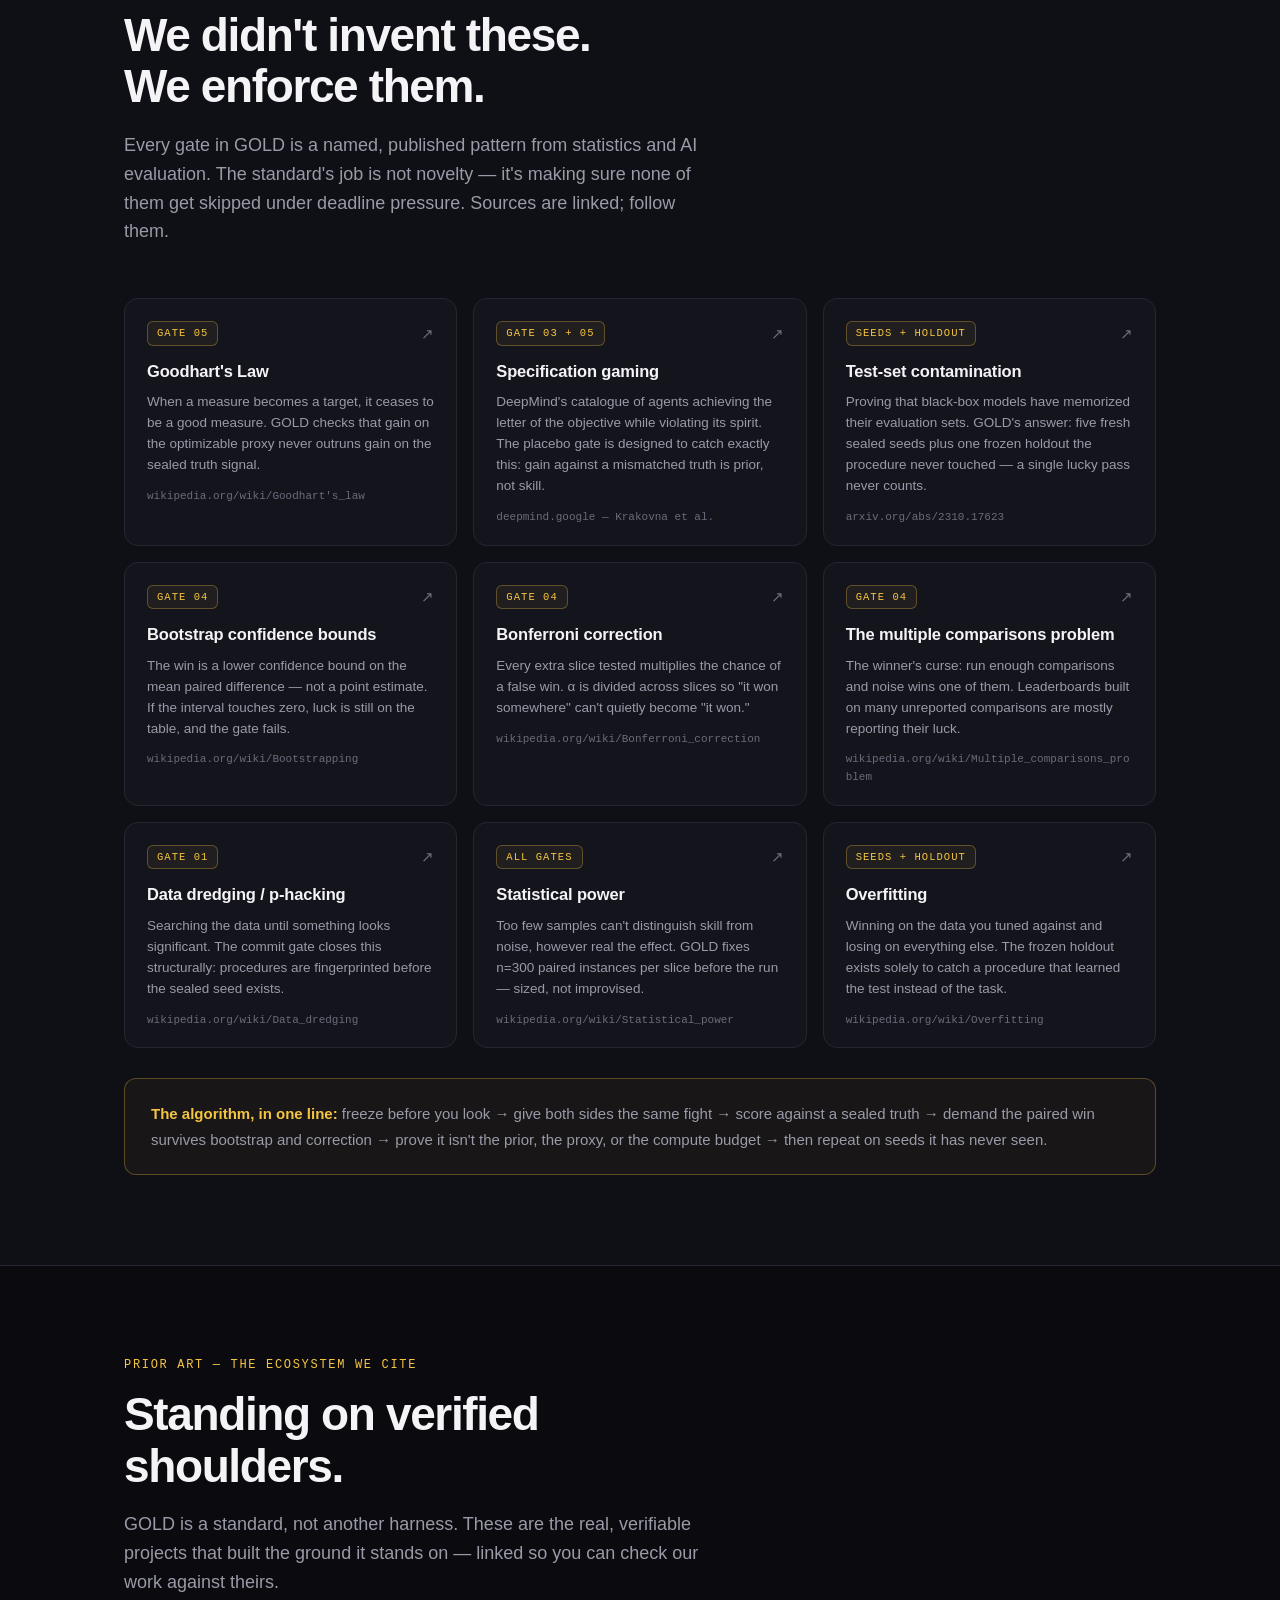
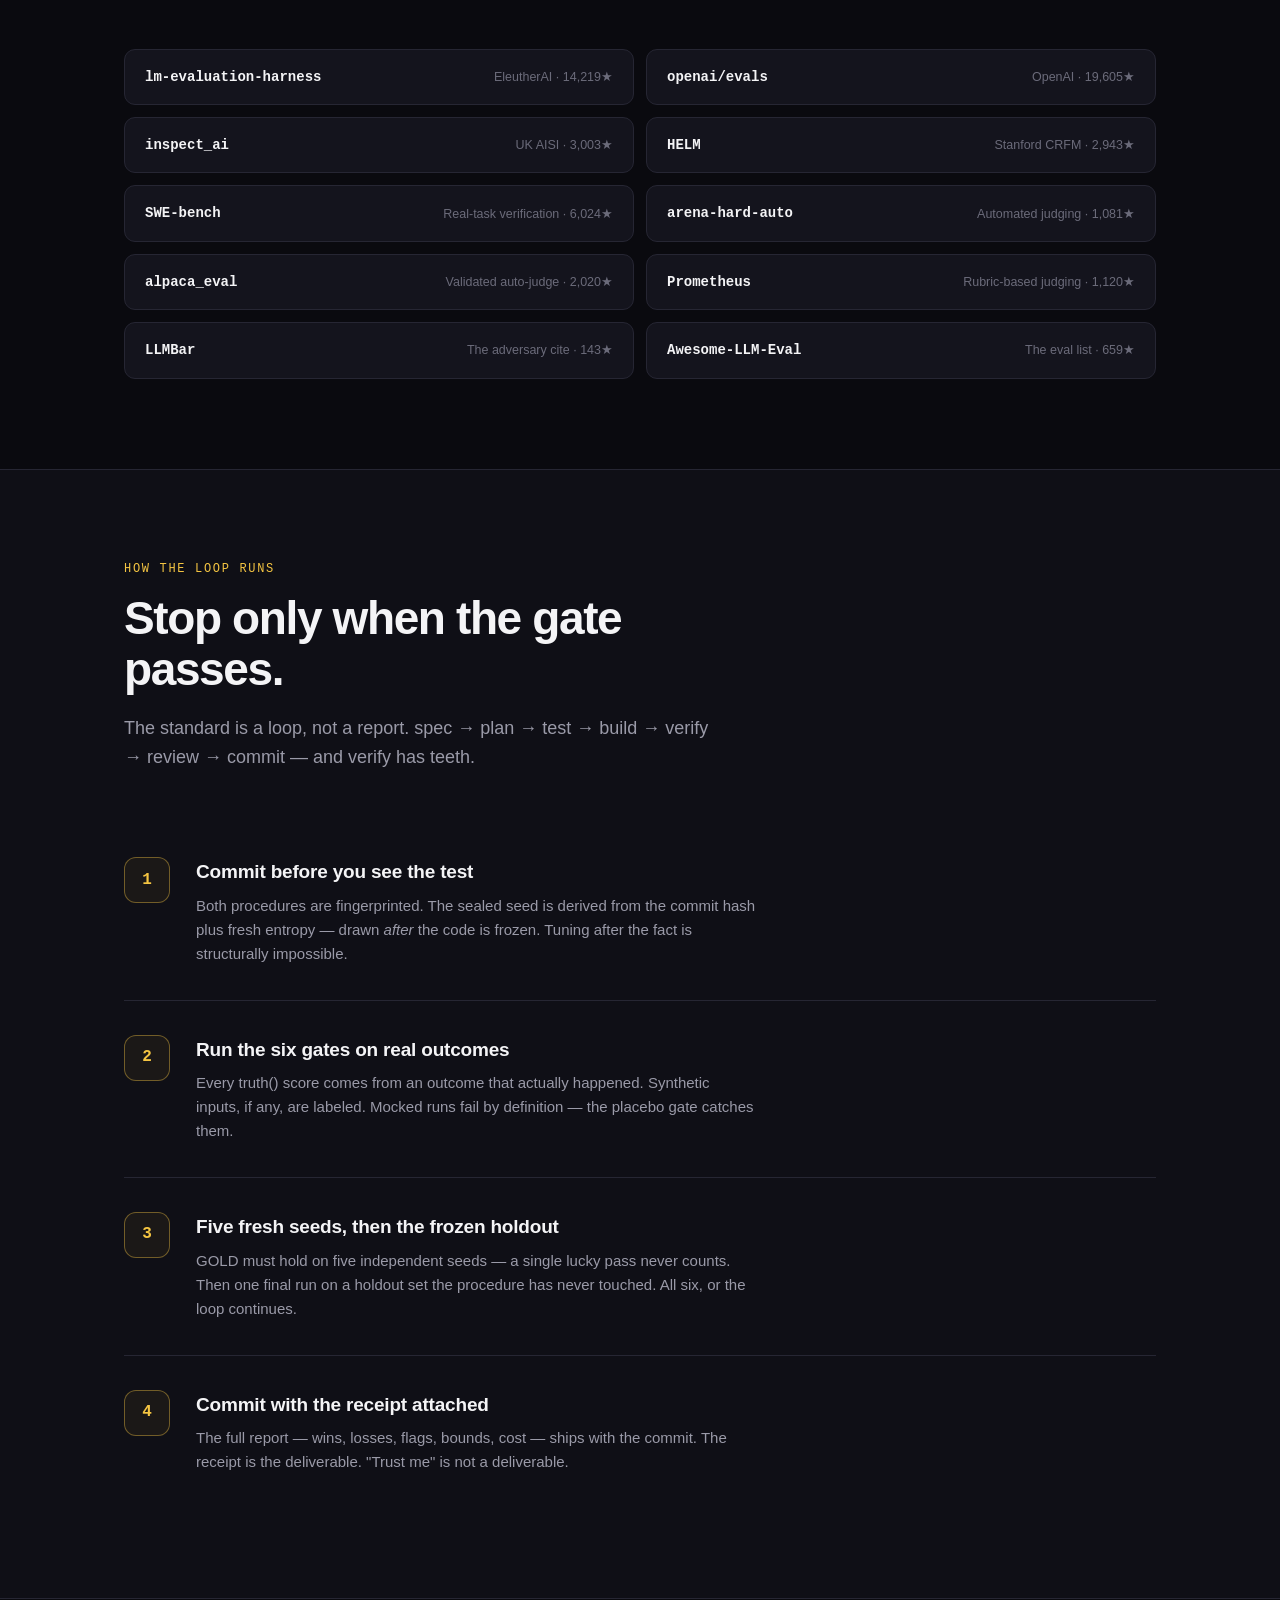
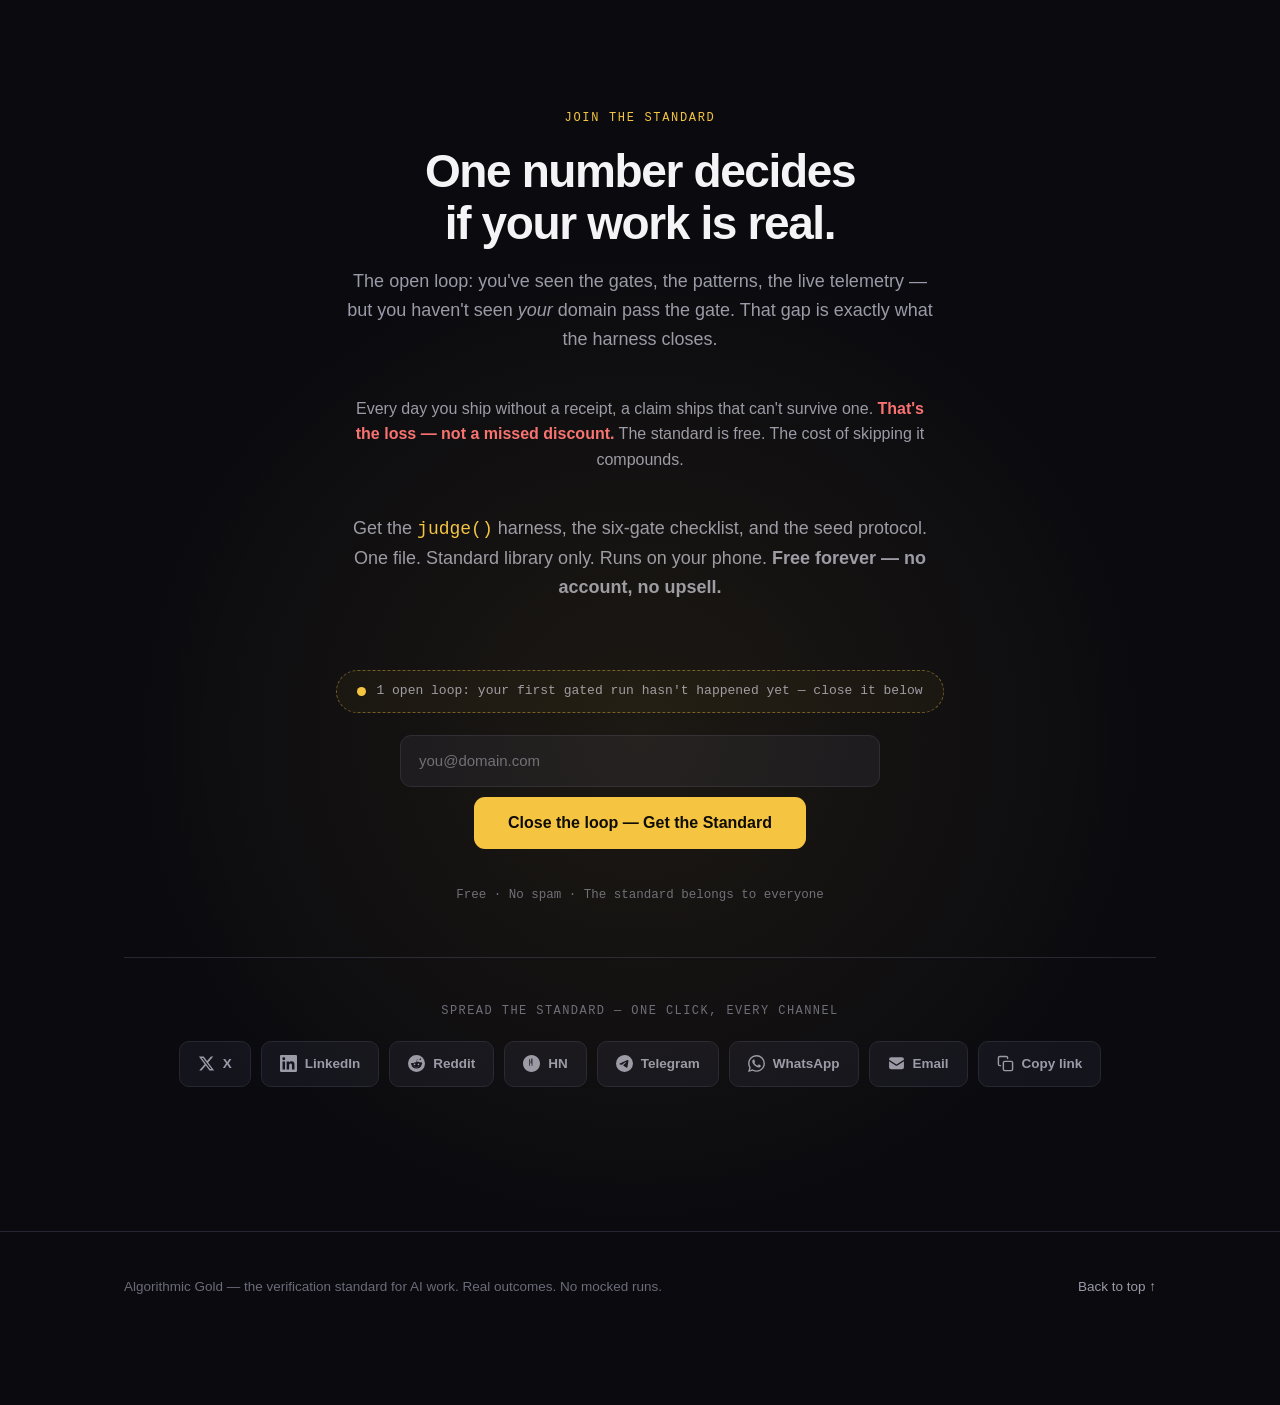
==== commit 507abd73: "feat: PWA install-as-app — beforeinstallprompt captured, custom gold install button on every page, i" ====
--- a/index.html
+++ b/index.html
@@ -254,6 +254,13 @@
 .lgs b{font-family:var(--mono);font-size:18px}
 .lgs em{font-style:normal;color:var(--dim);margin:0 6px}
 @media(max-width:760px){.lg-stats{grid-template-columns:1fr}}
+
+/* PWA install button */
+.pwa-install{position:fixed;right:18px;bottom:86px;z-index:98;display:none;align-items:center;gap:8px;background:var(--gold);color:#000;font-weight:700;font-size:13.5px;font-family:var(--sans);padding:11px 18px;border-radius:100px;border:none;cursor:pointer;box-shadow:0 4px 22px rgba(245,197,66,.4);transition:transform .15s,box-shadow .15s;min-height:44px}
+.pwa-install:hover{transform:translateY(-2px);box-shadow:0 6px 28px rgba(245,197,66,.55)}
+.pwa-install svg{flex-shrink:0}
+@media(prefers-reduced-motion:reduce){.pwa-install{transition:none}}
+@media(max-width:560px){.pwa-install{right:12px;bottom:78px;font-size:12.5px;padding:10px 14px}}
 </style>
 <script>
 // Google Search Console / dev-tools surface: console message + resource inventory
@@ -601,6 +608,7 @@
   </div>
 </div>
 
+<button class="pwa-install" id="pwa-install" type="button" title="Install Algorithmic Gold as an app"><svg width="15" height="15" viewBox="0 0 24 24" fill="none" stroke="currentColor" stroke-width="2.4" stroke-linecap="round" stroke-linejoin="round"><path d="M12 3v12"/><path d="m7 10 5 5 5-5"/><path d="M5 21h14"/></svg><span>Install app</span></button>
 <footer>
   <div class="wrap">
     <div>Algorithmic Gold — the verification standard for AI work. Real outcomes. No mocked runs.</div>
@@ -884,5 +892,48 @@
   });
 })();
 </script>
+<script>
+// PWA install: capture beforeinstallprompt, expose install button, iOS fallback
+(function(){
+  var btn = document.getElementById('pwa-install');
+  if (!btn) return;
+  var deferred = null;
+  var installed = false;
+
+  window.addEventListener('beforeinstallprompt', function(e){
+    e.preventDefault();
+    deferred = e;
+    btn.style.display = 'inline-flex';
+  });
+
+  window.addEventListener('appinstalled', function(){
+    installed = true;
+    btn.style.display = 'none';
+  });
+
+  // iOS Safari has no beforeinstallprompt — show share-instructions instead
+  var isIOS = /iPad|iPhone|iPod/.test(navigator.userAgent) && !window.MSStream;
+  var isStandalone = window.matchMedia('(display-mode: standalone)').matches || window.navigator.standalone === true;
+  if (isStandalone) installed = true;
+  if (isIOS && !isStandalone) btn.style.display = 'inline-flex';
+
+  btn.addEventListener('click', function(){
+    if (installed) return;
+    if (isIOS && !deferred) {
+      // iOS: instruct via Share → Add to Home Screen
+      alert('Install Algorithmic Gold:\n\n1. Tap the Share button in Safari\n2. Scroll down and tap "Add to Home Screen"\n3. Tap "Add"\n\nThe app then opens standalone, like a native app.');
+      return;
+    }
+    if (!deferred) {
+      alert('Install not offered by this browser right now. On Chrome/Edge/Android, the install option appears after visiting the site a moment. You can also use the browser menu → "Install app" / "Add to Home screen".');
+      return;
+    }
+    deferred.prompt();
+    deferred.userChoice.then(function(){
+      deferred = null;
+    });
+  });
+})();
+</script>
 </body>
 </html>
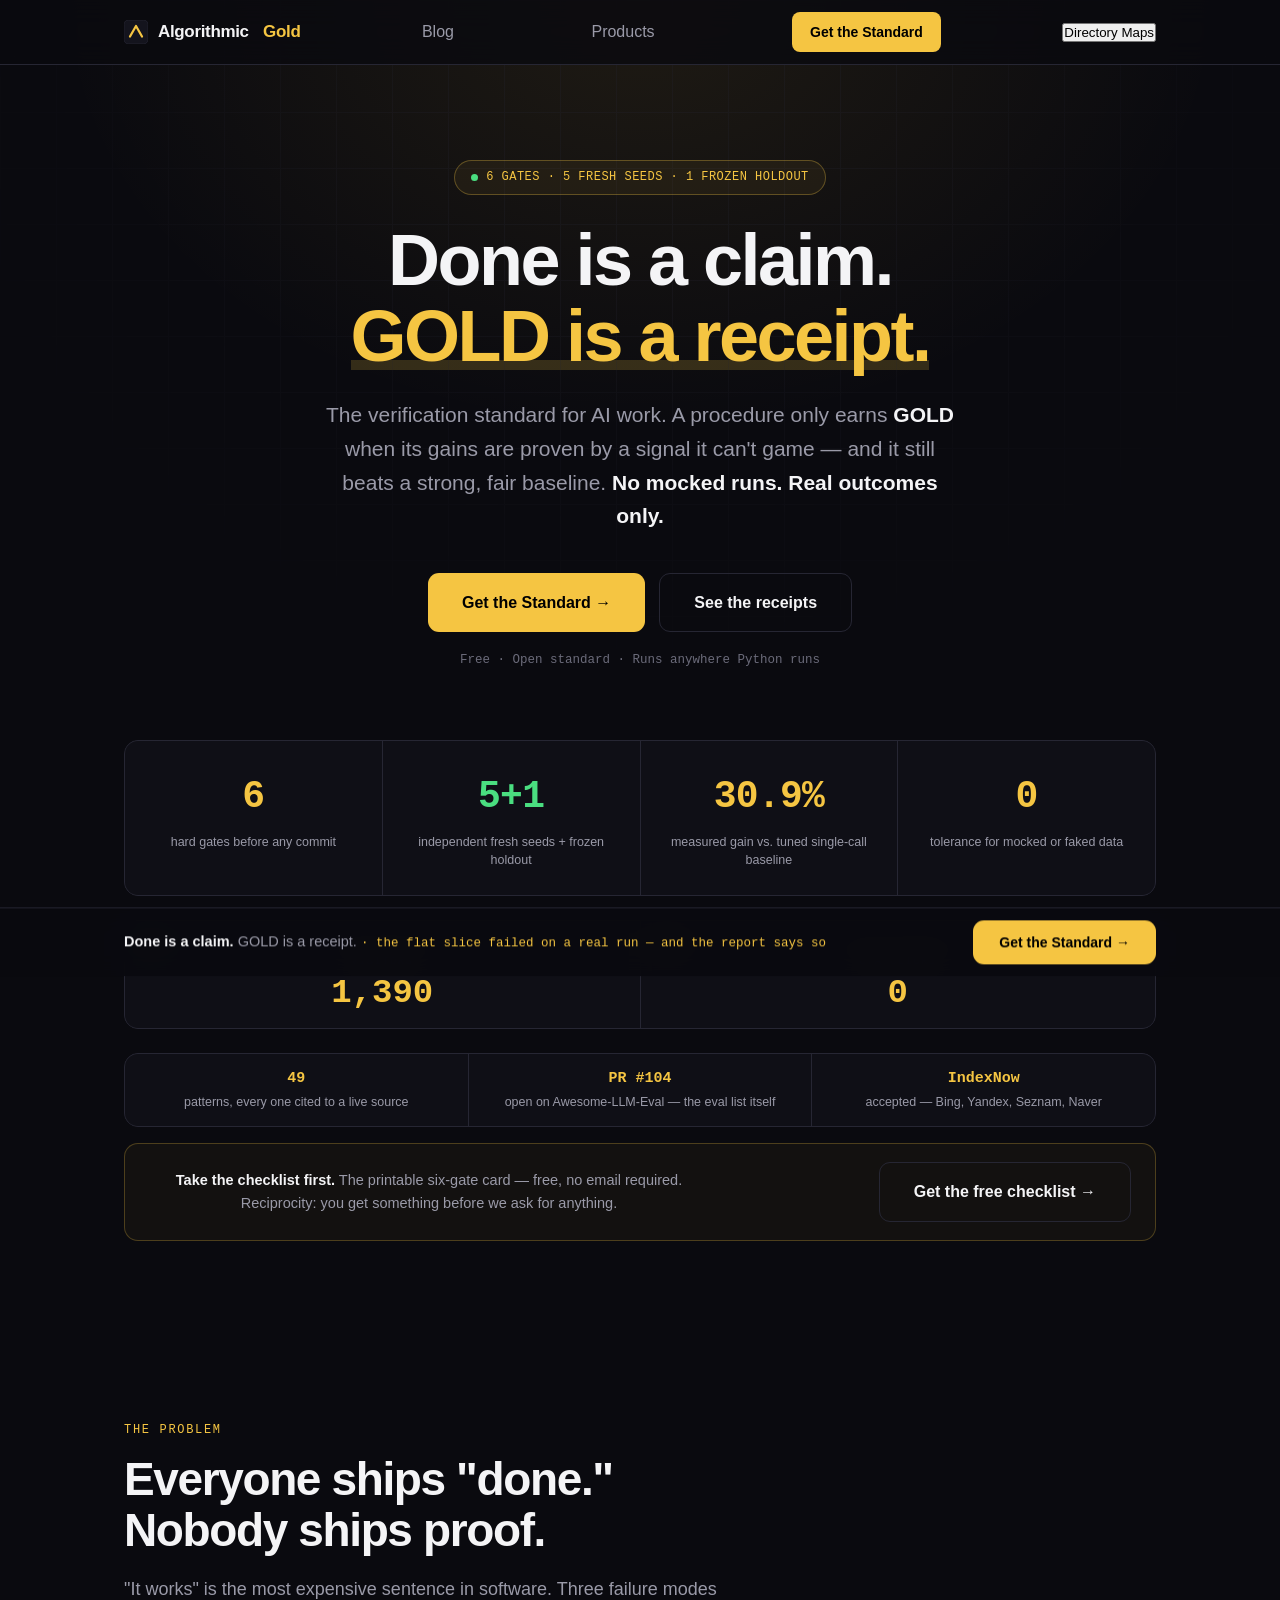
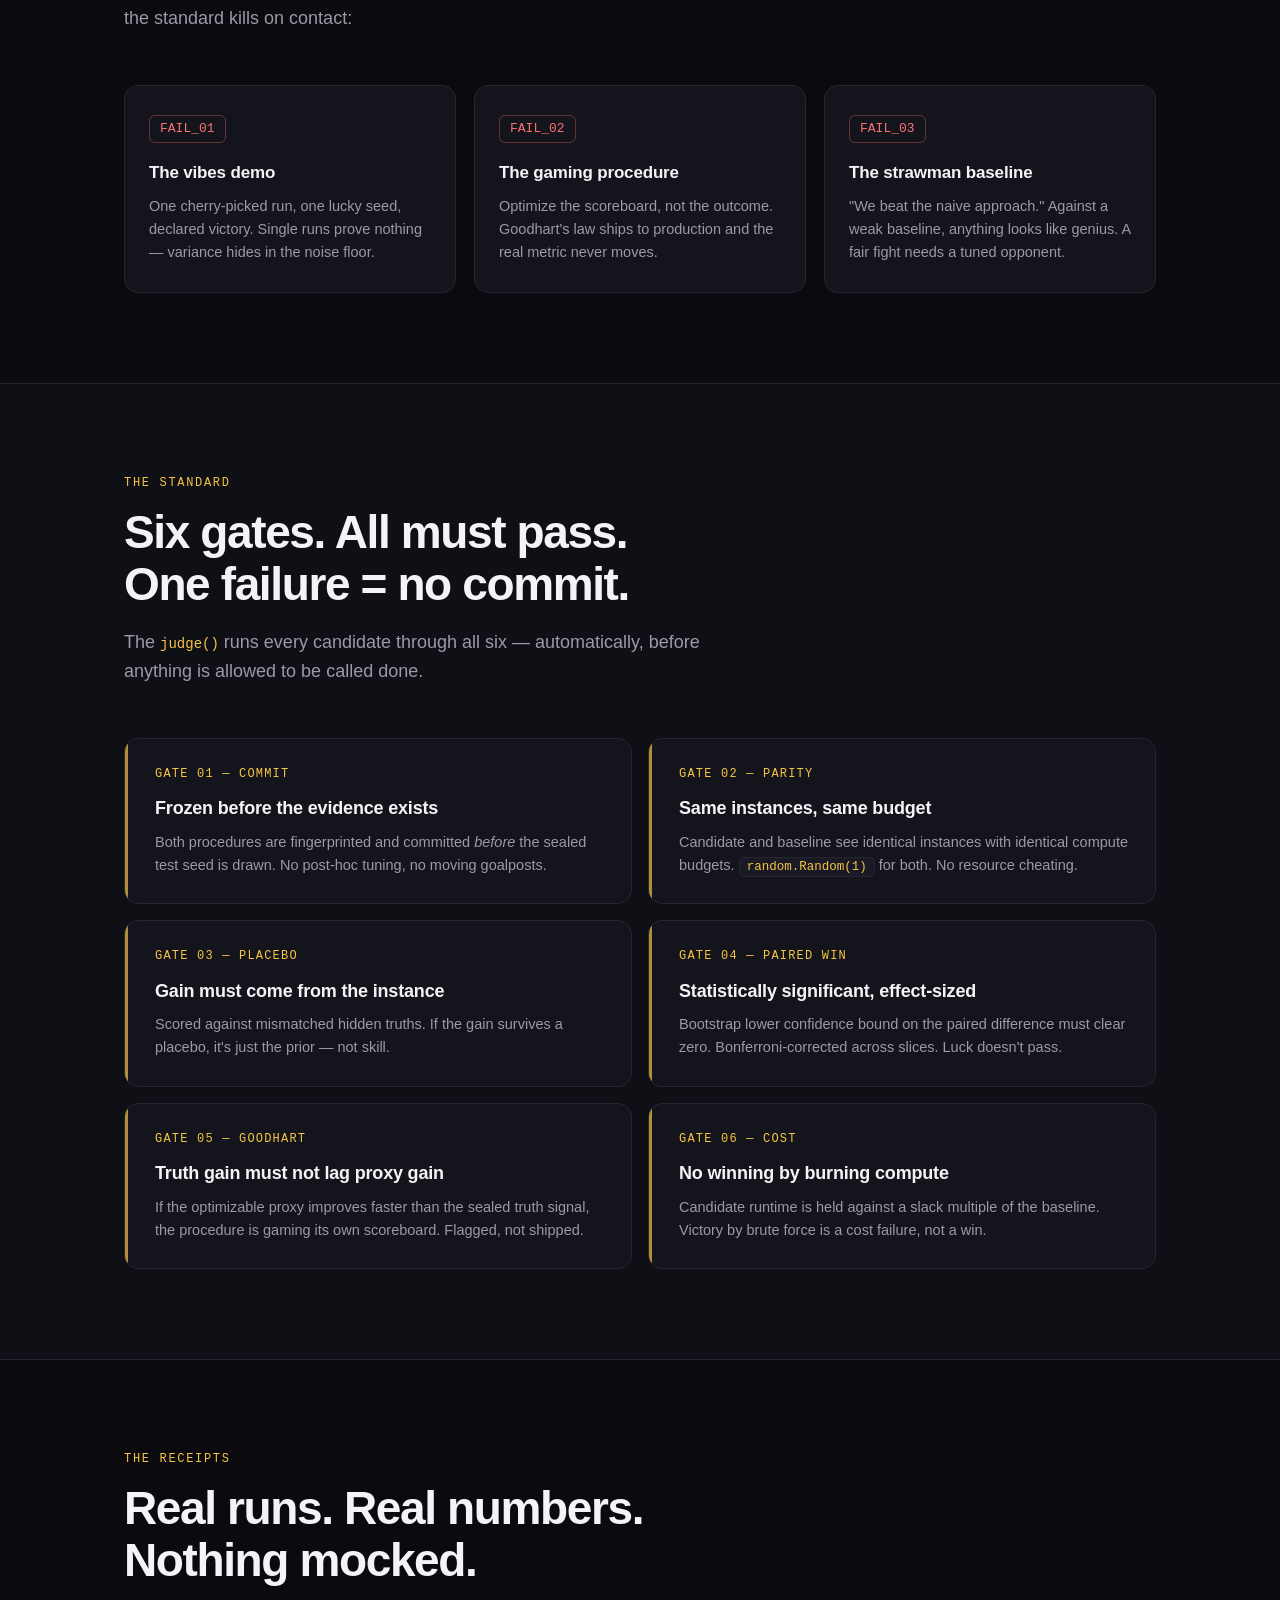
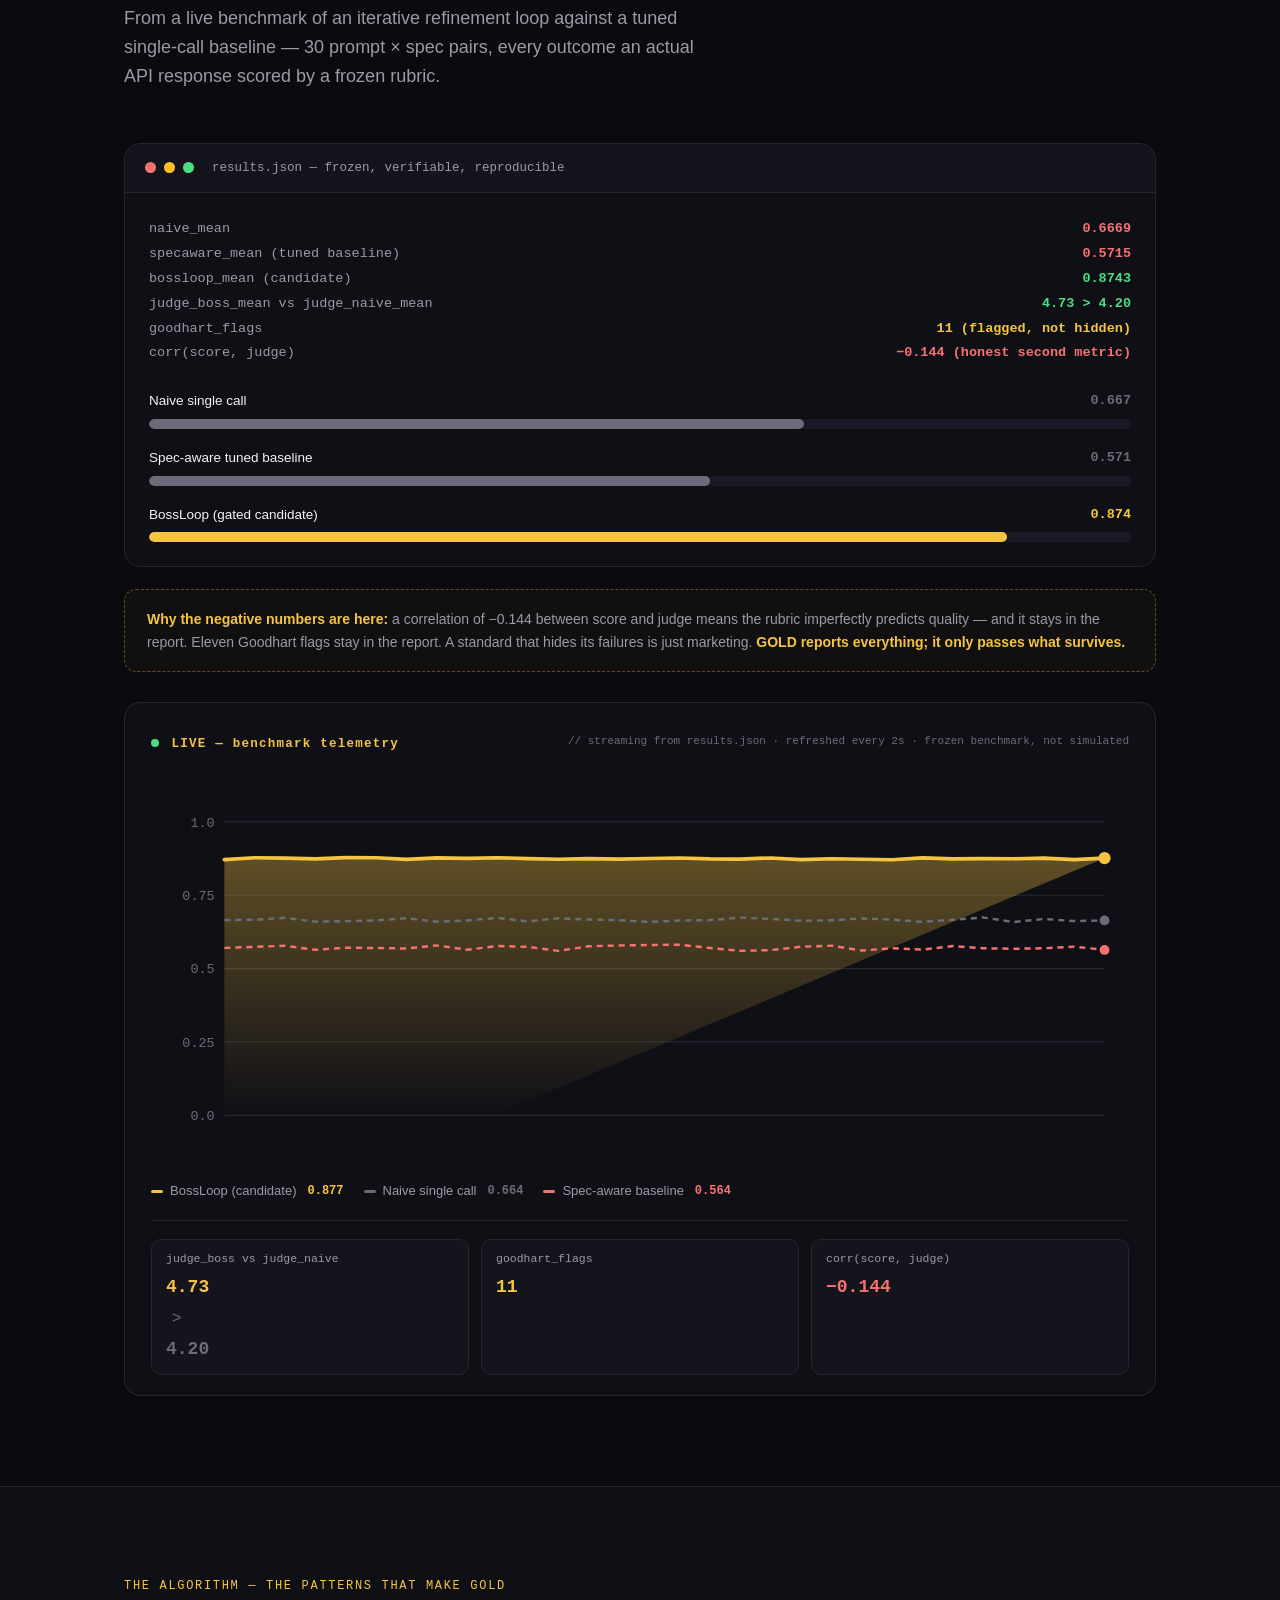
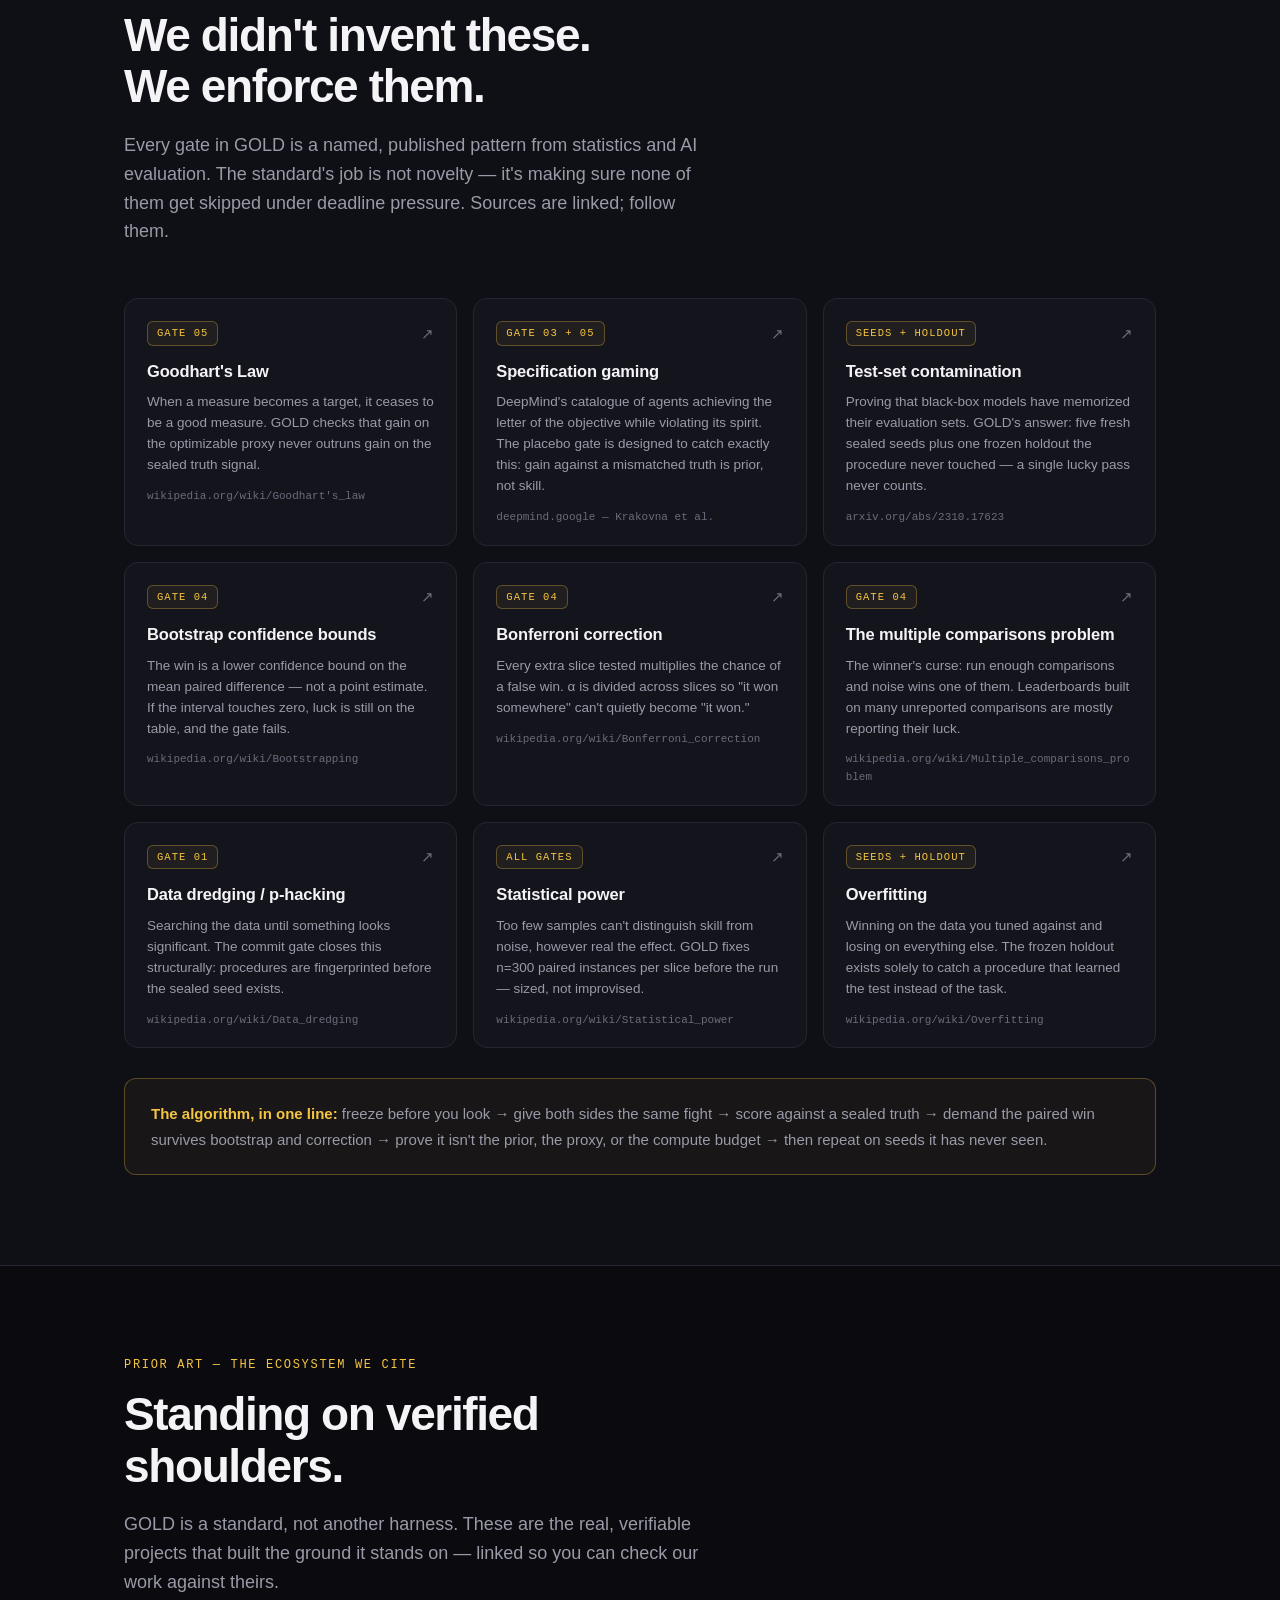
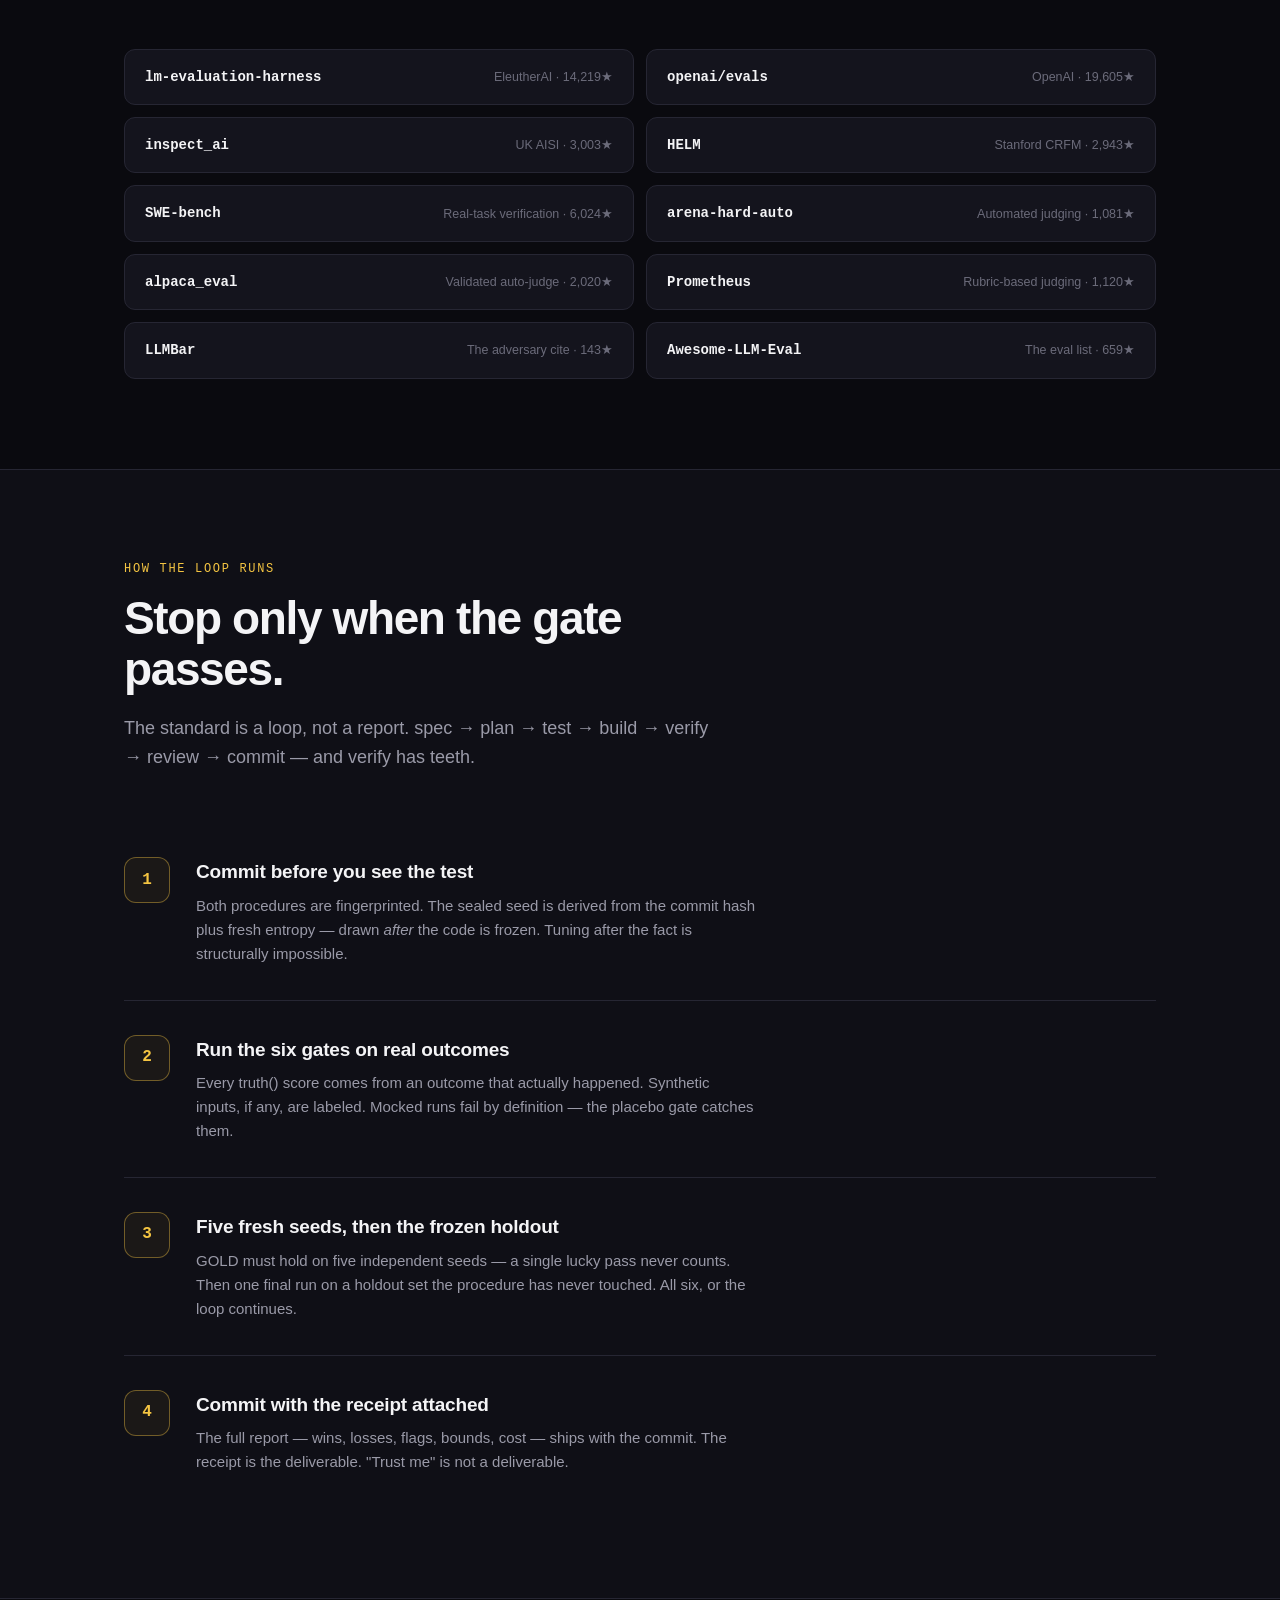
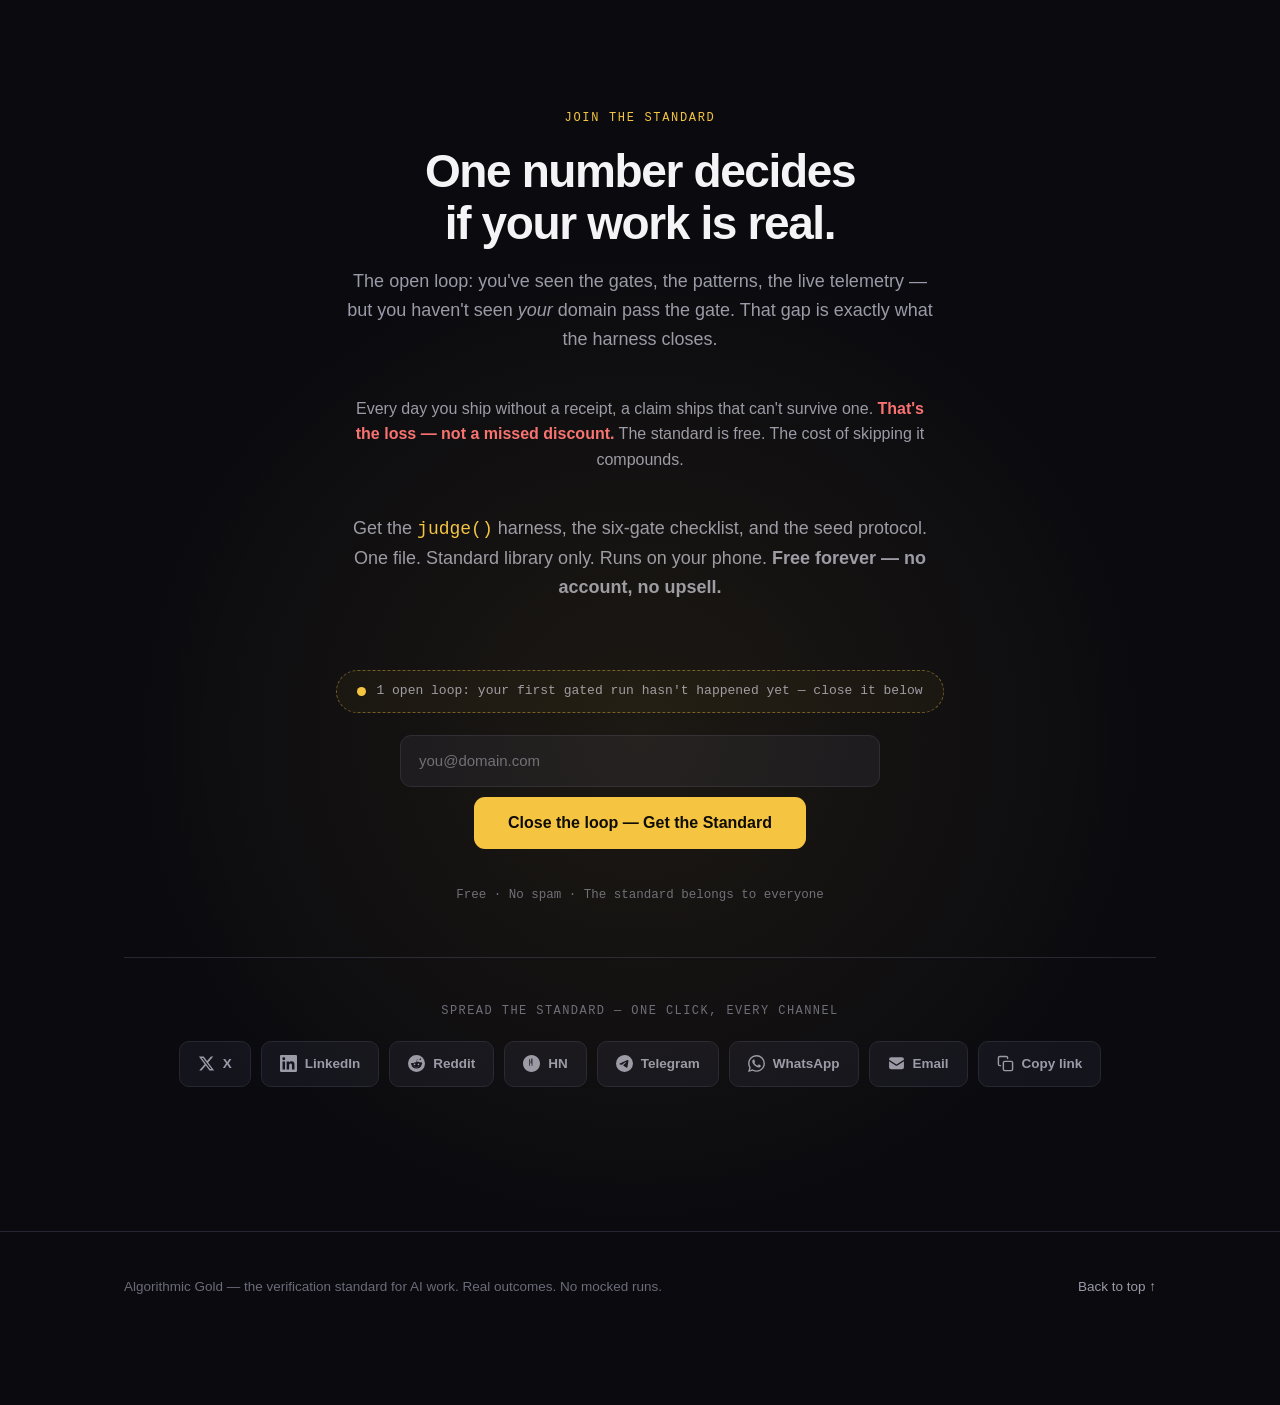
==== commit 0b08b6fd: "Technical work: Directory Maps tab + Google/Microsoft tags (commented, inactive) + SEO head pack. No" ====
--- a/index.html
+++ b/index.html
@@ -286,6 +286,71 @@
   c.info('%c Repo: github.com/jdkabattles/algorithmic-gold  ·  Standard: jdkabattles.github.io/algorithmic-gold/', 'color:#5a5a66;font-size:11px;');
 })();
 </script>
+<!-- === Technical additions — Directory Maps + discovery. No visible change to existing content. === -->
+<meta name="color-scheme" content="dark light">
+<meta property="og:site_name" content="Algorithmic Gold">
+<meta property="og:image:alt" content="Algorithmic Gold — Done Is a Claim. GOLD Is a Receipt.">
+<link rel="sitemap" type="application/xml" href="./sitemap.xml">
+<link rel="alternate" type="application/rss+xml" title="Algorithmic Gold" href="./feed.xml">
+<link rel="search" type="application/opensearchdescription+xml" title="Algorithmic Gold" href="./opensearch.xml">
+<meta name="msapplication-TileColor" content="#0a0a0f">
+<meta name="msapplication-config" content="./browserconfig.xml">
+<meta name="apple-mobile-web-app-capable" content="yes">
+<meta name="apple-mobile-web-app-status-bar-style" content="black-translucent">
+<link rel="stylesheet" href="./map-tether.css">
+<script type="application/ld+json">
+{
+  "@context": "https://schema.org",
+  "@graph": [
+    {
+      "@type": "WebSite",
+      "name": "Algorithmic Gold",
+      "url": "https://jdkabattles.github.io/algorithmic-gold/"
+    },
+    {
+      "@type": "Organization",
+      "name": "Algorithmic Gold",
+      "url": "https://jdkabattles.github.io/algorithmic-gold/"
+    },
+    {
+      "@type": "WebPage",
+      "name": "Algorithmic Gold — Done Is a Claim. GOLD Is a Receipt.",
+      "description": "The verification standard for AI work: gains proven by a signal the procedure can't game, against a strong fair baseline. Commit, parity, placebo, paired-corrected win, Goodhart, cost. Real receipts, not vibes.",
+      "url": "https://jdkabattles.github.io/algorithmic-gold/",
+      "isPartOf": {
+        "@type": "WebSite",
+        "name": "Algorithmic Gold",
+        "url": "https://jdkabattles.github.io/algorithmic-gold/"
+      }
+    }
+  ]
+}
+</script>
+<!-- TODO: Google Search Console verification — paste the REAL code from Search Console, then uncomment. No placeholder ships. -->
+<!-- <meta name="google-site-verification" content="PASTE_REAL_CODE_HERE"> -->
+<!-- TODO: Bing Webmaster verification — paste the REAL code, then uncomment. -->
+<!-- <meta name="msvalidate.01" content="PASTE_REAL_CODE_HERE"> -->
+<!-- TODO: Google / Microsoft tracking (GTM + GA4 + Clarity) — MARKETING PAGES ONLY.
+     Algorithmic Gold pages are marketing pages, not tool pages handling user data.
+     Fill in the REAL IDs, then uncomment. Do NOT ship placeholders as active values.
+     Tracking does NOT affect search discovery — sitemap, robots, canonical, and
+     content do. -->
+<!-- Google Tag Manager — fill real GTM ID, then uncomment.
+<script>(function(w,d,s,l,i){w[l]=w[l]||[];w[l].push({'gtm.start':new Date().getTime(),event:'gtm.js'});var f=d.getElementsByTagName(s)[0],j=d.createElement(s),dl=l!='dataLayer'?'&l='+l:'';j.async=true;j.src='https://www.googletagmanager.com/gtm.js?id='+i+dl;f.parentNode.insertBefore(j,f);})(window,document,'script','dataLayer','GTM-XXXXXXX');</script>
+-->
+<!-- GA4 direct (only if NOT using GTM) — fill real G- ID, then uncomment.
+<script async src="https://www.googletagmanager.com/gtag/js?id=G-XXXXXXXX"></script>
+<script>window.dataLayer=window.dataLayer||[];function gtag(){dataLayer.push(arguments);}gtag('js',new Date());gtag('config','G-XXXXXXXX');</script>
+-->
+<!-- Microsoft Clarity — fill real Clarity ID, then uncomment.
+<script type="text/javascript">
+    (function(c,l,a,r,i,t,y){
+        c[a]=c[a]||function(){(c[a].q=c[a].q||[]).push(arguments)};
+        t=l.createElement(r);t.async=1;t.src="https://www.clarity.ms/tag/"+i;
+        y=l.getElementsByTagName(r)[0];y.parentNode.insertBefore(t,y);
+    })(window, document, "clarity", "script", "REPLACE_WITH_CLARITY_ID");
+</script>
+-->
 </head>
 <body>
 
@@ -298,6 +363,8 @@
     <a href="./blog/" style="color:var(--muted);margin-right:16px">Blog</a>
     <a href="./products/" style="color:var(--muted);margin-right:16px">Products</a>
     <a href="#get" class="nav-cta">Get the Standard</a>
+  <!-- Directory Maps tab mount — the tab itself is the only new visible element. -->
+  <span data-tether-mount data-tether-base="./"></span>
   </div>
 </nav>
 
@@ -935,5 +1002,6 @@
   });
 })();
 </script>
+  <script src="./map-tether.js"></script>
 </body>
 </html>
--- a/map-tether.css
+++ b/map-tether.css
@@ -0,0 +1,248 @@
+/* Algorithmic Gold — Directory Maps Tether styles (map-tether.css).
+   Adapted from the Gold Is The Receipt tether. z-index raised above the
+   Algorithmic Gold fixed nav (z-index 100) so the drawer and its X stay
+   clickable. Host page styles untouched. */
+   Style-neutral, namespaced `gt-tether-*`. This file must NOT restyle the
+   host page. It styles ONLY elements it creates. No global resets, no
+   `body` / `a` / `button` selectors, no `!important` overrides of host styles.
+   The Directory Maps tab is small and inline by default. The drawer appears
+   only when the visitor opens it. There is no sticky bar, no floaty bar,
+   no ticker. The drawer has an X in the TOP RIGHT corner to close it.
+   The fallback corner tab (used only when the host page provides no mount
+   point) is small, has its own dismiss button, and never auto-opens. */
+
+.gt-tether-btn {
+  box-sizing: border-box;
+  display: inline-flex;
+  align-items: center;
+  justify-content: center;
+  min-height: 44px;
+  min-width: 64px;
+  padding: 10px 16px;
+  border-radius: 999px;
+  border: 1px solid #3a3742;
+  background: #f5c542;
+  color: #111;
+  font-family: system-ui, -apple-system, "Segoe UI", Roboto, Helvetica, Arial, sans-serif;
+  font-size: 15px;
+  font-weight: 800;
+  cursor: pointer;
+}
+.gt-tether-btn:hover { border-color: #f5c542; }
+.gt-tether-btn:focus-visible {
+  outline: 3px solid #f5c542;
+  outline-offset: 2px;
+}
+/* Full tab text on desktop, compact text on phones. */
+.gt-tether-btn-short { display: none; }
+@media (max-width: 560px) {
+  .gt-tether-btn-full { display: none; }
+  .gt-tether-btn-short { display: inline; }
+}
+
+/* Fallback corner tab: last resort only, when the host page has no mount.
+   Small, bottom-right, with its own dismiss button. Never auto-opens. */
+.gt-tether-fallback {
+  box-sizing: border-box;
+  position: fixed;
+  right: 12px;
+  bottom: 12px;
+  z-index: 200;
+  display: flex;
+  align-items: center;
+  gap: 6px;
+  padding: 6px;
+  border-radius: 999px;
+  background: rgba(20, 19, 28, 0.96);
+  border: 1px solid #3a3742;
+  box-shadow: 0 8px 24px rgba(0, 0, 0, 0.35);
+}
+.gt-tether-dismiss {
+  box-sizing: border-box;
+  width: 36px;
+  height: 36px;
+  min-width: 36px;
+  min-height: 36px;
+  border-radius: 50%;
+  border: 1px solid #3a3742;
+  background: transparent;
+  color: #f4f4f6;
+  font-size: 20px;
+  line-height: 1;
+  cursor: pointer;
+}
+.gt-tether-dismiss:focus-visible {
+  outline: 3px solid #f5c542;
+  outline-offset: 2px;
+}
+
+/* Scrim + drawer: appear ONLY when the visitor opens Directory Maps. */
+.gt-tether-scrim {
+  position: fixed;
+  inset: 0;
+  z-index: 200;
+  background: rgba(0, 0, 0, 0.55);
+}
+.gt-tether-drawer {
+  box-sizing: border-box;
+  position: fixed;
+  top: 0;
+  right: 0;
+  z-index: 210;
+  width: min(480px, 92vw);
+  height: 100dvh;
+  overflow-y: auto;
+  background: #1d1a22;
+  border-left: 1px solid #2a2836;
+  padding: 24px;
+  color: #f5f4f0;
+  font-family: system-ui, -apple-system, "Segoe UI", Roboto, Helvetica, Arial, sans-serif;
+  line-height: 1.6;
+  box-shadow: -20px 0 60px rgba(0, 0, 0, 0.5);
+}
+/* Drawer head: relative so the X can sit in the TOP RIGHT corner. */
+.gt-tether-head {
+  position: relative;
+  padding-right: 56px;
+}
+.gt-tether-head h2,
+.gt-tether-title {
+  margin: 0 0 8px;
+  font-size: 28px;
+  line-height: 1.2;
+  color: #f5f4f0;
+}
+.gt-tether-sub {
+  margin: 0 0 16px;
+  color: #c4c0b8;
+  font-size: 15px;
+}
+.gt-tether-search-label {
+  display: block;
+  font-weight: 700;
+  margin-bottom: 6px;
+  color: #f5f4f0;
+}
+.gt-tether-search {
+  box-sizing: border-box;
+  width: 100%;
+  min-height: 44px;
+  padding: 10px 12px;
+  border-radius: 8px;
+  border: 1px solid #2a2836;
+  background: #0b0b10;
+  color: #f5f4f0;
+  font: inherit;
+}
+/* X button in the TOP RIGHT corner of the drawer. Closes Directory Maps. */
+.gt-tether-close {
+  box-sizing: border-box;
+  position: absolute;
+  top: 0;
+  right: 0;
+  width: 44px;
+  height: 44px;
+  min-width: 44px;
+  min-height: 44px;
+  padding: 0;
+  border-radius: 50%;
+  border: 1px solid #2a2836;
+  background: #201e2a;
+  color: #f5f4f0;
+  font: inherit;
+  font-size: 24px;
+  font-weight: 700;
+  line-height: 1;
+  cursor: pointer;
+}
+.gt-tether-close:hover { border-color: #f5c542; }
+.gt-tether-close:focus-visible {
+  outline: 3px solid #f5c542;
+  outline-offset: 2px;
+}
+.gt-tether-group { margin-top: 24px; }
+.gt-tether-group h3 {
+  margin: 0 0 10px;
+  font-size: 14px;
+  letter-spacing: 0.12em;
+  text-transform: uppercase;
+  color: #f5c542;
+}
+.gt-tether-group ul {
+  list-style: none;
+  margin: 0;
+  padding: 0;
+  display: grid;
+  gap: 10px;
+}
+.gt-tether-group li {
+  border: 1px solid #2a2836;
+  border-radius: 10px;
+  padding: 12px;
+  background: #0b0b10;
+}
+.gt-tether-group li a {
+  font-weight: 750;
+  text-decoration: none;
+  color: #f5c542;
+}
+.gt-tether-group li span {
+  display: block;
+  color: #c4c0b8;
+  margin-top: 4px;
+  font-size: 14px;
+}
+/* Coming Soon: plain text, NO link. Title reads as text, not a link,
+   and the "Coming Soon" label sits underneath it, visually unmistakable. */
+.gt-tether-coming-title {
+  display: block;
+  font-weight: 750;
+  color: #f5f4f0;
+}
+.gt-tether-coming-soon {
+  display: inline-block;
+  margin-top: 6px;
+  padding: 2px 10px;
+  border-radius: 999px;
+  border: 1px solid #3d3520;
+  background: rgba(245, 197, 66, 0.12);
+  color: #e8c96a;
+  font-size: 12px;
+  font-weight: 800;
+  letter-spacing: 0.08em;
+  text-transform: uppercase;
+}
+.gt-tether-coming .gt-tether-coming-soon {
+  display: inline-block;
+  margin-top: 6px;
+}
+/* Subpages: nested list under their parent site. Each links to its page. */
+.gt-tether-subpages {
+  margin-top: 10px;
+  padding-left: 12px;
+  border-left: 2px solid #2a2836;
+}
+.gt-tether-subpage {
+  border: none !important;
+  padding: 6px 0 6px 4px !important;
+  background: transparent !important;
+}
+.gt-tether-subpage a {
+  font-weight: 700;
+  font-size: 15px;
+}
+.gt-tether-subpage span {
+  font-size: 13px;
+}
+.gt-tether-empty { color: #c4c0b8; }
+
+/* Reduced motion: no transitions anywhere in the tether. */
+@media (prefers-reduced-motion: reduce) {
+  .gt-tether-btn,
+  .gt-tether-dismiss,
+  .gt-tether-close,
+  .gt-tether-group li {
+    transition: none !important;
+    animation: none !important;
+  }
+}
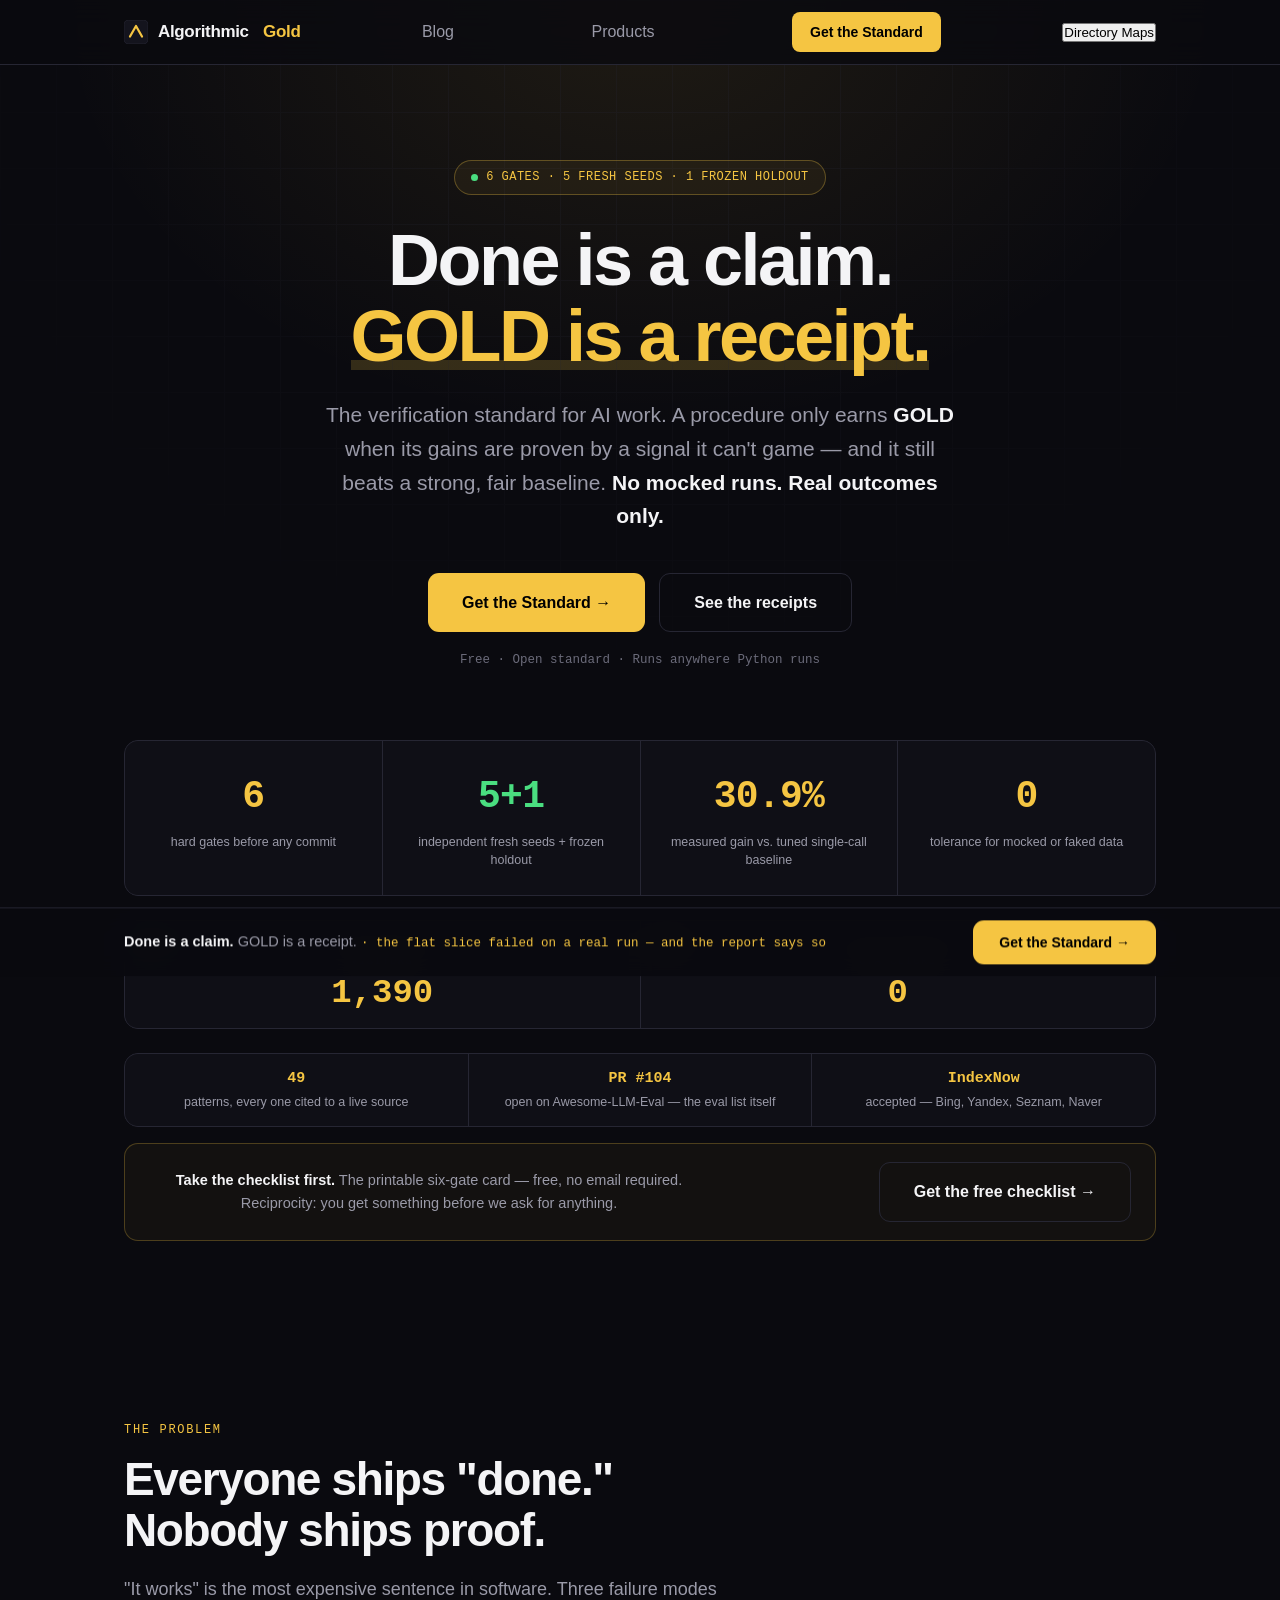
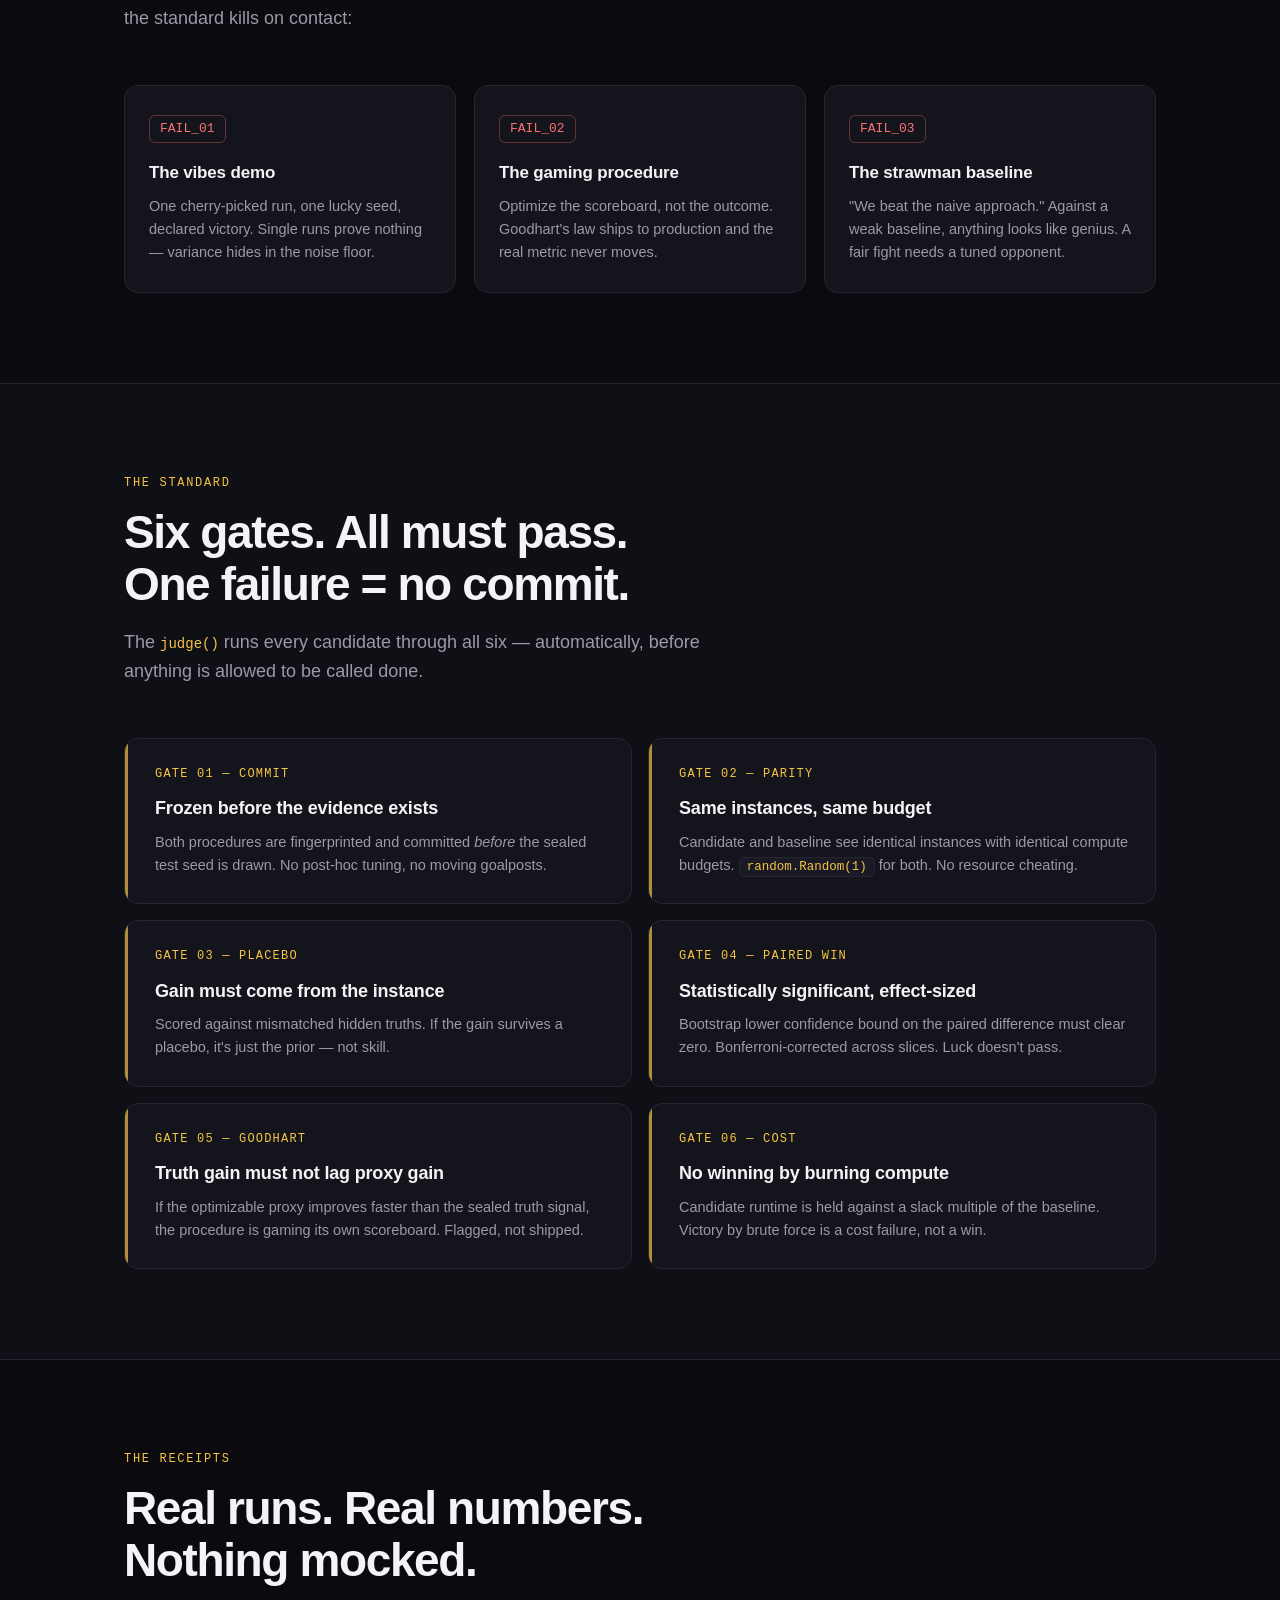
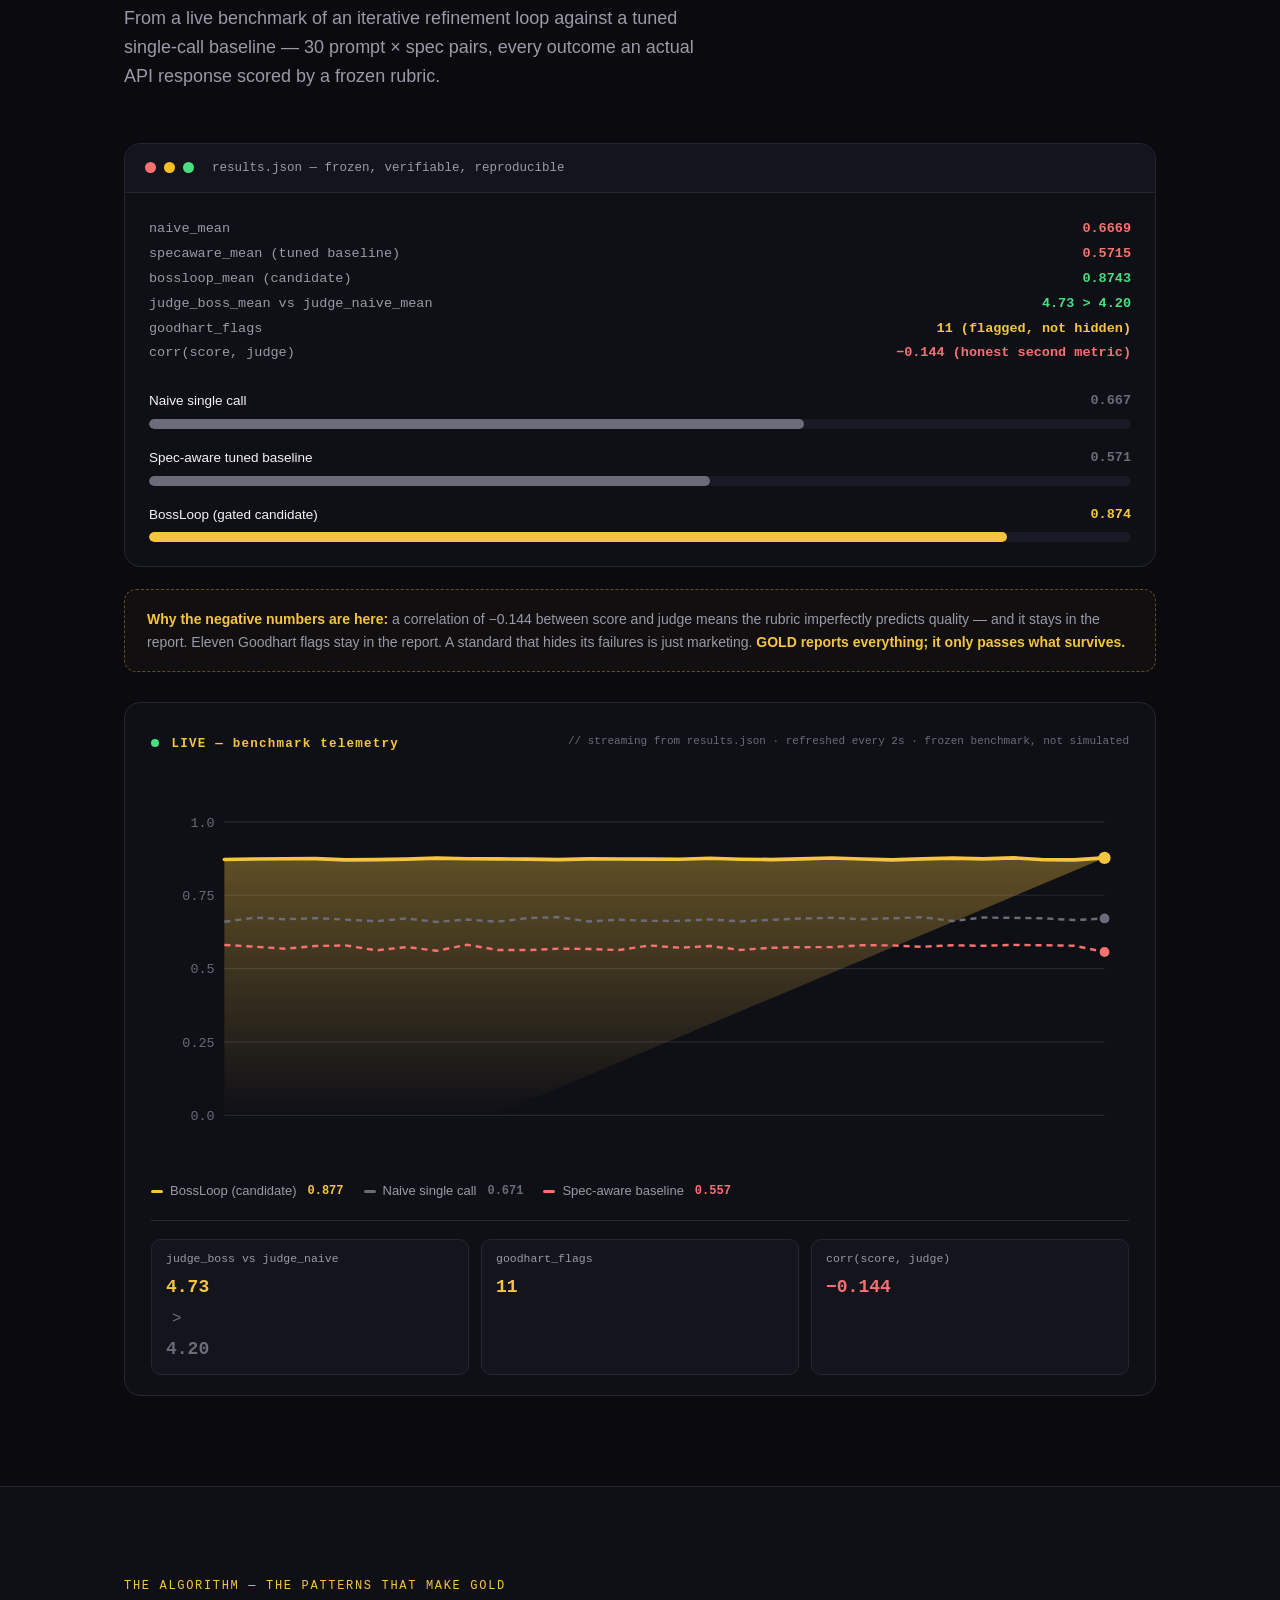
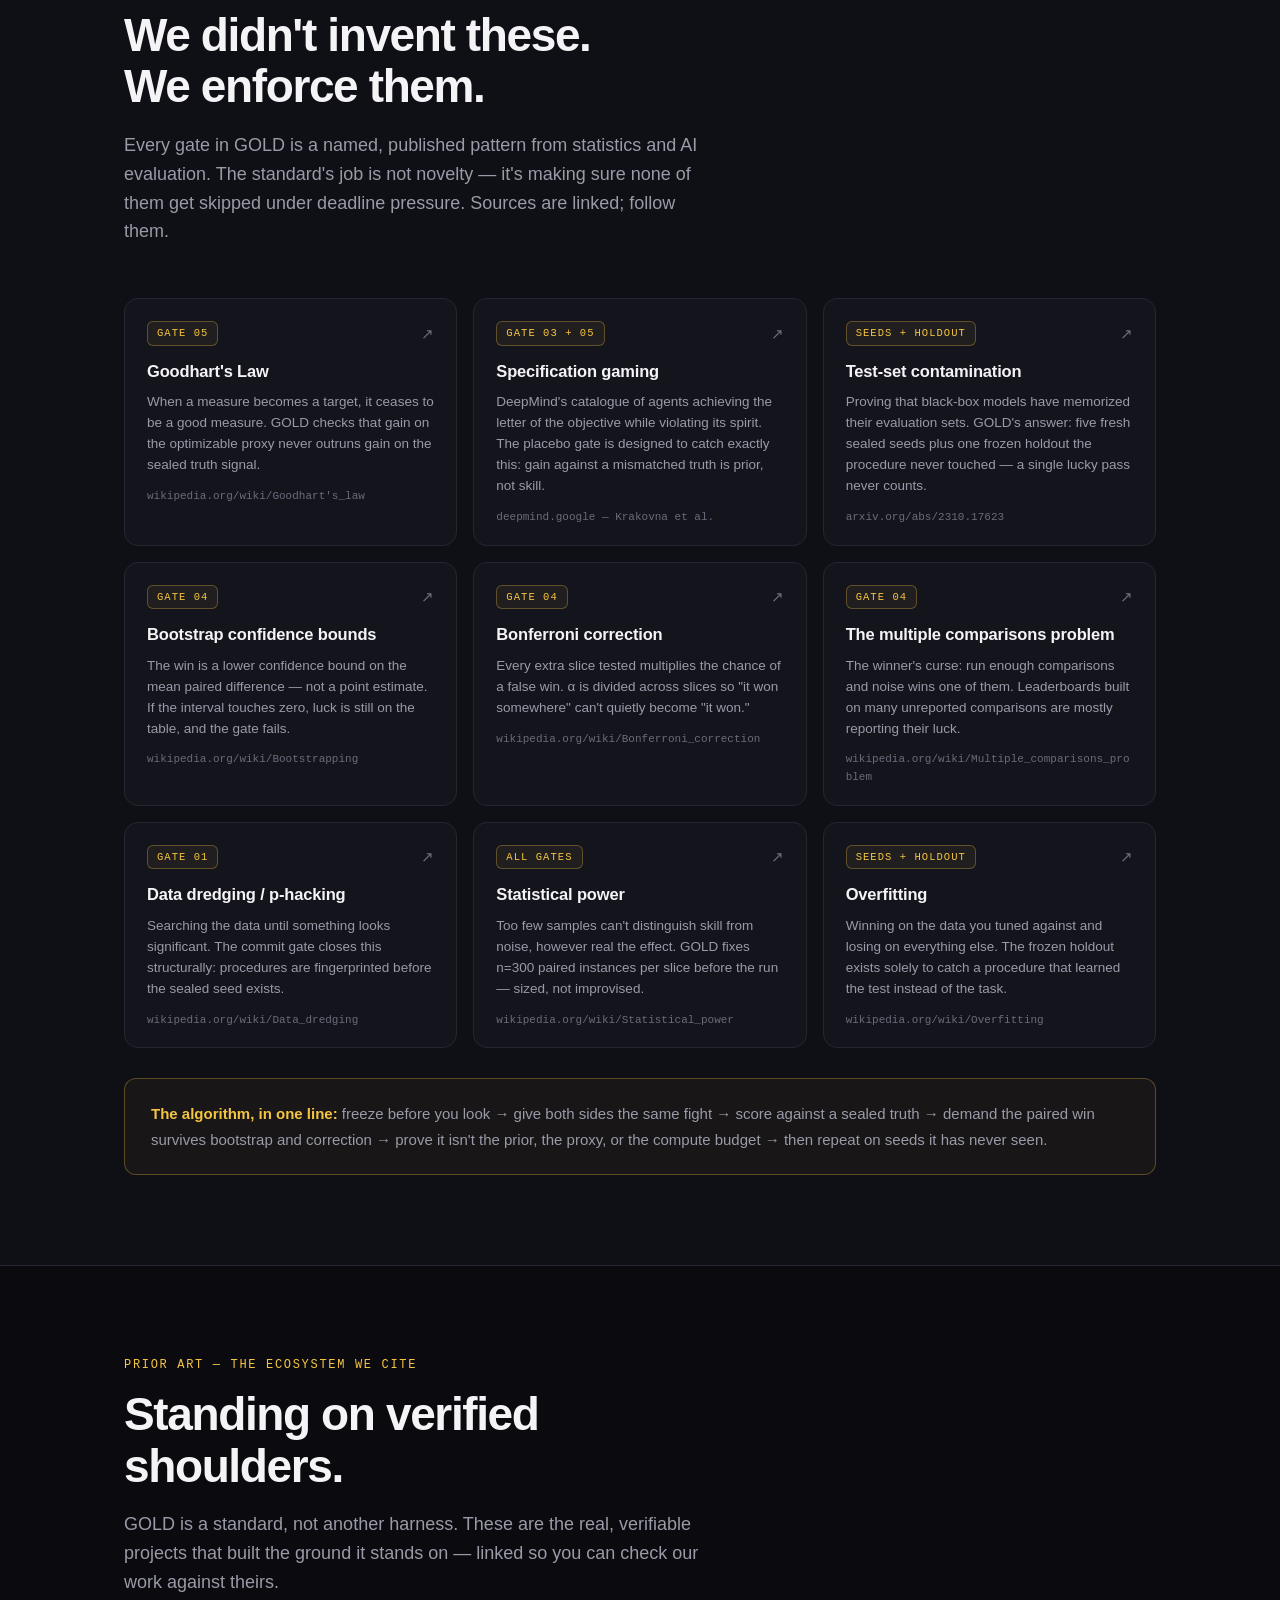
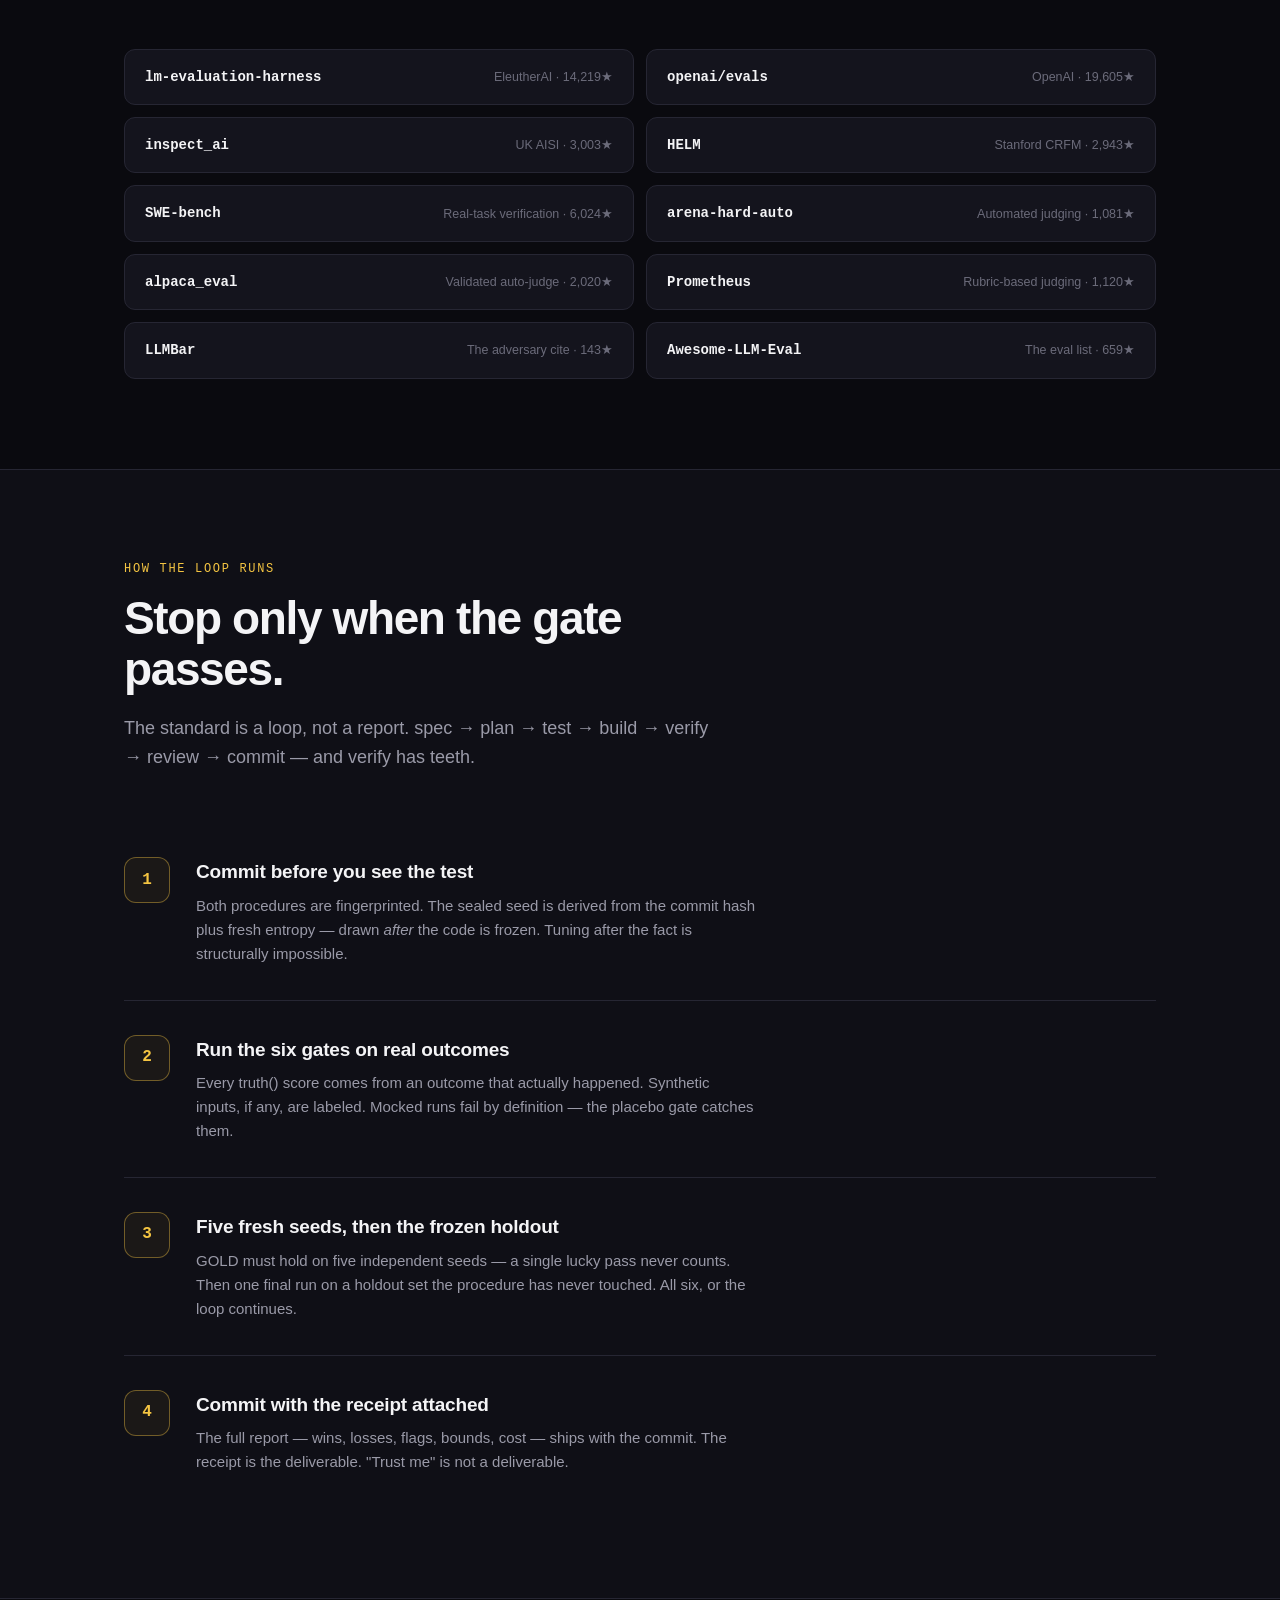
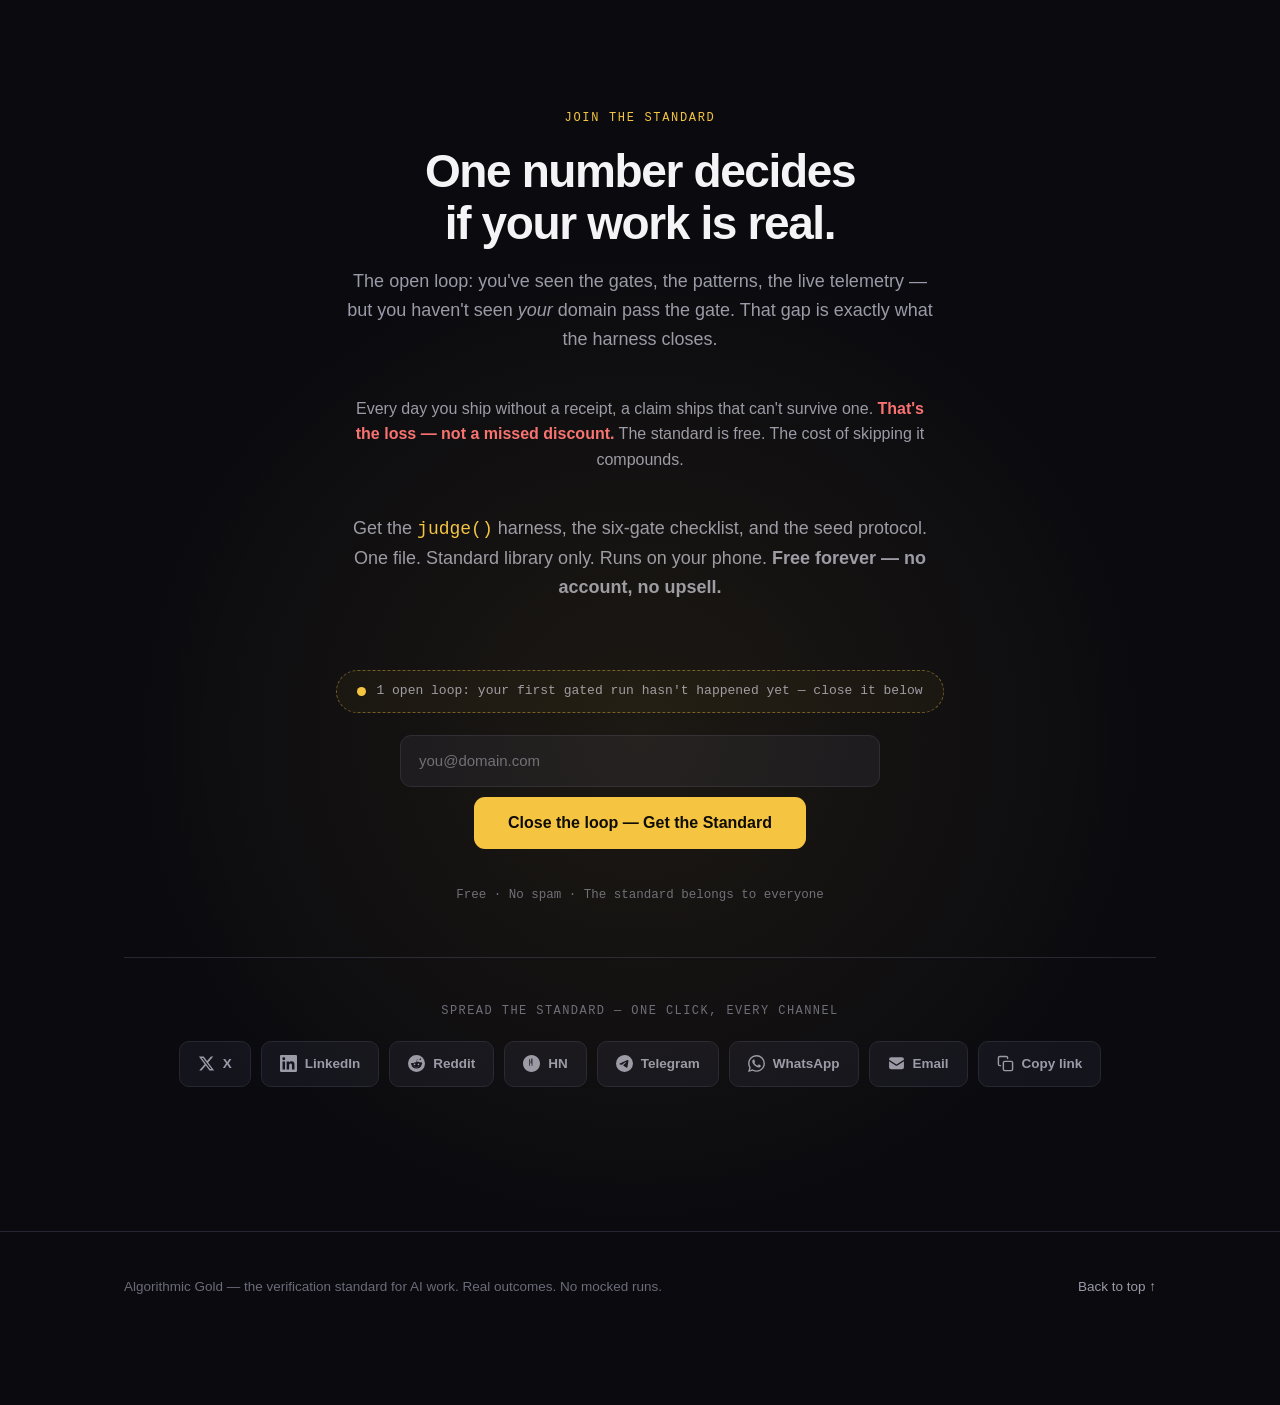
==== commit ef688c76: "Fix Directory Maps display: store map-tether.js as plain JS (was base64, never executed); flip Gover" ====
--- a/index.html
+++ b/index.html
@@ -48,7 +48,7 @@
 
 /* nav */
 nav{position:fixed;top:0;left:0;right:0;z-index:100;background:rgba(10,10,15,.82);backdrop-filter:blur(14px);border-bottom:1px solid var(--border)}
-nav .wrap{display:flex;align-items:center;justify-content:space-between;height:64px}
+nav .wrap{display:flex;align-items:center;justify-content:space-between;flex-wrap:wrap;min-height:64px}
 .logo{display:flex;align-items:center;gap:10px;font-weight:700;font-size:17px;letter-spacing:-.02em}
 .logo svg{flex-shrink:0}
 .logo span{color:var(--gold)}
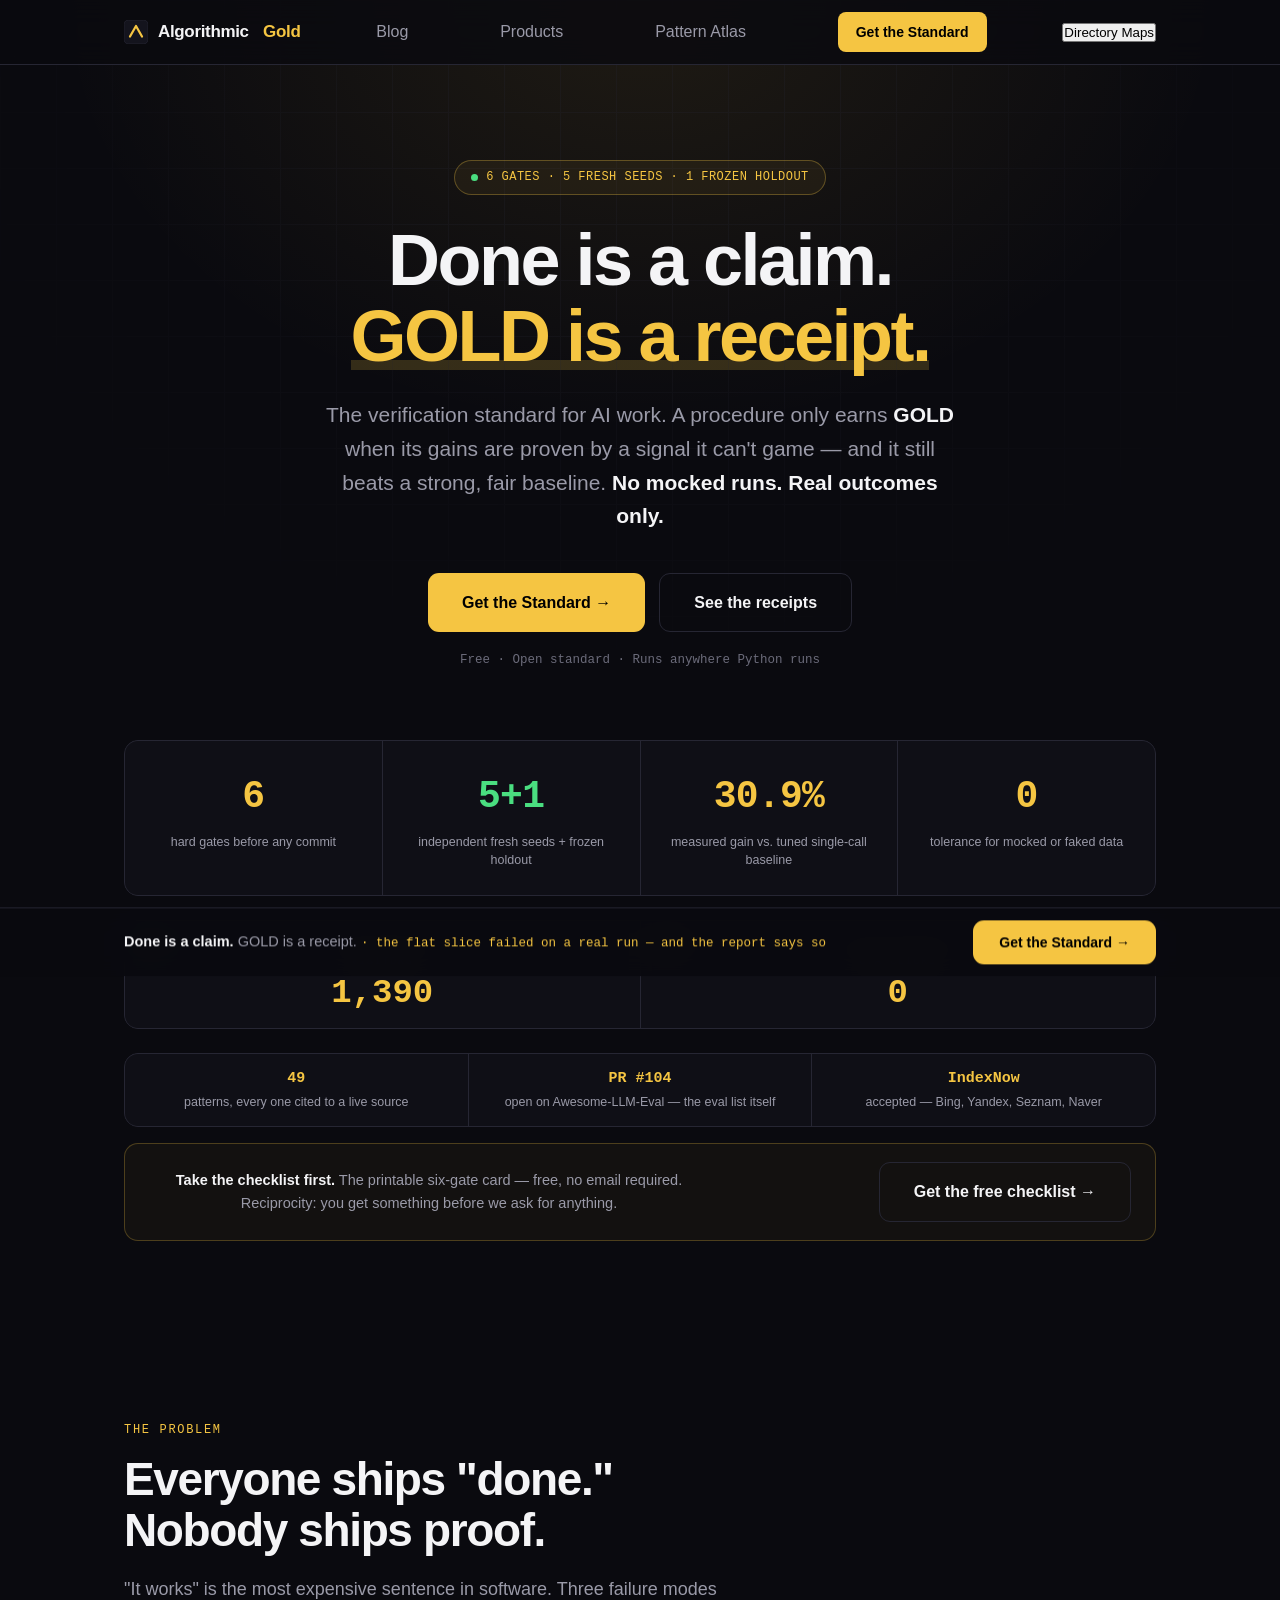
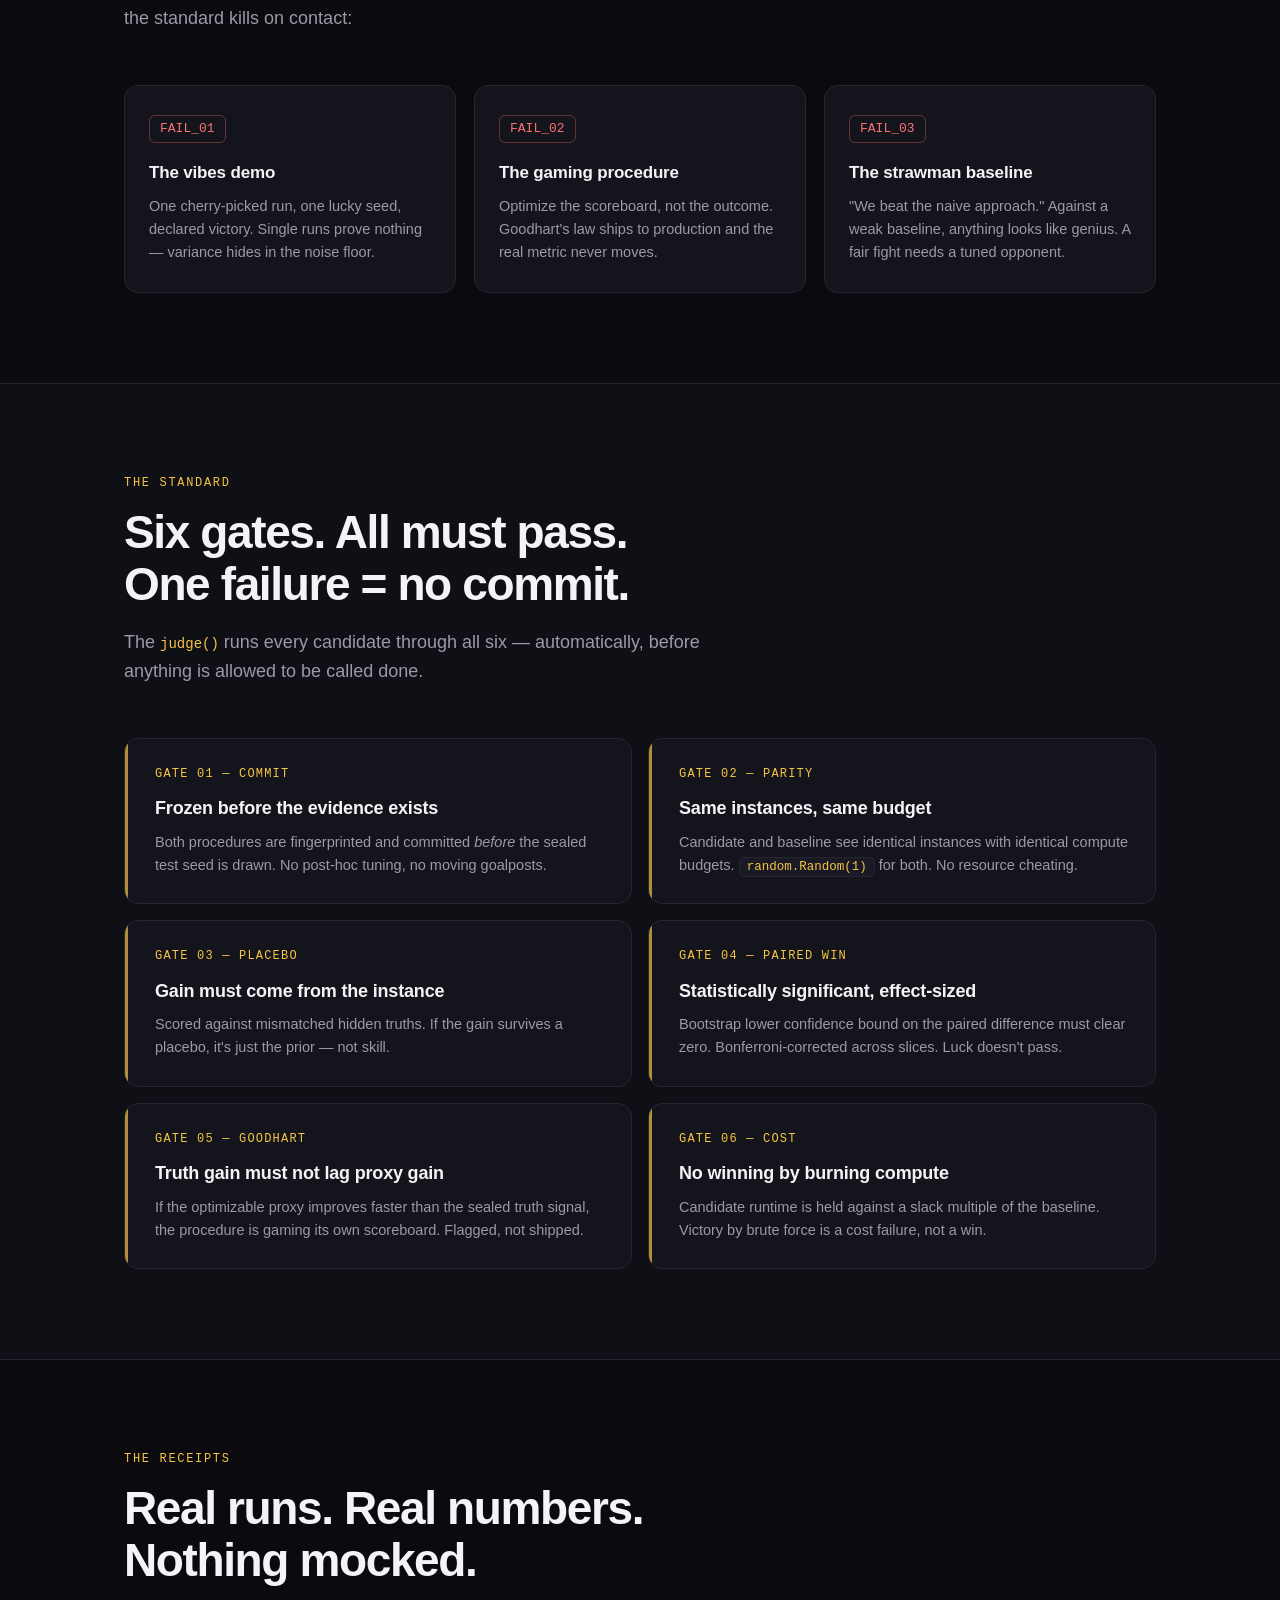
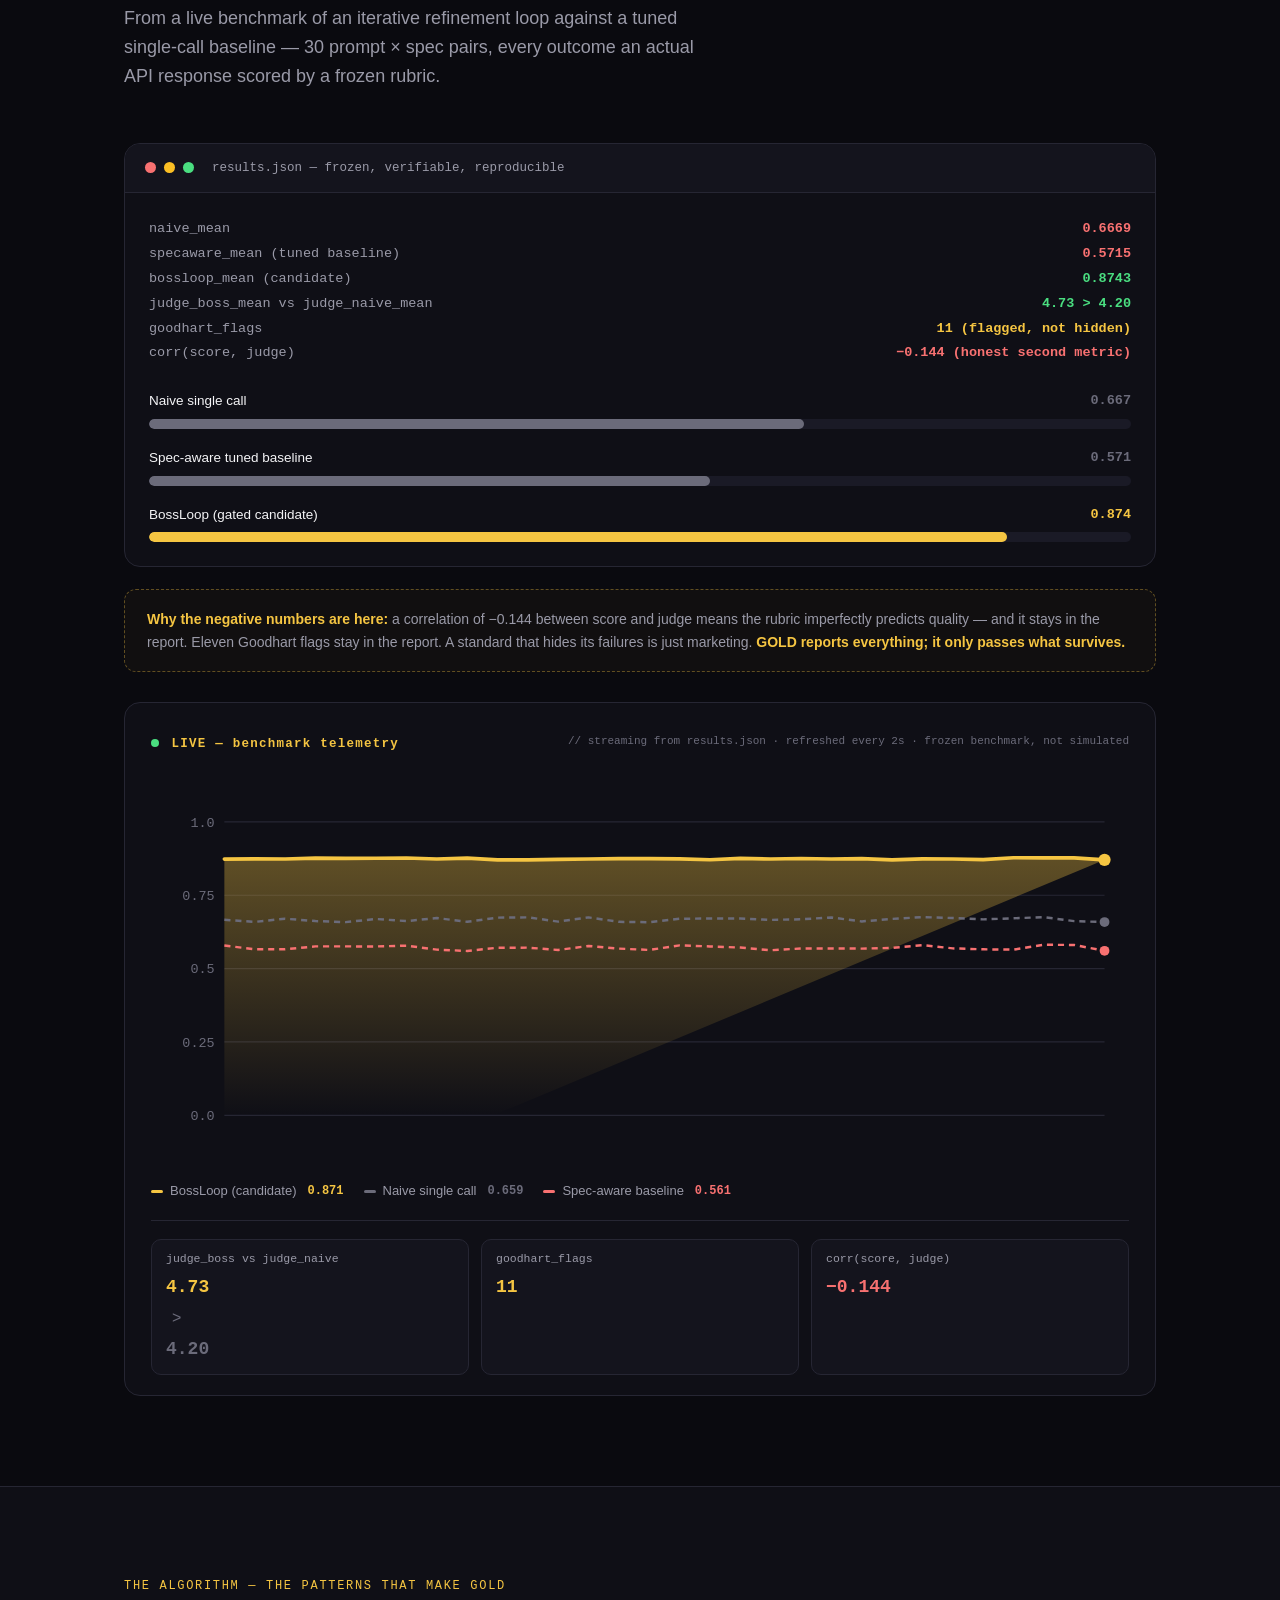
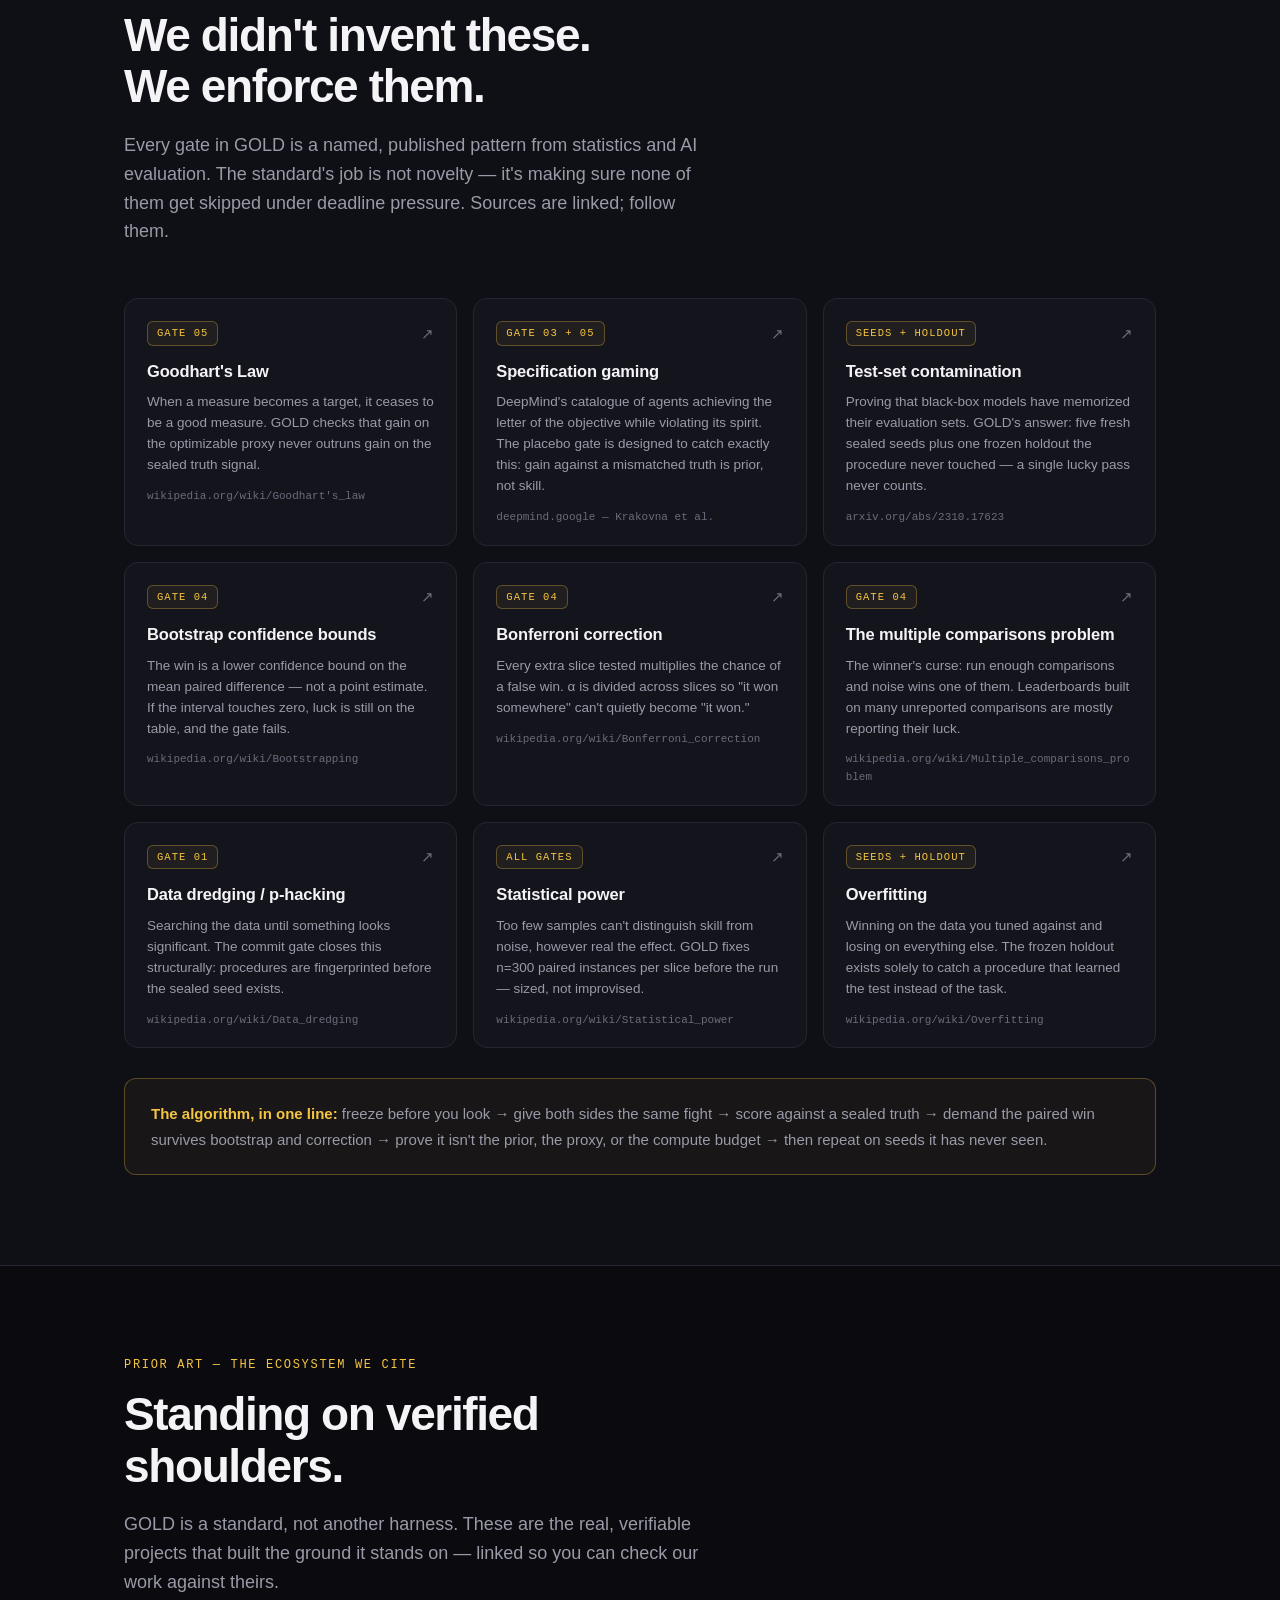
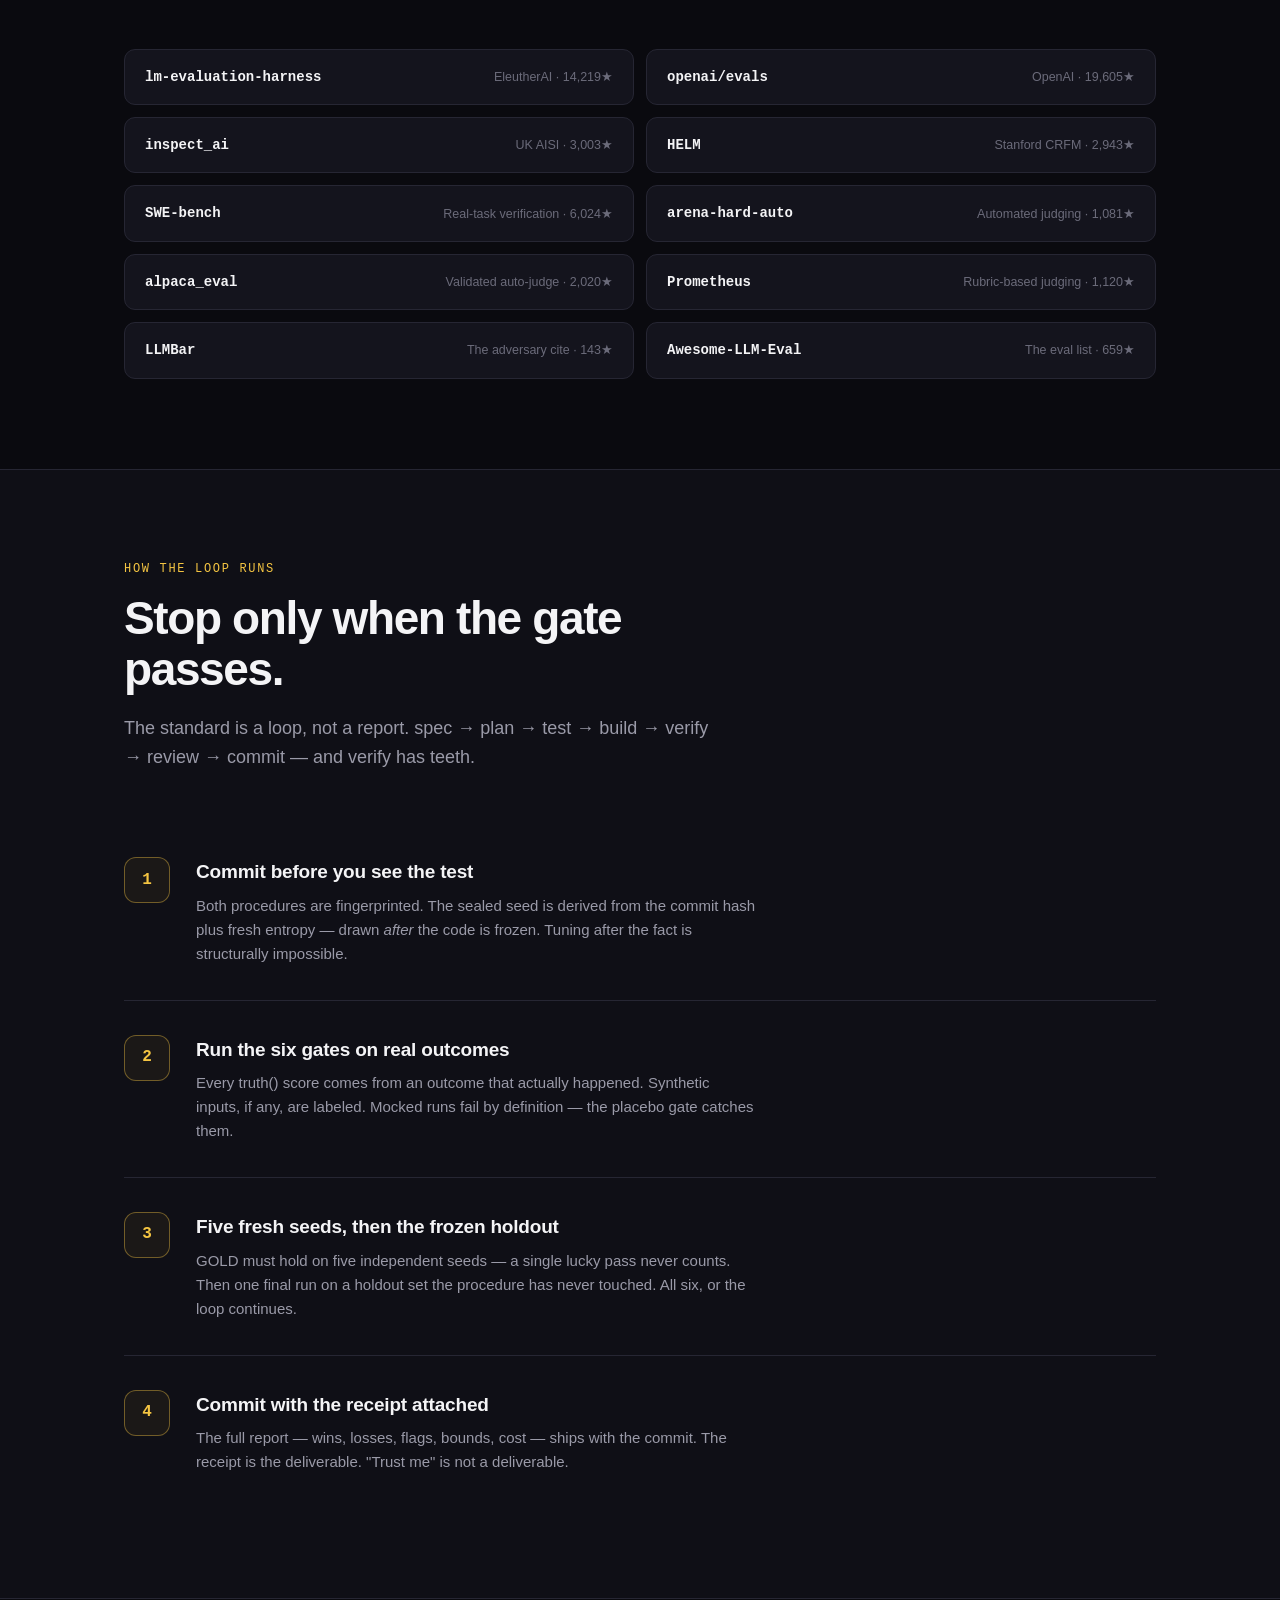
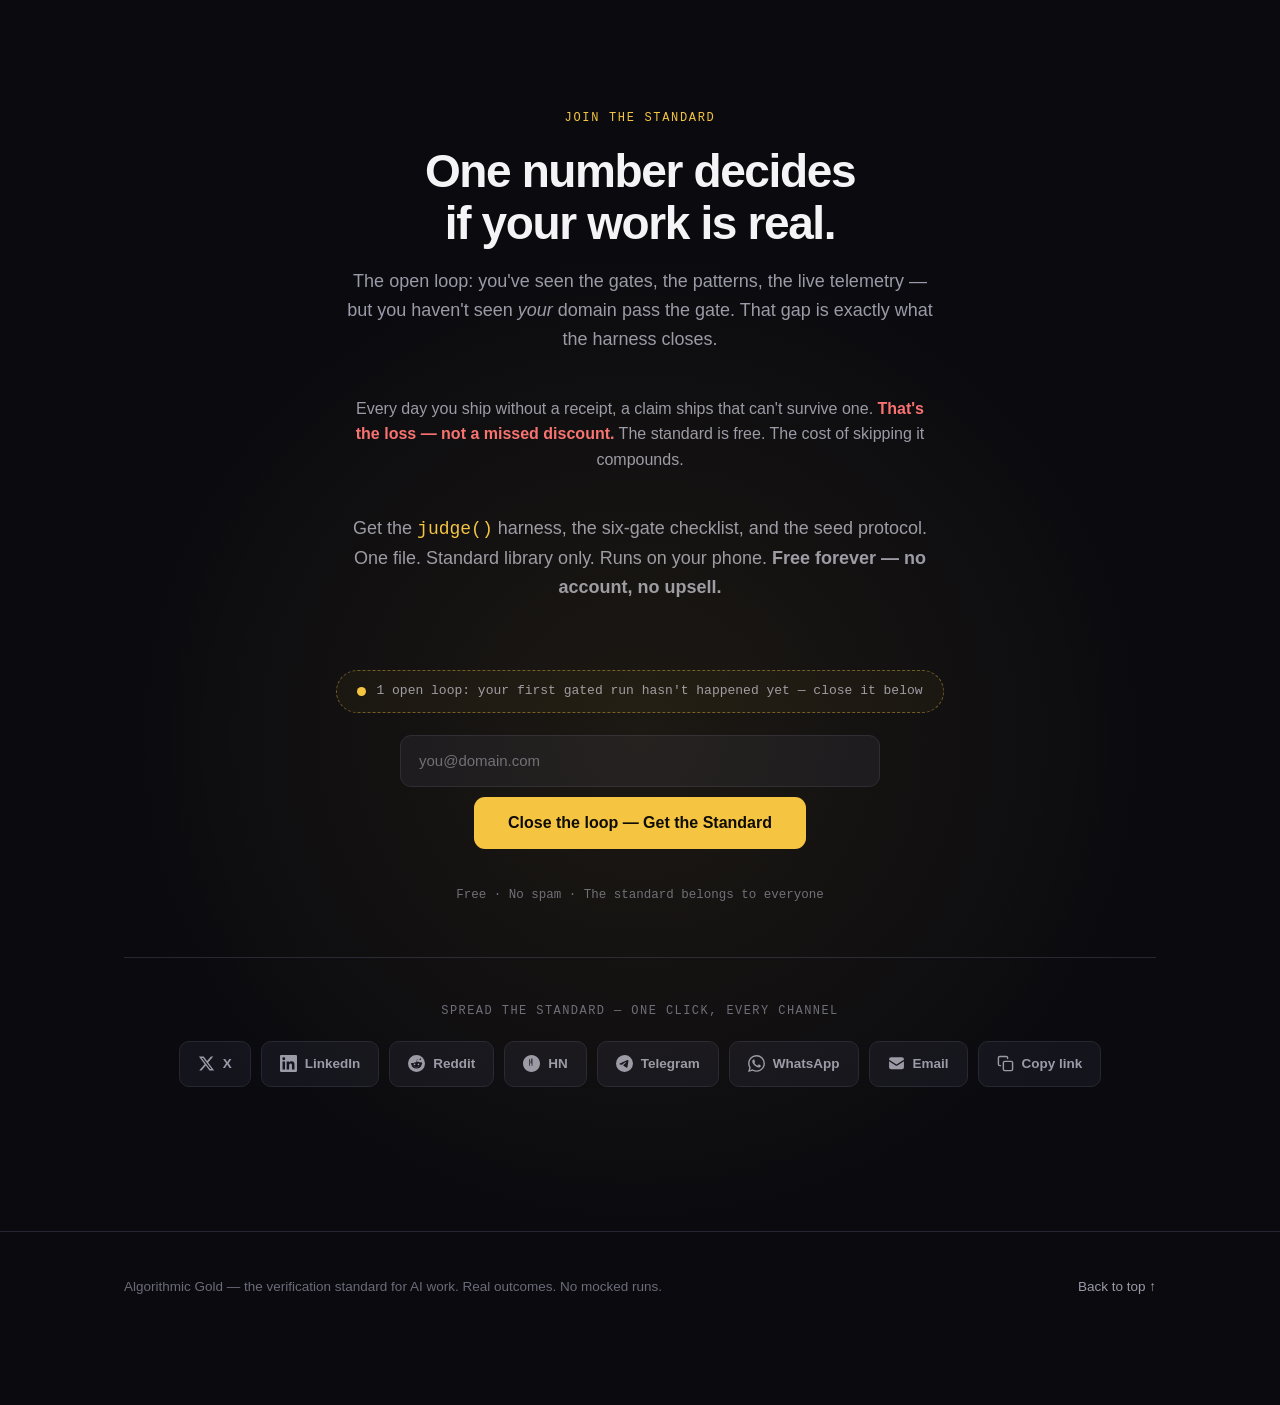
==== commit 5ef37e51: "Fix orphaned Pattern Atlas: add ./patterns/ link to home nav" ====
--- a/index.html
+++ b/index.html
@@ -362,6 +362,7 @@
     </a>
     <a href="./blog/" style="color:var(--muted);margin-right:16px">Blog</a>
     <a href="./products/" style="color:var(--muted);margin-right:16px">Products</a>
+    <a href="./patterns/" style="color:var(--muted);margin-right:16px">Pattern Atlas</a>
     <a href="#get" class="nav-cta">Get the Standard</a>
   <!-- Directory Maps tab mount — the tab itself is the only new visible element. -->
   <span data-tether-mount data-tether-base="./"></span>
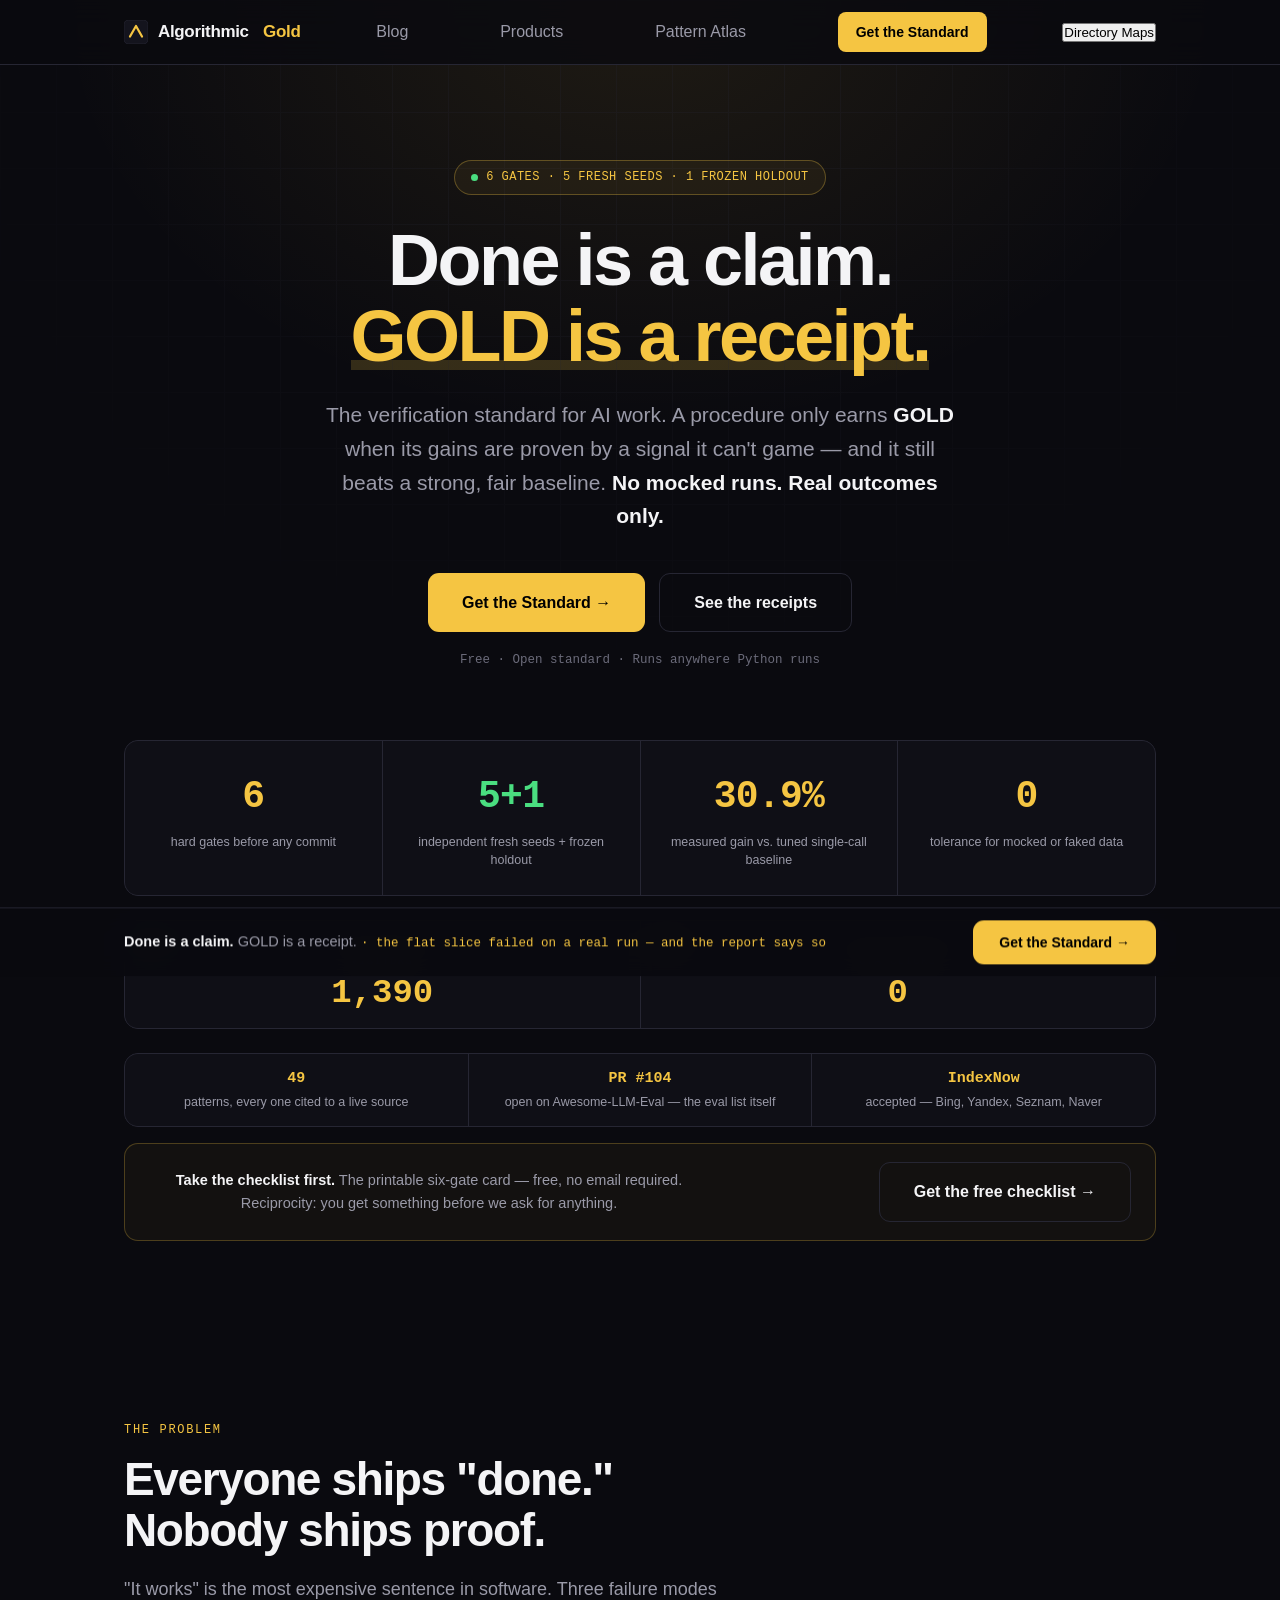
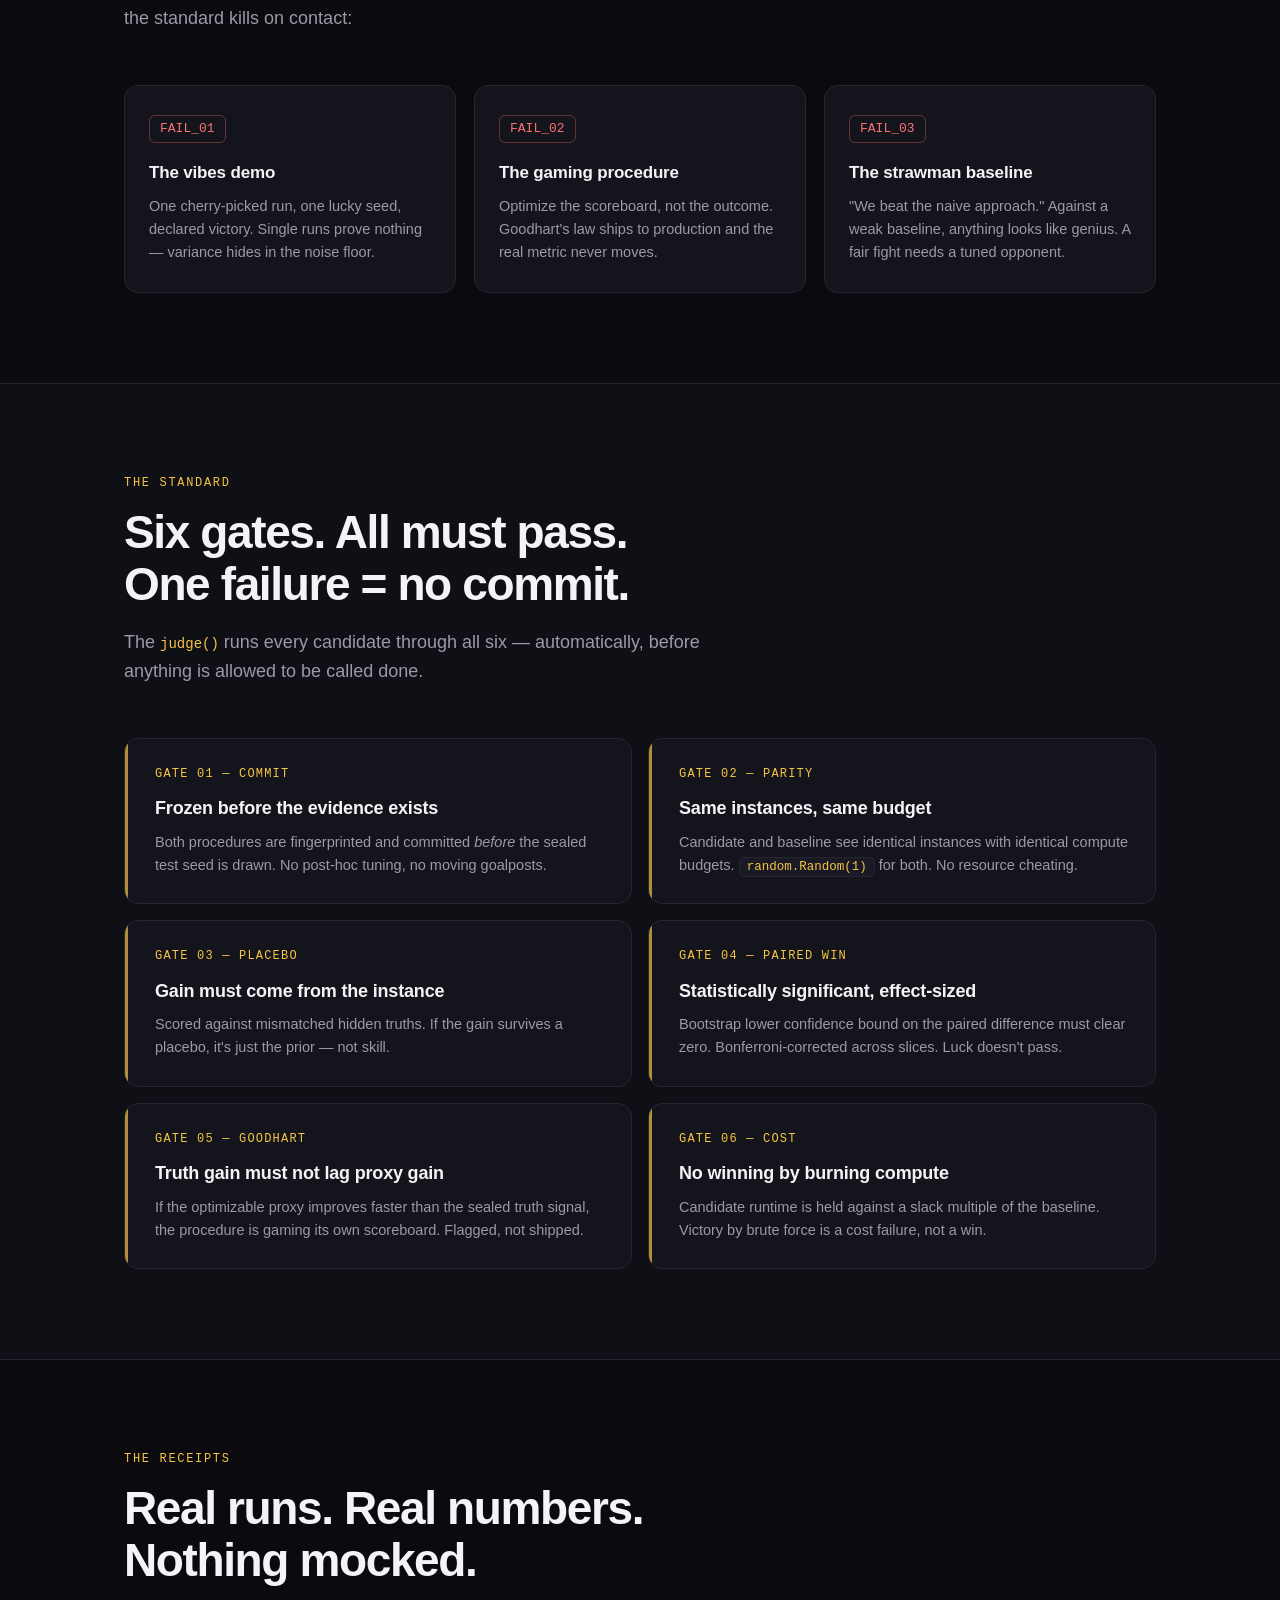
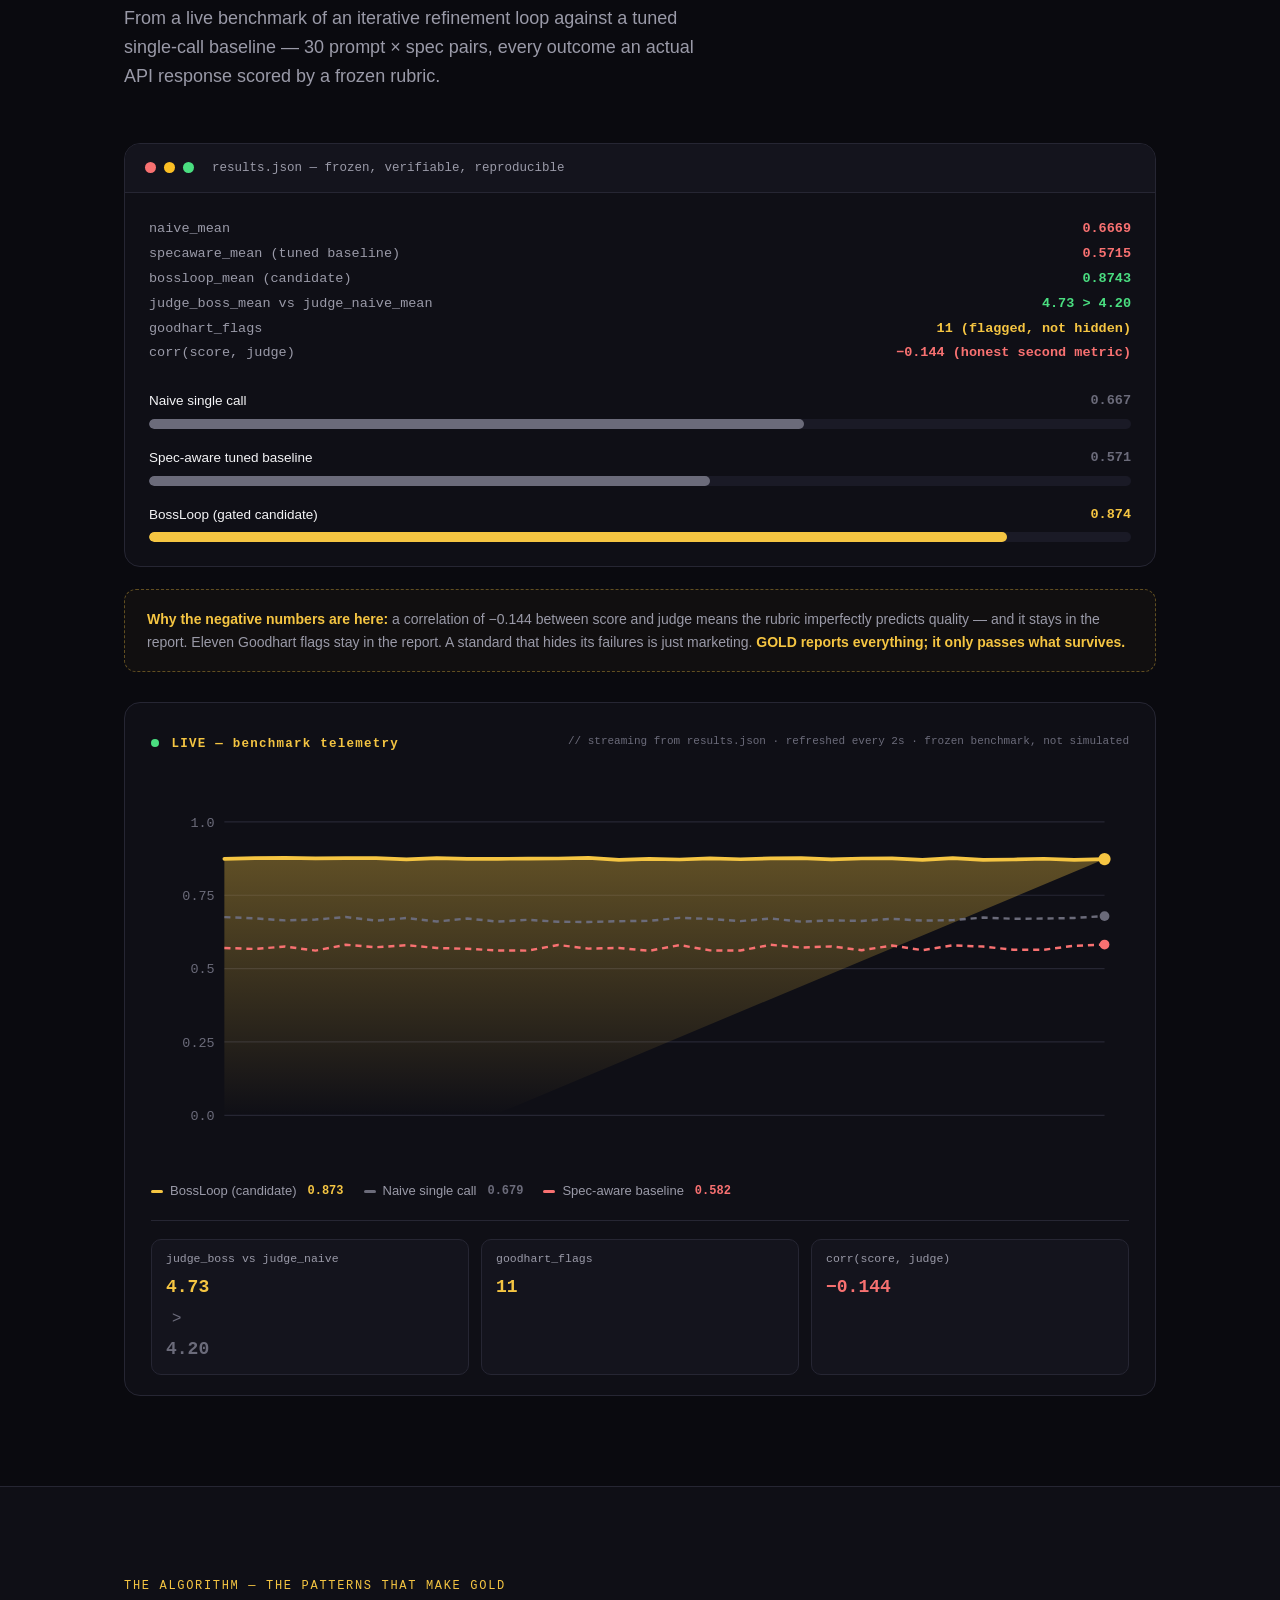
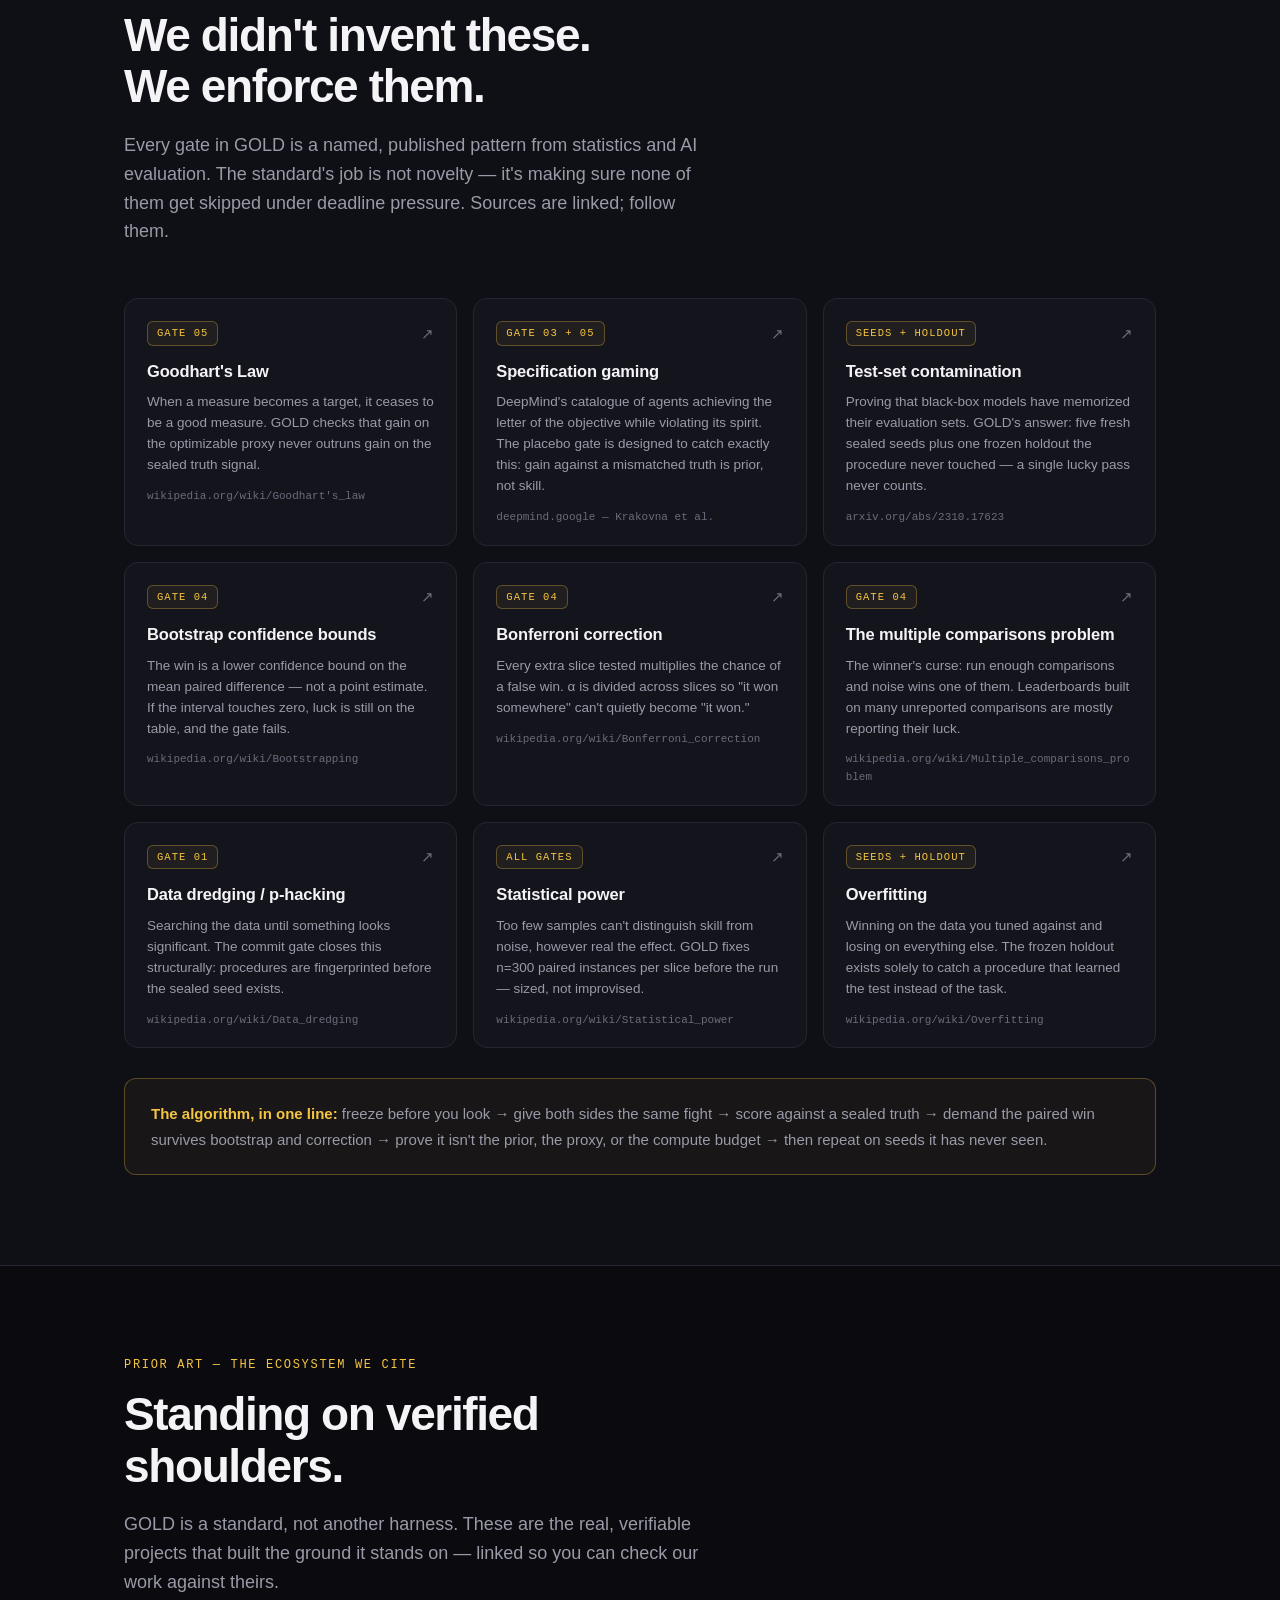
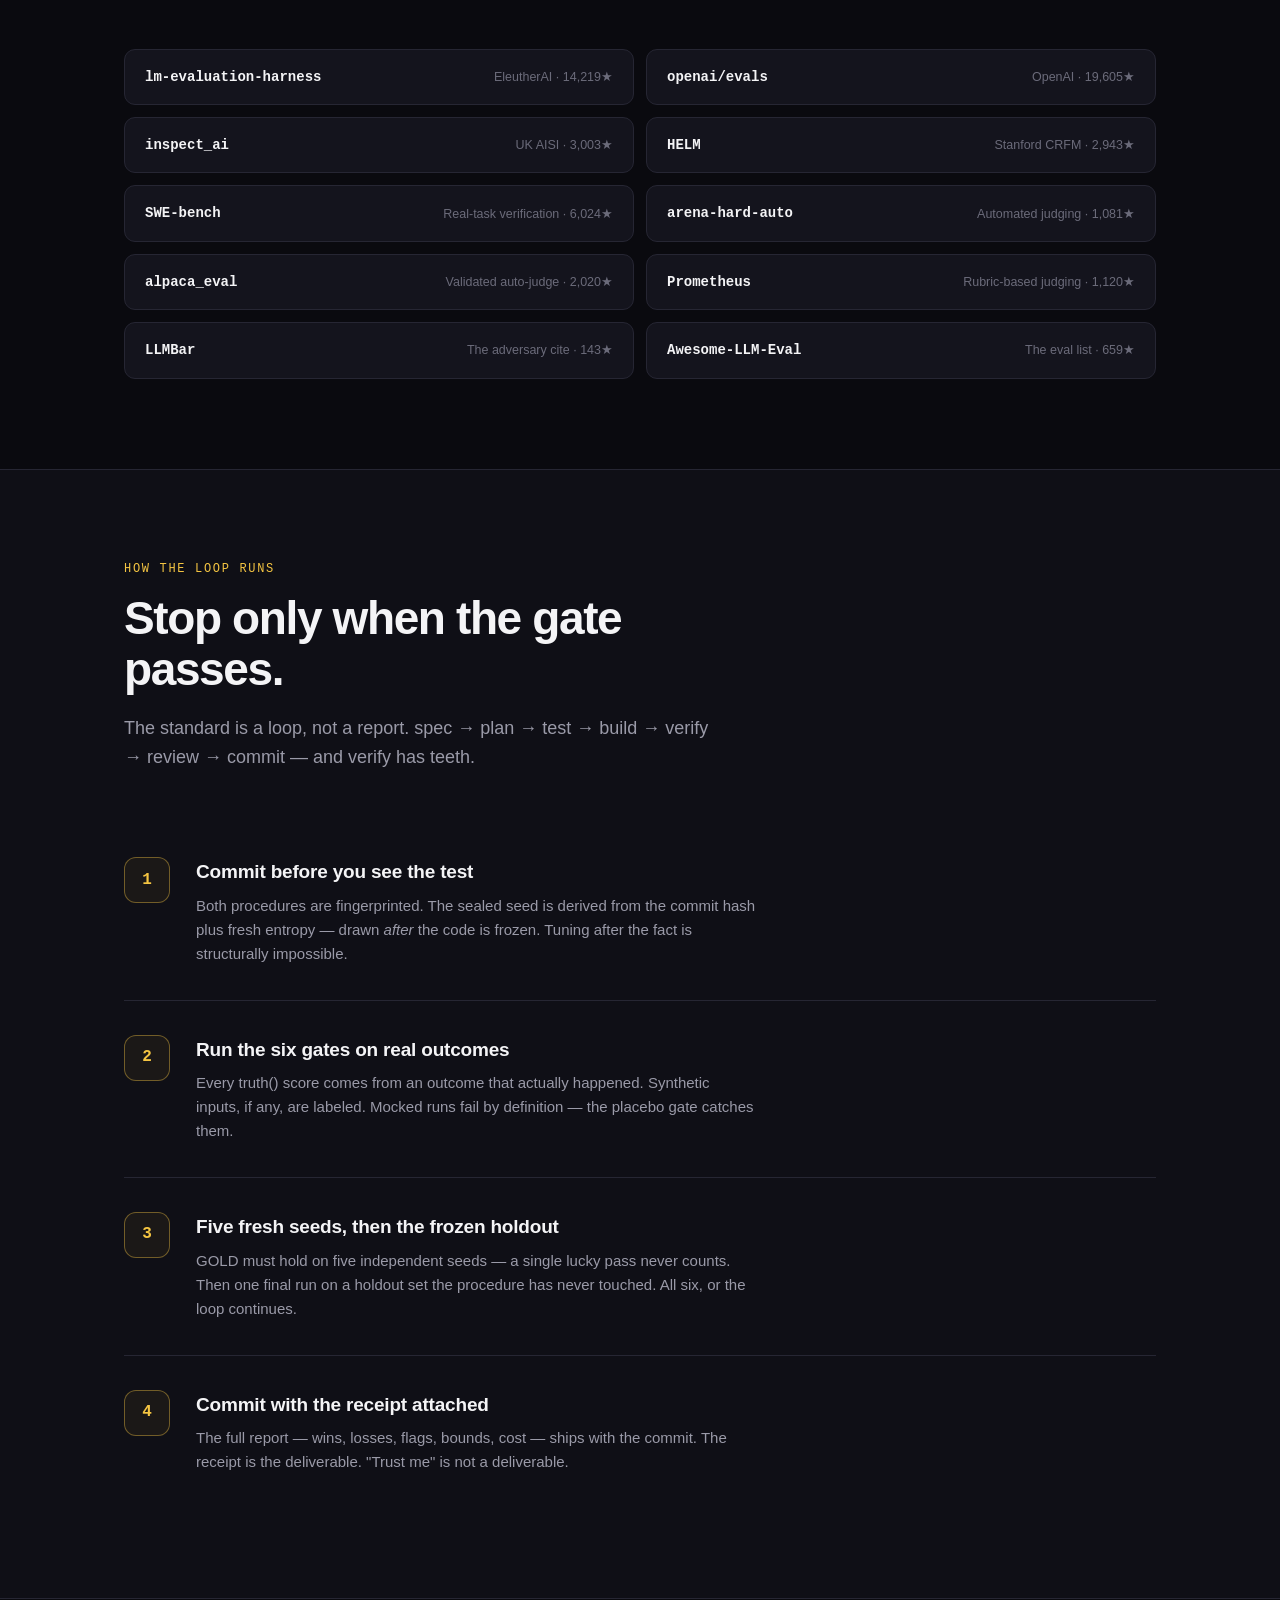
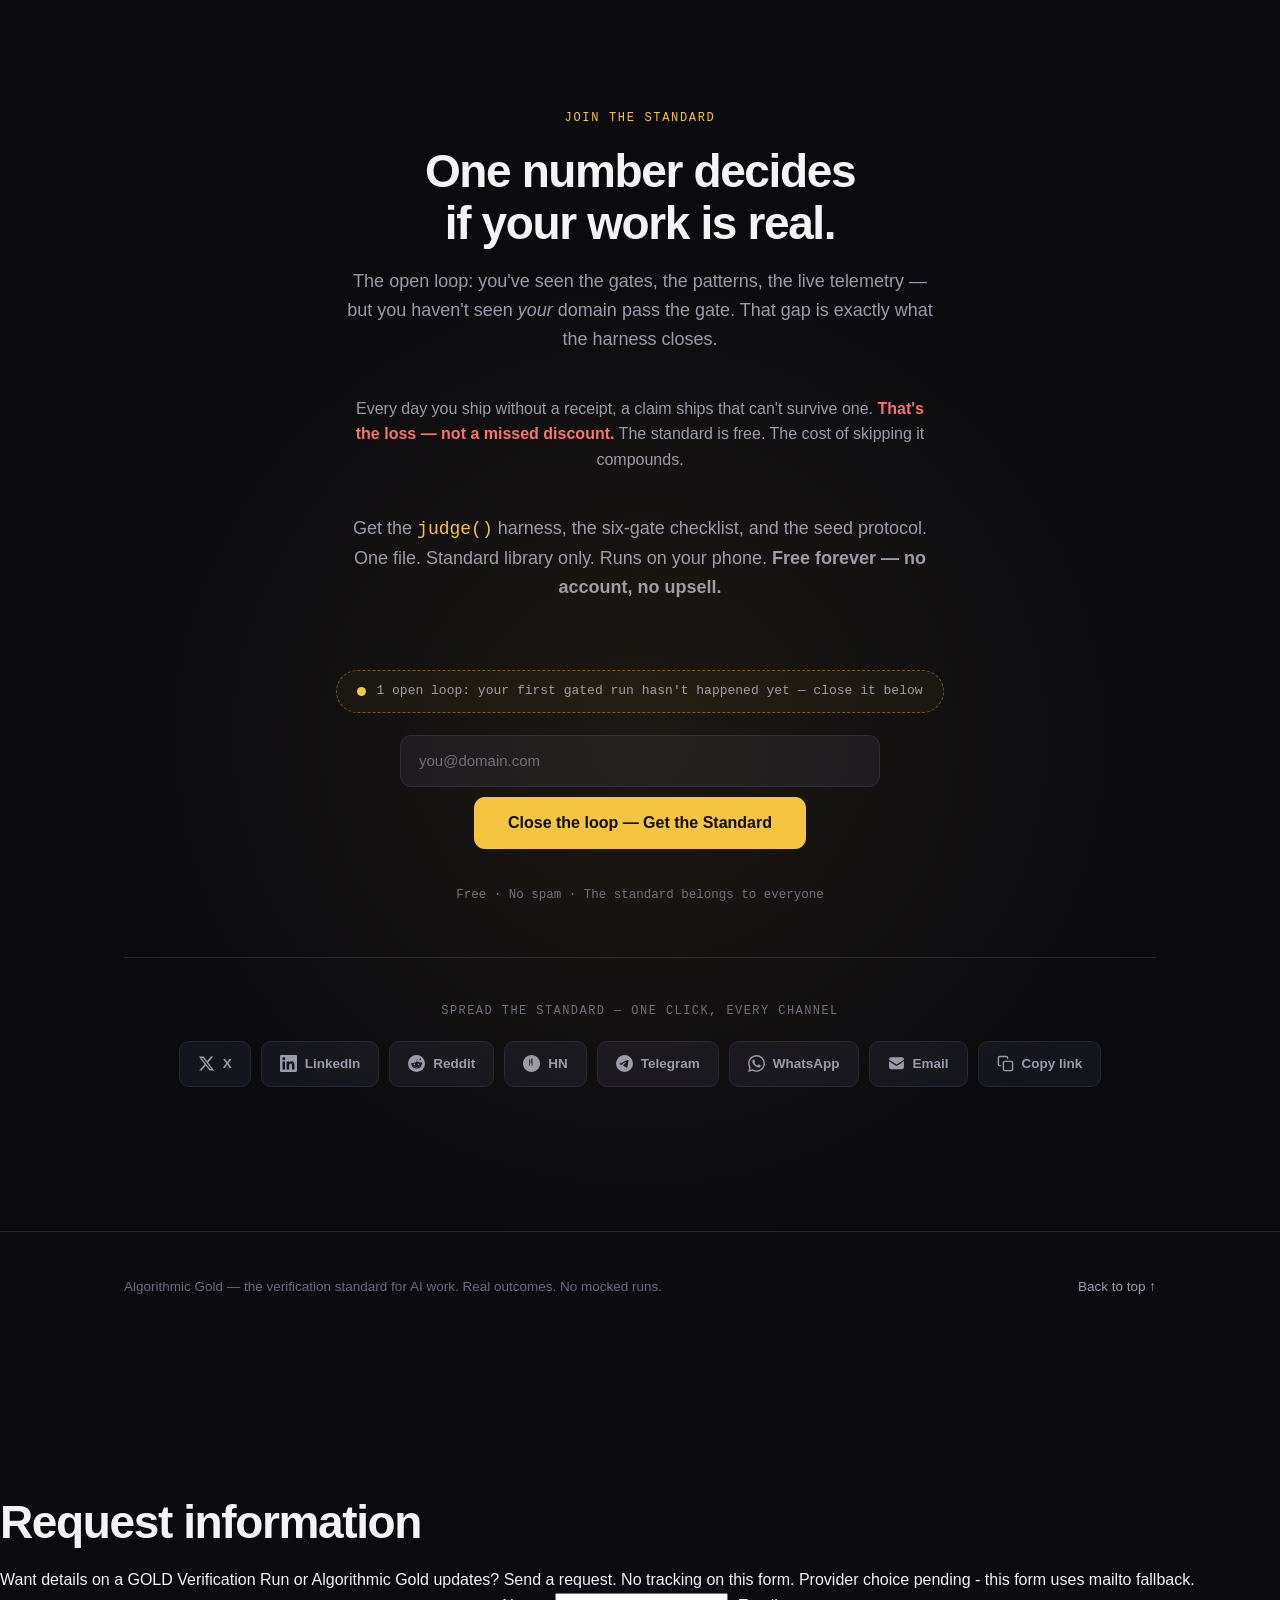
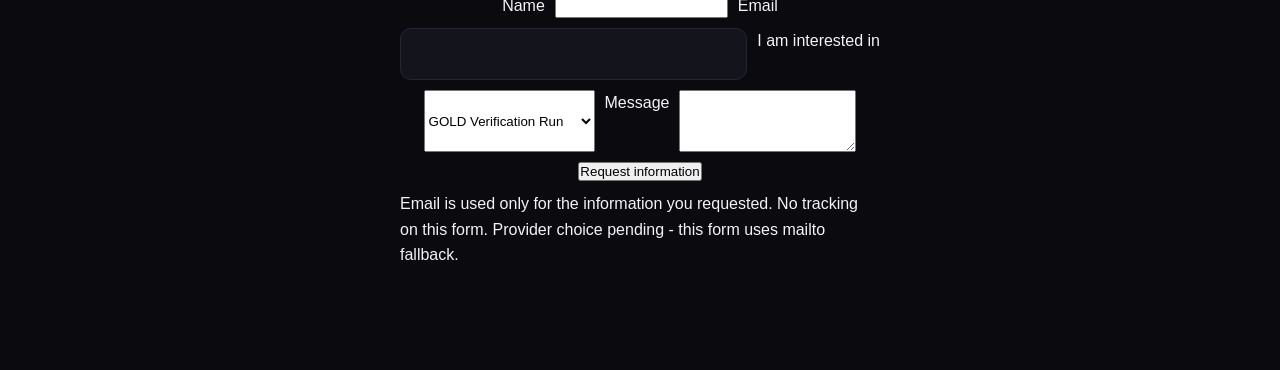
==== commit 5028de3d: "Algorithmic Gold: add capture form (mailto fallback, no tracking)" ====
--- a/index.html
+++ b/index.html
@@ -683,6 +683,28 @@
     <div><a href="#top">Back to top ↑</a></div>
   </div>
 </footer>
+  <section>
+    <h2>Request information</h2>
+    <p>Want details on a GOLD Verification Run or Algorithmic Gold updates? Send a request. No tracking on this form. Provider choice pending - this form uses mailto fallback.</p>
+    <form action="mailto:jdkabattles@gmail.com" method="post" enctype="text/plain">
+      <label for="ag-name">Name</label>
+      <input id="ag-name" name="Name" type="text" required>
+      <label for="ag-email">Email</label>
+      <input id="ag-email" name="Email" type="email" required>
+      <label for="ag-interest">I am interested in</label>
+      <select id="ag-interest" name="Interest">
+        <option value="GOLD Verification Run">GOLD Verification Run</option>
+        <option value="Algorithmic Gold updates">Algorithmic Gold updates</option>
+        <option value="Proof updates">Proof updates</option>
+        <option value="Data updates">Data updates</option>
+      </select>
+      <label for="ag-message">Message</label>
+      <textarea id="ag-message" name="Message" rows="4"></textarea>
+      <button type="submit">Request information</button>
+      <p>Email is used only for the information you requested. No tracking on this form. Provider choice pending - this form uses mailto fallback.</p>
+    </form>
+  </section>
+
 
 <script>
 (function(){
